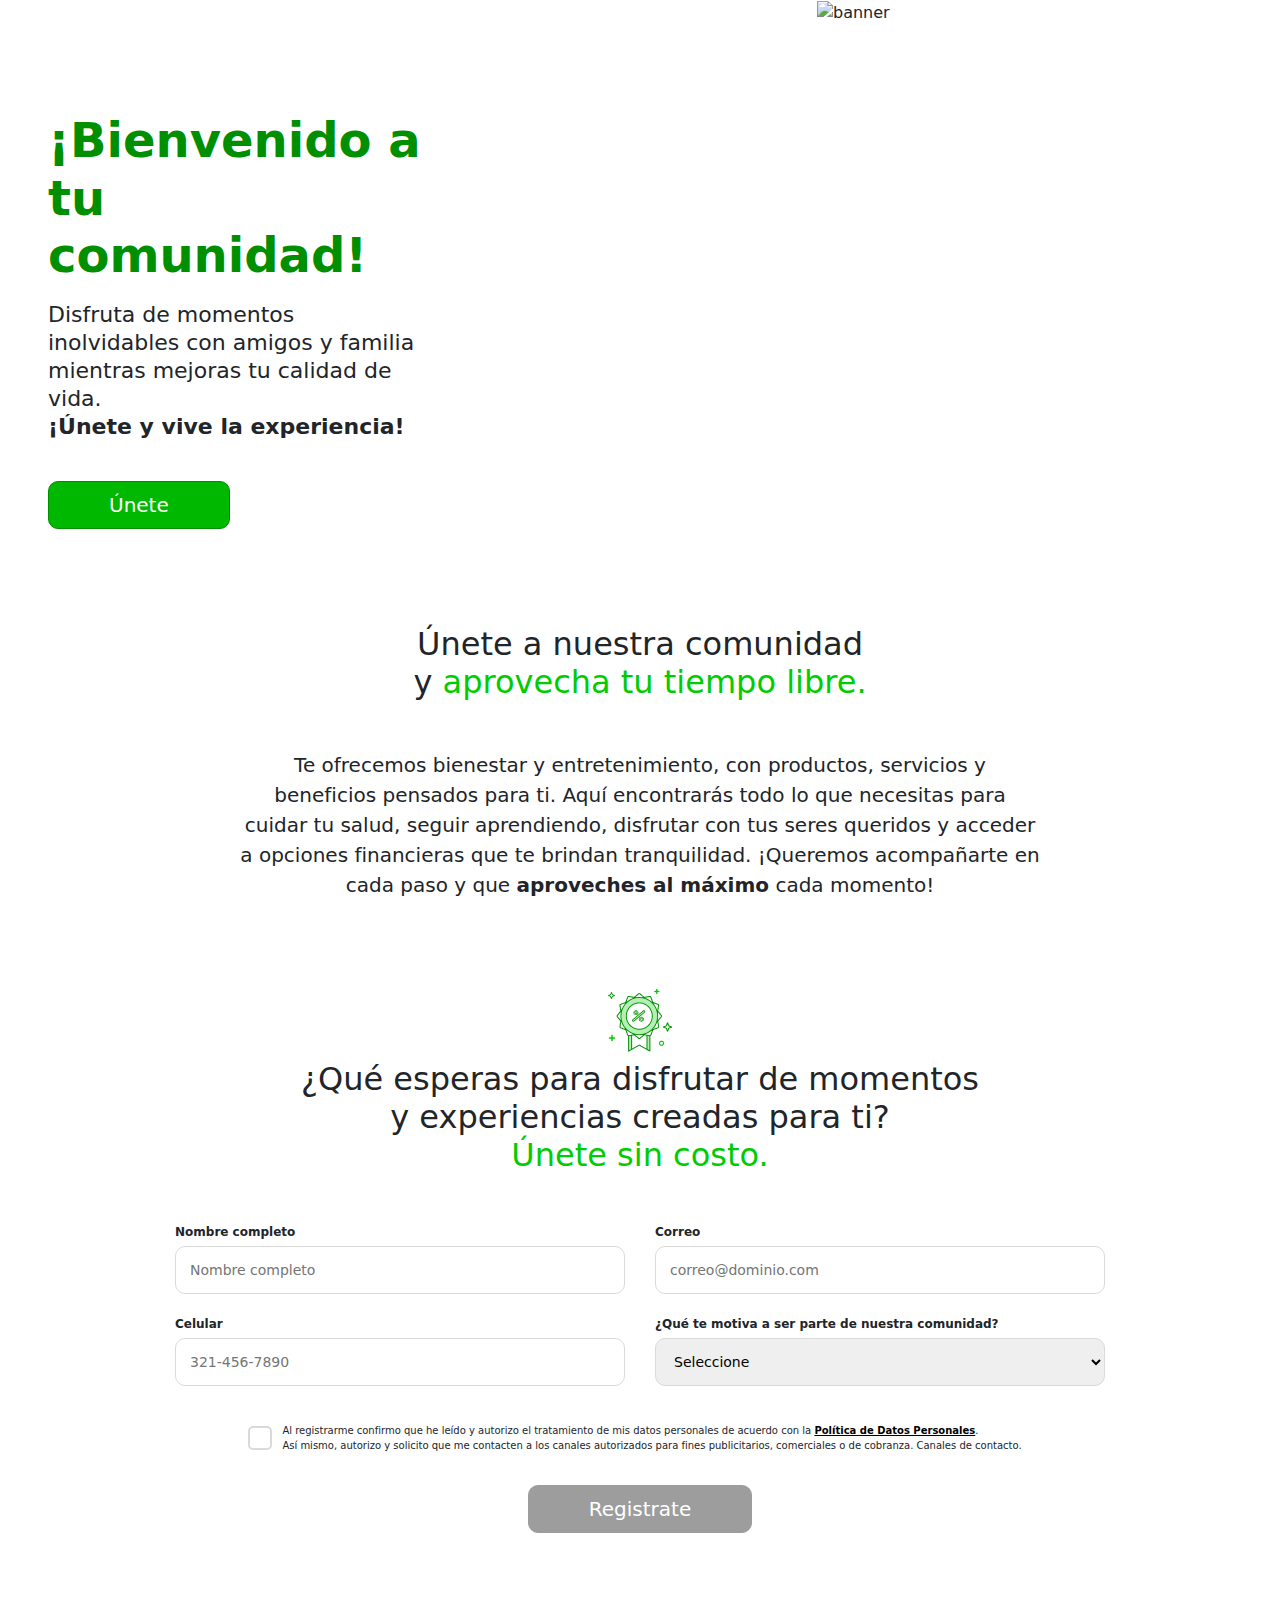
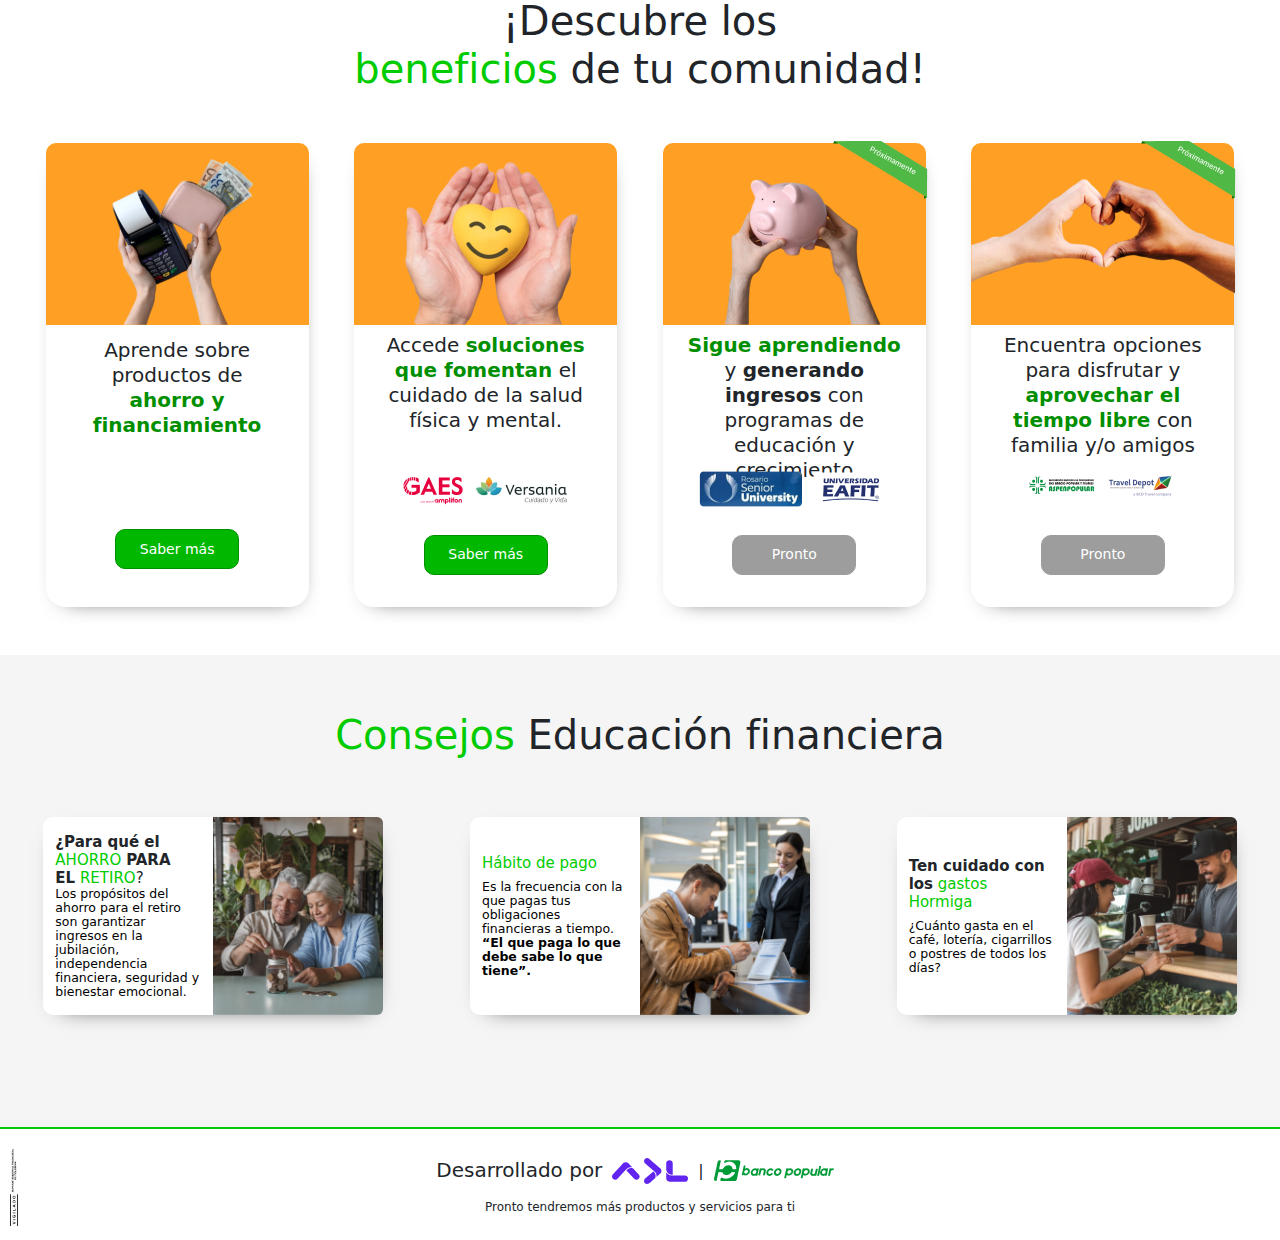
==== club50mas/index.html @ 97ebb55c "version 1.3" ====
<!doctype html>
<html lang="es">

<head>
  <meta charset="utf-8">
  <meta name="viewport" content="width=device-width, initial-scale=1">
  <title>Club50mas</title>
  <link rel="stylesheet" href="assets/css/styles.css">
  <link href="https://cdn.jsdelivr.net/npm/bootstrap@5.3.3/dist/css/bootstrap.min.css" rel="stylesheet"
    integrity="sha384-QWTKZyjpPEjISv5WaRU9OFeRpok6YctnYmDr5pNlyT2bRjXh0JMhjY6hW+ALEwIH" crossorigin="anonymous">
</head>

<body>
  <div class="mth-bannerOne mb-5">
    <div class="d-flex justify-content-center">
      <div class="col-4 col-sm-4 col-md-4 col-lg-4">
        <h1 class="ms-5">¡Bienvenido a tu comunidad!</h1>
        <p class="mt-3 ms-5">Disfruta de momentos inolvidables con amigos y familia mientras mejoras tu calidad de vida.
          <br><strong>¡Únete y vive la experiencia!</strong>
        </p>
        <button id="mthBtnBanner" onclick="scrollToForm()" class="mth-btn mt-4 ms-5">
          Únete
        </button>
      </div>
      <div class="col-8 col-sm-8 col-md-8 col-lg-8 text-center">
        <img src="assets/Bannerone.png" alt="banner" class="w-75">
      </div>
    </div>
  </div>
  <div class="mth-content-two">
    <div class="mth-text text-center pt-5 mt-3">
      <h2 class="mb-5">Únete a nuestra comunidad<br>y <span>aprovecha tu tiempo libre.</span></h2>
      <p class="mb-5">Te ofrecemos bienestar y entretenimiento, con productos, servicios y beneficios pensados para ti.
        Aquí encontrarás todo lo que necesitas para cuidar tu salud, seguir aprendiendo, disfrutar
        con tus seres queridos y acceder a opciones financieras que te brindan tranquilidad.
        ¡Queremos acompañarte en cada paso y que <strong>aproveches al máximo</strong> cada momento!</p>
    </div>
    <div id="formContent" class="mth-card-form">
      <div class="text-center mt-3">
        <img src="./assets/Offer.png" alt="ofter">
      </div>
      <div class="text-center">
        <h2>¿Qué esperas para disfrutar de momentos<br>
          y experiencias creadas para ti?<br>
          <span>Únete sin costo.</span>
        </h2>
      </div>
      <div class="content-form">
        <form class="mt-5 " action="" id="registrationForm">
          <div class="mth-form d-flex justify-content-center align-items-center">
            <div class="col-6 d-grid justify-content-center">
              <label><b>Nombre completo</b></label>
              <input id="name" type="text" placeholder="Nombre completo" required>
              <div id="nameError" class="error-message"></div>
              <label class="mt-3"><b>Celular</b></label>
              <input id="phone" type="tel" placeholder="321-456-7890" required>
              <div id="phoneError" class="error-message"></div>
            </div>
            <div class="col-6 d-grid justify-content-center">
              <label><b>Correo</b></label>
              <input id="email" type="text" placeholder="correo@dominio.com" required>
              <div id="emailError" class="error-message"></div>
              <label class="mt-3"><b>¿Qué te motiva a ser parte de nuestra comunidad?</b></label>
              <select id="reason" required>
                <option value="">Seleccione</option>
                <option value="1">1. Conocer soluciones financieras.</option>
                <option value="2">2. Aprender de nuevos conocimientos.</option>
                <option value="3">3. Disfrutar momentos con seres queridos.</option>
                <option value="4">4. Soluciones para cuidar mi salud.</option>
              </select>
              <div id="reasonError" class="error-message"></div>
            </div>
          </div>
          <div class="mth-content-tdatos col-12 d-flex mt-3 justify-content-center">
            <div class="d-flex justify-content-center align-items-center">
              <input id="authorize" type="checkbox" required>
            </div>
            <p class="me-0 ms-0 pt-3">Al registrarme confirmo que he leído y autorizo el tratamiento de mis datos
              personales
              de acuerdo con la <a href="" target="_blank">Política de Datos Personales</a>.<br>
              Así mismo, autorizo y solicito que me contacten a los canales autorizados para fines publicitarios,
              comerciales o de cobranza. Canales de contacto.</p>
          </div>
          <div id="authorizeError" class="error-message w-50 text-center"></div>
          <div class="text-center">
            <button class="mth-btn-off form-button mt-3 mb-3" id="Mthbottom">
              Registrate
            </button>
          </div>
        </form>
      </div>
    </div>
    <div class="mth-text text-center mt-3 mb-5">
      <h1>¡Descubre los <br><span>beneficios</span> de tu comunidad!</h1>
    </div>
    <div class="content-cards d-flex">
      <div class="mth-card mb-5">
        <div class="mth-card-img text-center">
          <img src="./assets/card1.png" alt="">
        </div>
        <div class="text-center mb-2 pb-5">
          <p>Aprende sobre<br>productos de<br><span><strong>ahorro y financiamiento</strong></span></p>
        </div>
        <a onclick="cardEventOne()" class="mth-btn">
          Saber más
        </a>
      </div>
      <div class="mth-card mb-5">
        <div class="mth-card-img text-center">
          <img src="./assets/card2.png" alt="">
        </div>
        <div class="text-center mb-2">
          <p>Accede <span><strong>soluciones<br>que fomentan</strong></span> el cuidado de la salud física y mental.</p>
        </div>
        <div class="w-100 text-center mth-card-logos">
          <img src="./assets/Gaes.png" alt="gaes y versania" class="mb-3">
        </div>
        <a onclick="cardEventTwo()" class="mth-btn">
          Saber más
        </a>
      </div>
      <div class="mb-5">
        <div class="mth-etiqueta d-flex justify-content-end">
          <img class="" src="./assets/proximamente.png" alt="etiqueta">
        </div>
        <div class="mth-card justify-content-center">
          <div class="mth-card-img text-center">
            <img src="./assets/card3.png" alt="card3">
          </div>
          <div class="text-center mb-2">
            <p><span><strong>Sigue aprendiendo</strong></span><br>y <strong>generando ingresos</strong> con programas de
              educación y crecimiento</p>
          </div>
          <div class="w-100 text-center mth-card-logos">
            <img src="./assets/Eafit.png" alt="Eafit" class="mb-3">
          </div>
          <a href="" target="_blank" class="mth-btn mth-btn-disabled">
            Pronto
          </a>
        </div>
      </div>
      <div class="mb-5">
        <div class="mth-etiqueta d-flex justify-content-end">
          <img class="" src="./assets/proximamente.png" alt="etiqueta">
        </div>
        <div class="mth-card">
          <div class="mth-card-img text-center">
            <img src="./assets/card4.png" alt="card4">
          </div>
          <div class="text-center mb-2">
            <p>Encuentra opciones para disfrutar y <span><strong>aprovechar el tiempo libre</strong></span> con familia
              y/o amigos</p>
          </div>
          <div class="w-100 text-center mth-card-logos">
            <img src="./assets/traveldepot.png" alt="traveldepot" class="mb-3">
          </div>
          <a href="" target="_blank" class="mth-btn mth-btn-disabled">
            Pronto
          </a>
        </div>
      </div>
    </div>
    <div id="frameOne" class="cards-event-one mth-d-none">
      <div class="content-left  col-6">
        <div class="d-grid justify-content-center">
          <h2>La oferta 50+ del Banco Popular ¡Una solución
            <span>financiera pensada
              especialmente para ti!</span>
          </h2>
          <p>Descubre productos de ahorro, inversión y crédito, diseñados para brindarte seguridad y bienestar.<br><br>
            Únete a más de 540.000 personas que ya se benefician de nuestra confianza y apoyo.</p>
        </div>
        <div>
          <img src="assets/tarjetasbp.png" alt="tarjetas banco popular">
        </div>
      </div>
      <div class="content-right col-6 p-4">
        <div class="card">
          <h1>Conoce la oferta<br>financiera</h1>
          <div class="bottons mt-2">
            <a onclick="openAhorro()" id="btnAhorro" class="btn-diseable me-3">Ahorro</a>
            <a onclick="openFinance()" id="btnFinance" class="btn-active">Financiamiento</a>
          </div>
          <div id="openFinanceEvent" class="openFinanceDiv">
            <h4 class="mt-3">Aprende sobre los beneficios</h4>
            <a href="">
              <div class="d-flex justify-content-start align-items-center content-logo mt-3">
                <img src="./assets/MoneyTCreditoP.png" alt="Tarjeta de Crédito Posible">
                <h6>Tarjeta de Crédito Posible</h6>
              </div>
            </a>
            <a href="">
              <div class="d-flex justify-content-start align-items-center content-logo mt-3">
                <img src="./assets/MoneyTCredito.png" alt="Tarjeta de Crédito Posible">
                <h6>Tarjeta de Crédito</h6>
              </div>
            </a>
            <a href="../club50mas/detalle_producto_C_libranza.html">
              <div class="d-flex justify-content-start align-items-center content-logo content-logogray mt-3 mb-4">
                <img src="./assets/MoneyLibranza.png" alt="Tarjeta de Crédito Posible">
                <h6>Crédito Libranza</h6>
              </div>
            </a>

            <div class="content-text mb-3">
              <p>
                Este crédito tiene algunas características que lo diferencian de otros tipos
                de préstamos. Conócelas para saber si se adaptan a ti:
              </p>
              <ul>
                <li>Es de libre inversión: tú decides para qué usar el dinero.</li>
                <li>No necesitas justificar el destino: compras, gastos corrientes, pago de deudas, gastos de
                  emergencia. Lo puedes usar según tu necesidad.</li>
              </ul>
              <a href="">Leer mas</a>
            </div>
            <div class="text-center content-video">
              <img src="assets/video.png" alt="">
            </div>
          </div>
          <div id="openAhorroEvent" class="openAhorroDiv mth-d-none">
            <h4 class="mt-3">Aprende sobre los beneficios</h4>
            <a href="">
              <div class="d-flex justify-content-start align-items-center content-logo mt-3">
                <img src="./assets/Icon.png" alt="Tarjeta de Crédito Posible">
                <h6>Cuenta Pensión</h6>
              </div>
            </a>
            <a href="">
              <div class="d-flex justify-content-center align-items-center content-logo content-logogray mt-3">
                <img src="./assets/MoneyLibranza.png" alt="Tarjeta de Crédito Posible">
                <h6>CDT</h6>
              </div>
            </a>
            <a href="">
              <div class="d-flex justify-content-start align-items-center content-logo mt-3">
                <img src="./assets/nomina.png" alt="Tarjeta de Crédito Posible">
                <h6>Cuenta Nómina</h6>
              </div>
            </a>
            <a href="">
              <div class="d-flex justify-content-start align-items-center content-logo mt-3 mb-4">
                <img src="./assets/wallet.png" alt="Tarjeta de Crédito Posible">
                <h6>Cuenta para ahorrar</h6>
              </div>
            </a>
            <div class="content-text mb-3">
              <p>
                Este crédito tiene algunas características que lo diferencian de otros tipos
                de préstamos. Conócelas para saber si se adaptan a ti:
              </p>
              <ul>
                <li>Es de libre inversión: tú decides para qué usar el dinero.</li>
                <li>No necesitas justificar el destino: compras, gastos corrientes, pago de deudas, gastos de
                  emergencia. Lo puedes usar según tu necesidad.</li>
              </ul>
              <a href="">Leer mas</a>
              <h4 class="mt-3">Video Asistente Mijo</h4>
            </div>
            <div class="text-center content-video">
              <img src="assets/video.png" alt="">
            </div>
          </div>
        </div>
      </div>
    </div>
    <div id="frameTwo" class="cards-event-one mth-d-none">
      <div class="content-left  col-6">
        <div class="d-grid justify-content-center">
          <div class="text-center comunidad-img mb-3">
            <img src="assets/comunidad.png" alt="comunidad">
          </div>
          
          <h2>En nuestra comunidad,
            <span>nos importa tu bienestar.
              Descubre los beneficios</span>
              que hemos preparado
              especialmente para ti.
          </h2>
        </div>
        <div>
          <img class="img-tarjeta" src="assets/tarjetasbp.png" alt="tarjetas banco popular">
        </div>
      </div>
      <div class="content-right col-6 p-4">
        <div class="card">
          <h1>Conoce las ofertas<br>que tenemos para ti</h1>
          <div class="bottons mt-2">
            <a onclick="openHospital()" id="btnHospital" class="btn-diseable me-3">Combo Hospitalización + Cáncer</a>
            <a onclick="openSeguro()" id="btnSeguro" class="btn-active">Seguro de Accidentes Personales</a><br><br>
            <a onclick="openExequial()" id="btnExequial" class="btn-diseable">Protección exequial</a>
          </div>
          <div id="openSeguroEvent" class="openseguroDiv ">
            <h4 class="mt-3">Aprende sobre los beneficios</h4>
            <a href="">
              <div class="d-flex justify-content-start align-items-center content-logo mt-3">
                <img src="./assets/AidKit.png" alt="Tarjeta de Crédito Posible">
                <h6>Seguro de vida</h6>
              </div>
            </a>
            <a href="">
              <div class="d-flex justify-content-start align-items-center content-logo content-logogray mt-3 mb-4">
                <img src="./assets/Checkmark.png" alt="Tarjeta de Crédito Posible">
                <h6>Seguro de catastro</h6>
              </div>
            </a>

            <div class="content-text mb-3">
              <p>
                Lorem ipsum dolor sit amet, consectetur adipiscing elit, sed do eiusmod tempor incididunt ut labore et dolore magna aliqua. Ut enim ad minim veniam, quis nostrud exercitation ullamco laboris nisi ut aliquip ex ea commodo consequat. 
              </p>
              <a href="">Leer mas</a>
            </div>
            <div class="text-center content-video">
              <img src="assets/video.png" alt="">
            </div>
          </div>
          <div id="openHospitalEvent" class="openHospitalDiv mth-d-none">
            <h4 class="mt-3">Aprende sobre los beneficios</h4>
            <a href="">
              <div class="d-flex justify-content-start align-items-center content-logo mt-3">
                <img src="./assets/MoneyTCreditoP.png" alt="Tarjeta de Crédito Posible">
                <h6>Seguro de vida</h6>
              </div>
            </a>
            <a href="">
              <div class="d-flex justify-content-start align-items-center content-logo content-logogray mt-3 mb-4">
                <img src="./assets/MoneyLibranza.png" alt="Tarjeta de Crédito Posible">
                <h6>Seguro de catastro</h6>
              </div>
            </a>

            <div class="content-text mb-3">
              <p>
                Lorem ipsum dolor sit amet, consectetur adipiscing elit, sed do eiusmod tempor incididunt ut labore et dolore magna aliqua. Ut enim ad minim veniam, quis nostrud exercitation ullamco laboris nisi ut aliquip ex ea commodo consequat. 
              </p>
              <a href="">Leer mas</a>
            </div>
            <div class="text-center content-video">
              <img src="assets/video.png" alt="">
            </div>
          </div>
          <div id="openExequialEvent" class="openExequialDiv mth-d-none">
            <h4 class="mt-3">Aprende sobre los beneficios</h4>
            <a href="">
              <div class="d-flex justify-content-start align-items-center content-logo mt-3">
                <img src="./assets/MoneyTCreditoP.png" alt="Tarjeta de Crédito Posible">
                <h6>Seguro de vida</h6>
              </div>
            </a>
            <a href="">
              <div class="d-flex justify-content-start align-items-center content-logo content-logogray mt-3 mb-4">
                <img src="./assets/MoneyLibranza.png" alt="Tarjeta de Crédito Posible">
                <h6>Seguro de catastro</h6>
              </div>
            </a>

            <div class="content-text mb-3">
              <p>
                Lorem ipsum dolor sit amet, consectetur adipiscing elit, sed do eiusmod tempor incididunt ut labore et dolore magna aliqua. Ut enim ad minim veniam, quis nostrud exercitation ullamco laboris nisi ut aliquip ex ea commodo consequat. 
              </p>
              <a href="">Leer mas</a>
            </div>
            <div class="text-center content-video">
              <img src="assets/video.png" alt="">
            </div>
          </div>
          
        </div>
      </div>
    </div>
  </div>
  <div class="mth-content-three pb-5 pt-2">
    <div class="text-center pt-5 pb-5">
      <h1><span>Consejos</span> Educación financiera</h1>
    </div>
    <div class="content-cards d-flex justify-content-center align-items-center pb-5">
      <div class="col-4 d-flex justify-content-center">
        <div class="mth-card-two mb-3">
          <div class="row g-0 align-items-center">
            <div class="col-md-6">
              <div class="card-body">
                <h5 class="card-title"><strong>¿Para qué el</strong><br><span>AHORRO</span>
                  <strong>PARA</strong><br><strong>EL</strong> <span>RETIRO</span>?
                </h5>
                <p class="card-text">Los propósitos del
                  ahorro para el retiro
                  son garantizar ingresos
                  en la jubilación, independencia financiera, seguridad y bienestar emocional.</p>
              </div>
            </div>
            <div class="col-md-6">
              <img src="./assets/Second-card1.png" class="img-fluid rounded-end" alt="...">
            </div>
          </div>
        </div>
      </div>
      <div class="col-4 d-flex justify-content-center">
        <div class="mth-card-two mb-3">
          <div class="row g-0 align-items-center">
            <div class="col-md-6">
              <div class="card-body">
                <h5 class="card-title mb-2"><span>Hábito de pago</span></h5>
                <p class="card-text">Es la frecuencia
                  con la que pagas
                  tus obligaciones financieras a tiempo.<br>
                  <strong>“El que paga lo que
                    debe sabe lo que tiene”.</strong>
                </p>
              </div>
            </div>
            <div class="col-md-6">
              <img src="./assets/Second-card2.png" class="img-fluid rounded-end" alt="...">
            </div>
          </div>
        </div>
      </div>
      <div class="col-4 d-flex justify-content-center">
        <div class="mth-card-two mb-3">
          <div class="row g-0 align-items-center">
            <div class="col-md-6">
              <div class="card-body">
                <h5 class="card-title mb-2"><strong>Ten cuidado con<br>los</strong> <span>gastos Hormiga</span></h5>
                <p class="card-text">¿Cuánto gasta en el<br>café, lotería, cigarrillos<br>o postres de todos los días?
                </p>
              </div>
            </div>
            <div class="col-md-6">
              <img src="./assets/Second-card3.png" class="img-fluid rounded-end" alt="...">
            </div>
          </div>
        </div>
      </div>

    </div>
  </div>

  <footer>
    <div class="content-footer text-center">
      <div class="mth-vigilado">
        <img src="./assets/VIGILADO.png" alt="vigilado">
      </div>
      <div class="justify-content-center align-items-center d-flex mt-4">
        <h5>Desarrollado por </h5>
        <img src="./assets/adl.svg" alt="ADL Digital Labs">
        |
        <img src="./assets/Logo.png" alt="ADL Digital Labs">
      </div>
      <p class="mt-2 mb-4">Pronto tendremos más productos y servicios para ti</p>
    </div>
  </footer>
  <script src="assets/js/validation.js"></script>
  <script src="assets/js/logic.js"></script>
</body>

</html>
---- club50mas/assets/css/styles.css ----
.mth-bannerOne h1{
    color: #008F00;
    font-size: 48px;
    font-weight: 700;
    margin-top: 7rem;
}

.mth-bannerOne p{
    font-weight: 500;
    font-size: 22px;
    line-height: 28px;
}

.mth-btn{
    background-color: #00B800;
    border: 1.5px solid #008F00;
    border-radius: 10px;
    font-size: 20px;
    color: #fff;
    padding: 8px 60px;
    text-decoration: none;
    cursor: pointer !important;
}

button.valid{
    background-color: #00B800;
    border: 1.5px solid #008F00;    
    cursor: pointer !important;
}


.mth-content-two{
    background-image: url('../Background-home.png');
    background-size: contain;
}

h3{
    font-weight: 700;
    margin-bottom: 20px;
}

h1 span,
h2 span,
h3 span,
h4 span,
h5 span,
h6 span{
    color: #00CC00;
}

p span{
    color: #008F00;
}

.mth-content-two .mth-text p{
    font-size: 20px;
    margin: 1rem 15rem;
}

.mth-card-form{
    background: #fff;
    margin: 2rem 5rem;
    padding: 1rem 5rem ;
    border-radius: 20px;
}

.content-form{
    font-size: 12px;
    font-weight: 400;
}

.mth-form input,
.mth-form select{
    width: 450px;
    height: 48px;
    border-radius: 10px;
    border: 1.5px solid #D9D9D9;
    padding: 0 14px;
    font-size: 14px;
    margin: 5px 0;
}

.mth-form input:focus{
    background-color: #C5ECBF;
    border: 1.5px solid #008C00;
}

.mth-content-tdatos p{
    font-size: 10px;
    padding: 2px 10px 0;
}

.mth-content-tdatos p a{
    font-weight: bold;
    text-decoration: underline;
    color: #000;
    
}

.mth-content-tdatos input{
    width: 24px;
    height: 24px;
    border-radius: 20px;
    -webkit-appearance: none;  
    -moz-appearance: none;     
    appearance: none;          
    border: 2px solid #D9D9D9;    
    border-radius: 5px;        
    background-color: #ffffff; 
    position: relative;
}



.mth-content-tdatos input:checked::before{
    content: '';            
    position: absolute;               
    top: 2px;                          
    left: 6px;                         
    width: 8px;               
    height: 12px;            
    border: solid #00B800;               
    border-width: 0 3px 3px 0;
    transform: rotate(45deg);
}

.form-button{
    font-size: 14px;
    padding: 0.8rem 6rem;
}

.content-cards{
    justify-content: space-evenly;
}

.mth-card{
    background-color: #fff;
    border-radius: 10px;
    display: flex;
    justify-content: center;
    flex-wrap: wrap;
    width: 263px;
    max-width: 100%;
    padding-bottom: 2rem;
    box-shadow: 2px 7px 23px -17px #000000;
    border-radius: 20px;
    margin-top: 2px;
}

.mth-card-two{
    background-color: #fff;
    border-radius: 10px;
    display: flex;
    justify-content: center;
    flex-wrap: wrap;
    width: 340px;
    max-width: 100%;
    box-shadow: 2px 7px 23px -17px #000000;
    border-radius: 10px;
    margin-top: 2px;
}

.mth-card-two .card-body{
    padding: 0 12px;
}

.mth-card-two h5{
    font-size: 15px;
}

.mth-card-two p{
    font-size: 12.5px;
    line-height: 14px;
}


.mth-card p{
    font-size: 20px;
    line-height: 25px;
    margin: 0;
    padding: 8px 23px;
    height: 6.9em;
}

.mth-card .mth-btn{
    padding: 0px;
    font-size: 14px;
    width: 124px;
    height: 40px;
    text-align: center;
    display: flex;
    align-items: center;
    justify-content: center;
}
.mth-card .mth-btn-disabled{
    padding: 5px 23px;
    font-size: 14px;
    background-color: #9D9D9D;
    border-color: #9D9D9D;
    cursor: not-allowed;
    pointer-events: none;
}

.mth-btn-off{
    background-color: #9D9D9D;
    border: 1.5px solid #9D9D9D;
    cursor: not-allowed !important;
    border-radius: 10px;
    font-size: 20px;
    color: #fff;
    padding: 8px 60px;
    text-decoration: none;
}

.mth-card-img{
    background-color: #FFA025;
    border-radius: 10px 10px 0 0;
    width: 100%;
}

.mth-card-img{
    height: 182px;
    pointer-events: none;
    align-content: flex-end;
}

.mth-etiqueta{
    position: absolute;
    width: 265px;
    pointer-events: none;
}

.mth-card-logos{
    height: 4rem;
    pointer-events: none;
}

.content-footer img{
    vertical-align: middle;
    margin: 0 10px;
    pointer-events: none;
}
.content-footer h5{
    padding-top: 5px;
}

.content-footer p{
    font-size: 12px;
    font-weight: 500;
}

.content-footer{
    border-top: 2px solid #00CC00;
}

.mth-vigilado{
    position: absolute;
    margin-top: 20px;
    pointer-events: none;
}

.mth-content-three {
    background: #F5F5F5;
}

.error-message {
    color: #FF0000;
    font-size: 10px;
    text-align: left;
    display: none; 
}

.cards-event-one .content-left{
    background: #FFA025;
    color: #fff;
    display: grid;
    justify-content: normal;
    align-items: self-end;
}

.cards-event-one h2 span{
    color: #ffebb6;
}

.cards-event-one .content-left h2{
    line-height: 32px;
    width: 365px;
}
.cards-event-one .content-left p{
    line-height: 24px;
    font-size: 21px;
    margin: 0;
    width: 350px;
}

.cards-event-one .content-left div .img-tarjeta{
    width: 157px;
}

.cards-event-one .content-right{
    background-color: #f5f5f5;
    
}

.mth-d-active{
    display: flex !important;
    transition: 10s ease;
}

.mth-d-none{
    display: none;
    transition: 10s ease;
}

.btn-diseable{
    background-color: #F5F5F5;
    border: 1.5px solid #D9D9D9;
    border-radius: 5px;
    padding: 5px 10px;
    color: #000;
    text-decoration: none;
    font-size: 12px;
    cursor: pointer;
}

.btn-active{
    background-color: #B3F0B3;
    border: 1.5px solid #00B800;
    border-radius: 5px;
    padding: 5px 10px;
    color: #008F00;
    text-decoration: none;
    font-size: 12px;
    cursor: pointer;
}

.openFinanceDiv h6,
.openHospitalDiv h6,
.openExequialDiv h6,
.openseguroDiv h6,
.openAhorroDiv h6{
    padding: 5px 5px 0 5px;
}

.openFinanceDiv .content-logo,
.openExequialDiv .content-logo,
.openHospitalDiv .content-logo,
.openseguroDiv .content-logo,
.openAhorroDiv .content-logo{
    border-radius: 5px;
    border: 1.5px solid #D9D9D9;
    background-color: #fff;
    height: 2.5rem;
    padding: 0 10px;

}

.openAhorroDiv a,
.openExequialDiv a,
.openHospitalDiv a,
.openseguroDiv a,
.openFinanceDiv a{
    color: #000;
    text-decoration: none;
}

.openFinanceDiv .content-logo img,
.openseguroDiv .content-logo img,
.openHospitalDiv .content-logo img,
.openExequialDiv .content-logo img,
.openAhorroDiv .content-logo img{
    vertical-align: middle;
    width: 24px;
}

.openFinanceDiv .content-logo:hover,
.openHospitalDiv .content-logo:hover,
.openExequialDiv .content-logo:hover,
.openseguroDiv .content-logo:hover,
.openAhorroDiv .content-logo:hover {
    background: #F5F5F5 !important;
    color: #008F00;
}

.content-text{
    line-height: 18px;
}

.content-text a{
    color: #00CC00;
    text-decoration: none;
    font-weight: bold;
}

.content-right .card{
    border-radius: 20px;
    padding: 30px;
}

.content-right .card h1{
    line-height: 100%;
}

.content-video img{
    width: 513px;
}

.comunidad-img img{
    width: 107px;
    vertical-align: middle;
}


/* -------------------- estilos detalle producto crédito libranza --------------------------*/

.mth-banner {
    height: 450px;
    background-image: url('../bannerDPLibranza.jfif');
    background-size:cover;
    background-position: 0% 35%;   
}

.mth-content-one-detalle-producto,
.mth-content-two-detalle-producto,
.mth-content-three-detalle-producto {
    background-color: #F5F5F5;
}

.mth-form-int {
    width: 40% !important;
    background-color: #FEFEFE;
    box-shadow: 9px 12px 58.1px 0px #232e2440;
    border-radius: 13px;
}

.mth-form-int input,
.mth-form-int select{
    height: 45px;
    border-radius: 6px;
    border: 0.75px solid #D9D9D9;
    /* padding: 0 8px; */
    font-size: 14px;
}

.mth-img-bank {
    width: 22% !important;
}

.mth-txt-h5 {
    font-weight: 700;
}

.mth-txt-color-h4,
.mth-txt-color-h5 {
    color: #00B800;
}

.mth-lbl-nombre, 
.mth-lbl-correo,
.mth-lbl-celular,
.mth-lbl-atencion {
    font-size: 14px;
    font-weight: 500;
    line-height: 12px;
}

#inputNombre:focus,
#inputCorreo:focus,
#inputCelular:focus {
    background-color: #C5ECBF;
    border: 0.75px solid #008C00;
}

.mth-btn-registro {
    
    background-color: #9D9D9D;
    border: 1.5px solid #9D9D9D;
    cursor: not-allowed !important;
    color: #ffffff;
    border-radius: 6px;
    padding: 12px 41%;
    border: none;
    font-weight: 600;
}

.mth-btn-regresar {
    border-radius: 8px;
    border: 0.5px solid #D8D8D8;
    color: #000;
    background-color: #FFFFFF;
    padding: 6px 2%;
}

.mth-chevron-left {
    color: #00CC00;
    font-size: 12px;
    text-align: left;
    font-weight: 700;
}

.mth-button-dropdown {
    width: 90%;
    text-align: left;
    border-radius: 10px;
    background-color: #ffffff;
    border: 1px solid #D9D9D9;
    color: #000;
    padding: 2%;
}

.mth-text-h4-color {
    color: #008F00;
    font-weight: 600;
    line-height: 35px;
}

.mth-img-organizer {
    width: 8% !important;
}

img.mth-img-player-mijo {
    width: 80%;
}

.card {
    height: 315px;
    border-radius: 15px;
    box-shadow: 0px 8px 16px 0px #00000023;
}

.carousel-indicators [data-bs-target] {
    width: 15px;
    height: 15px;
    border-radius: 50%;
    background-color: #00CC00;
}
.carousel-indicators {
    position: static;
    margin-top: 1rem;
}

.carousel-indicators .active {
    opacity: 1;
    background-color: #00CC00;
}

.card-text {
    font-size: 12px;
    font-weight: 400;
    color: #000;
    line-height: 13px;
    text-align: left;
}

.mth-btn-carousel {
    border-radius: 32px;
    background-color: #C5ECBF;
    color: #008C00;
    font-size: 12px;
    font-weight: 500;
    line-height: 17px;
    border: none;
    width: 224px;
}


.content-thankyoupage div{
    width: 700px;
}
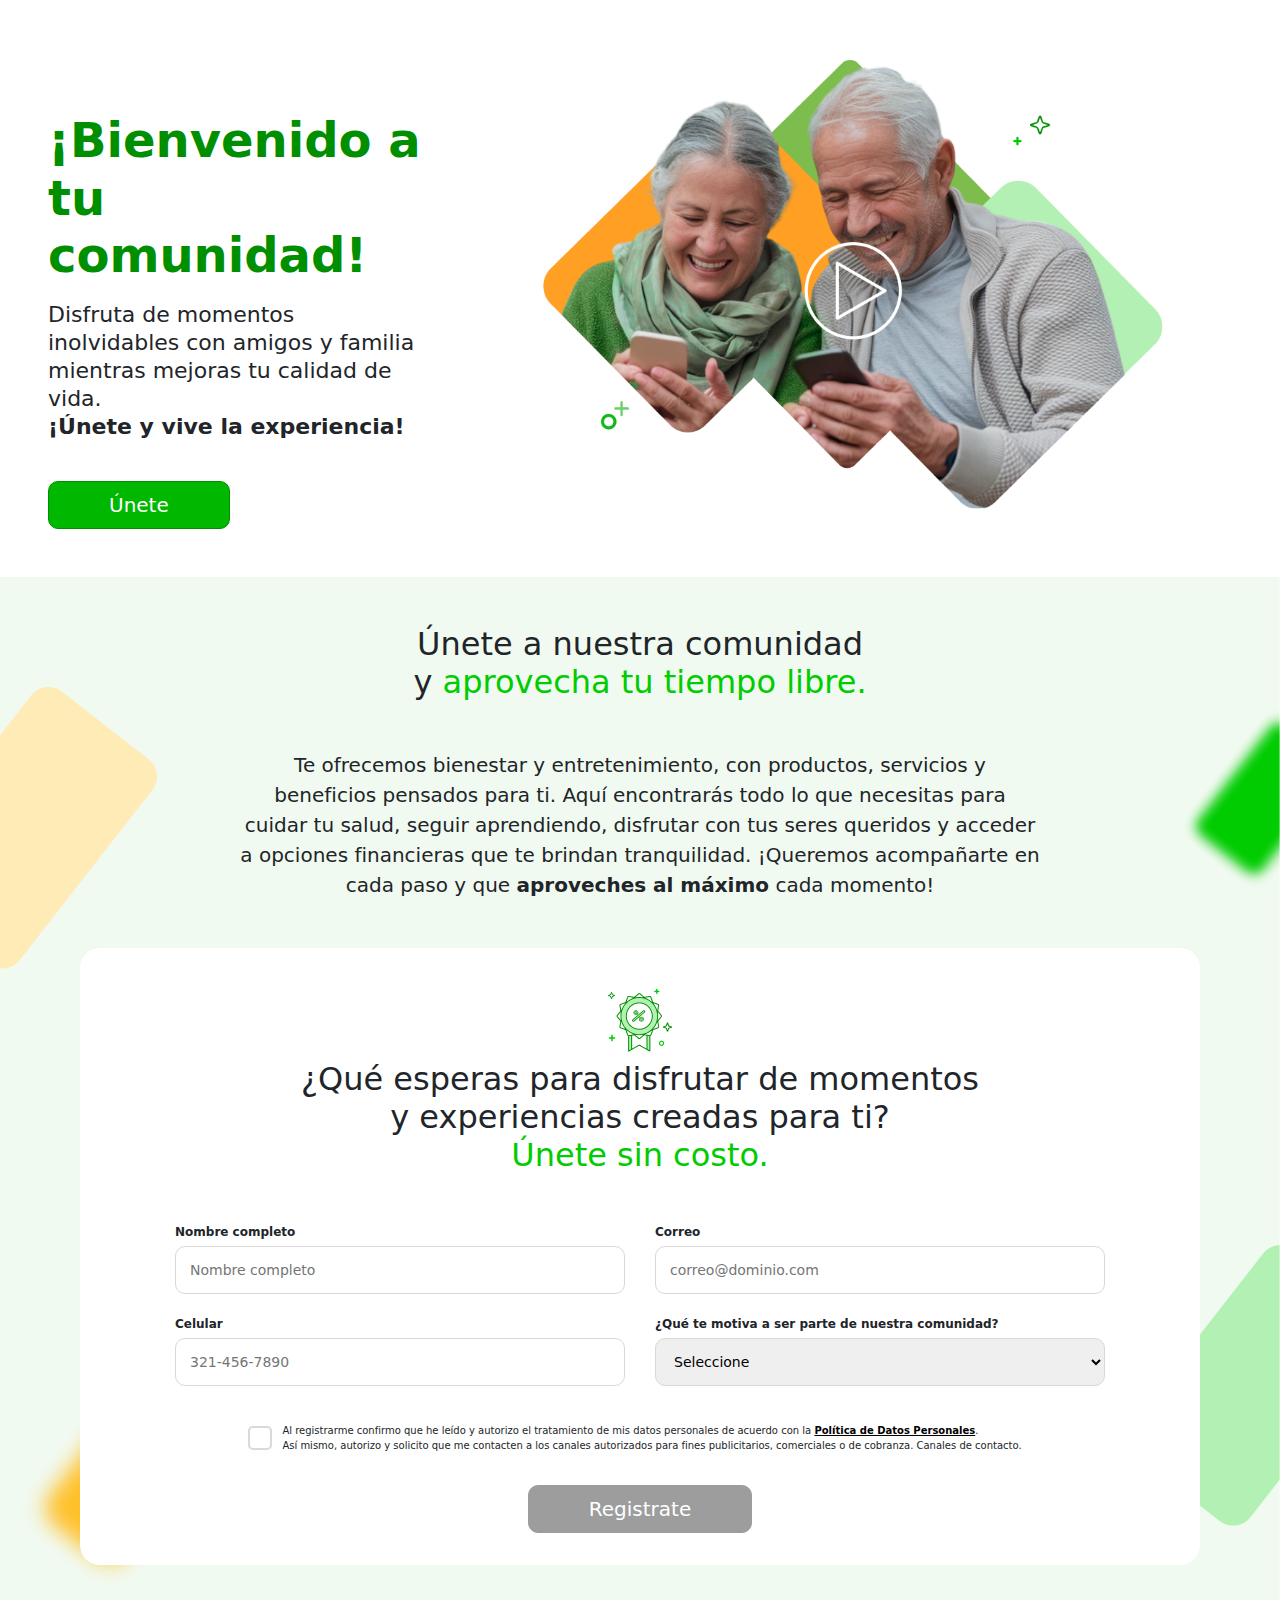
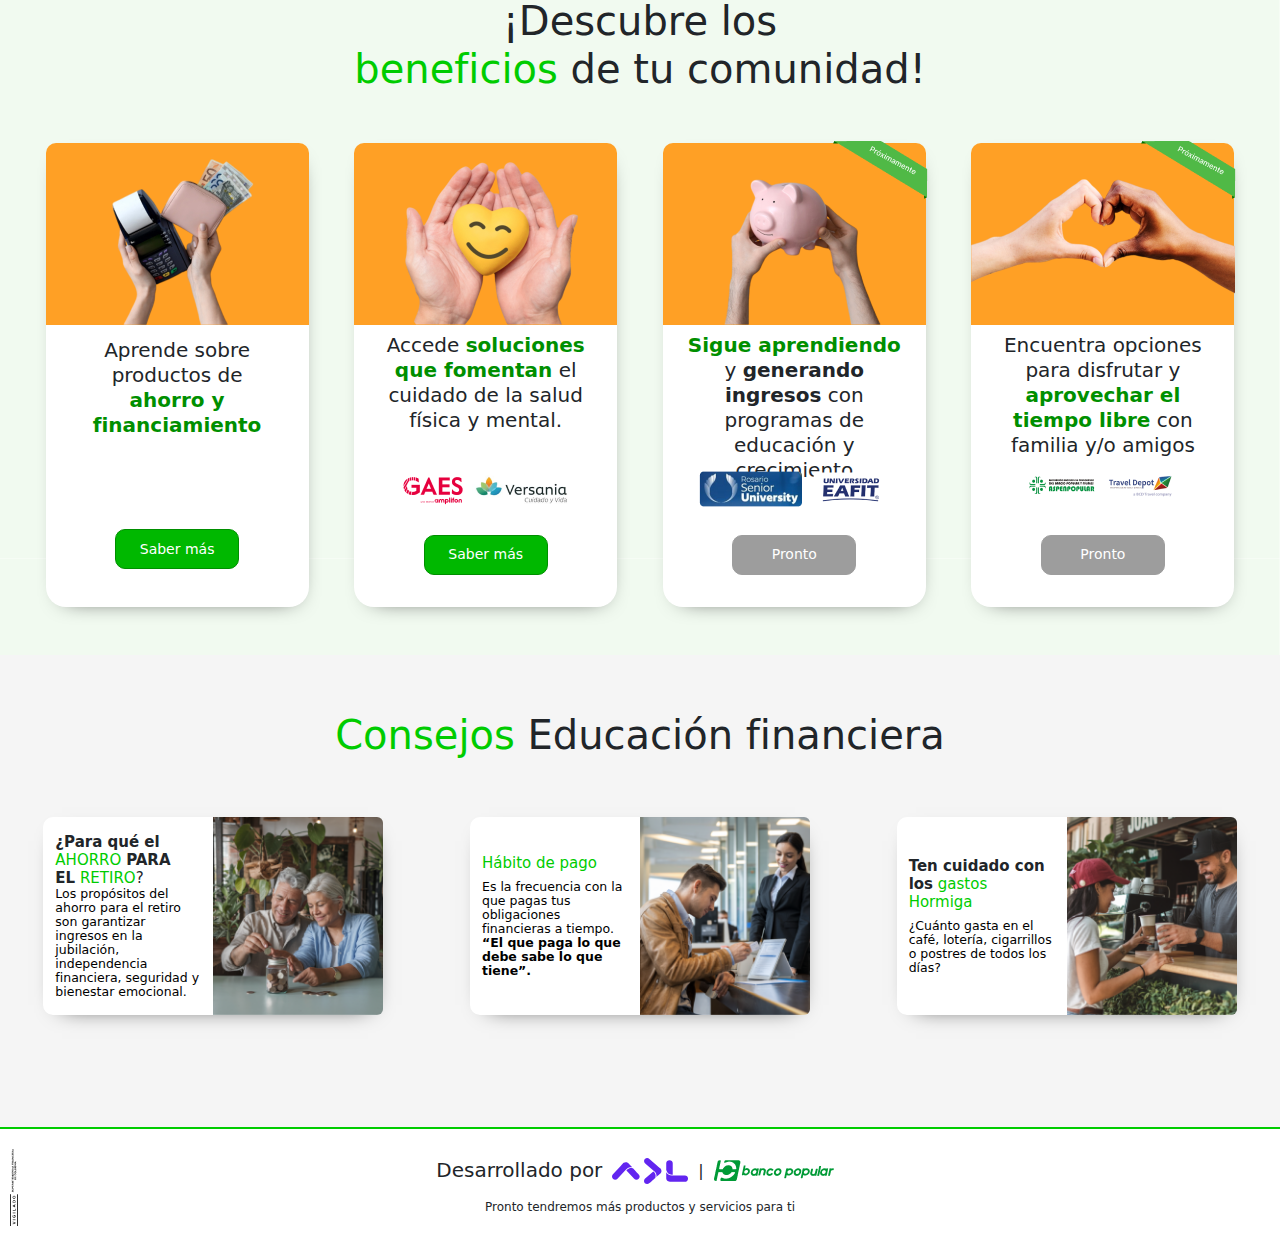
==== commit 9afcca32: "Merge pull request #4 from Jramoz08/Jesus" ====
--- a/club50mas/index.html
+++ b/club50mas/index.html
@@ -195,7 +195,7 @@
                 <h6>Tarjeta de Crédito</h6>
               </div>
             </a>
-            <a href="../club50mas/detalle_producto_C_libranza.html">
+            <a href="../club50mas/detalleProductoCreditoLibranza.html">
               <div class="d-flex justify-content-start align-items-center content-logo content-logogray mt-3 mb-4">
                 <img src="./assets/MoneyLibranza.png" alt="Tarjeta de Crédito Posible">
                 <h6>Crédito Libranza</h6>
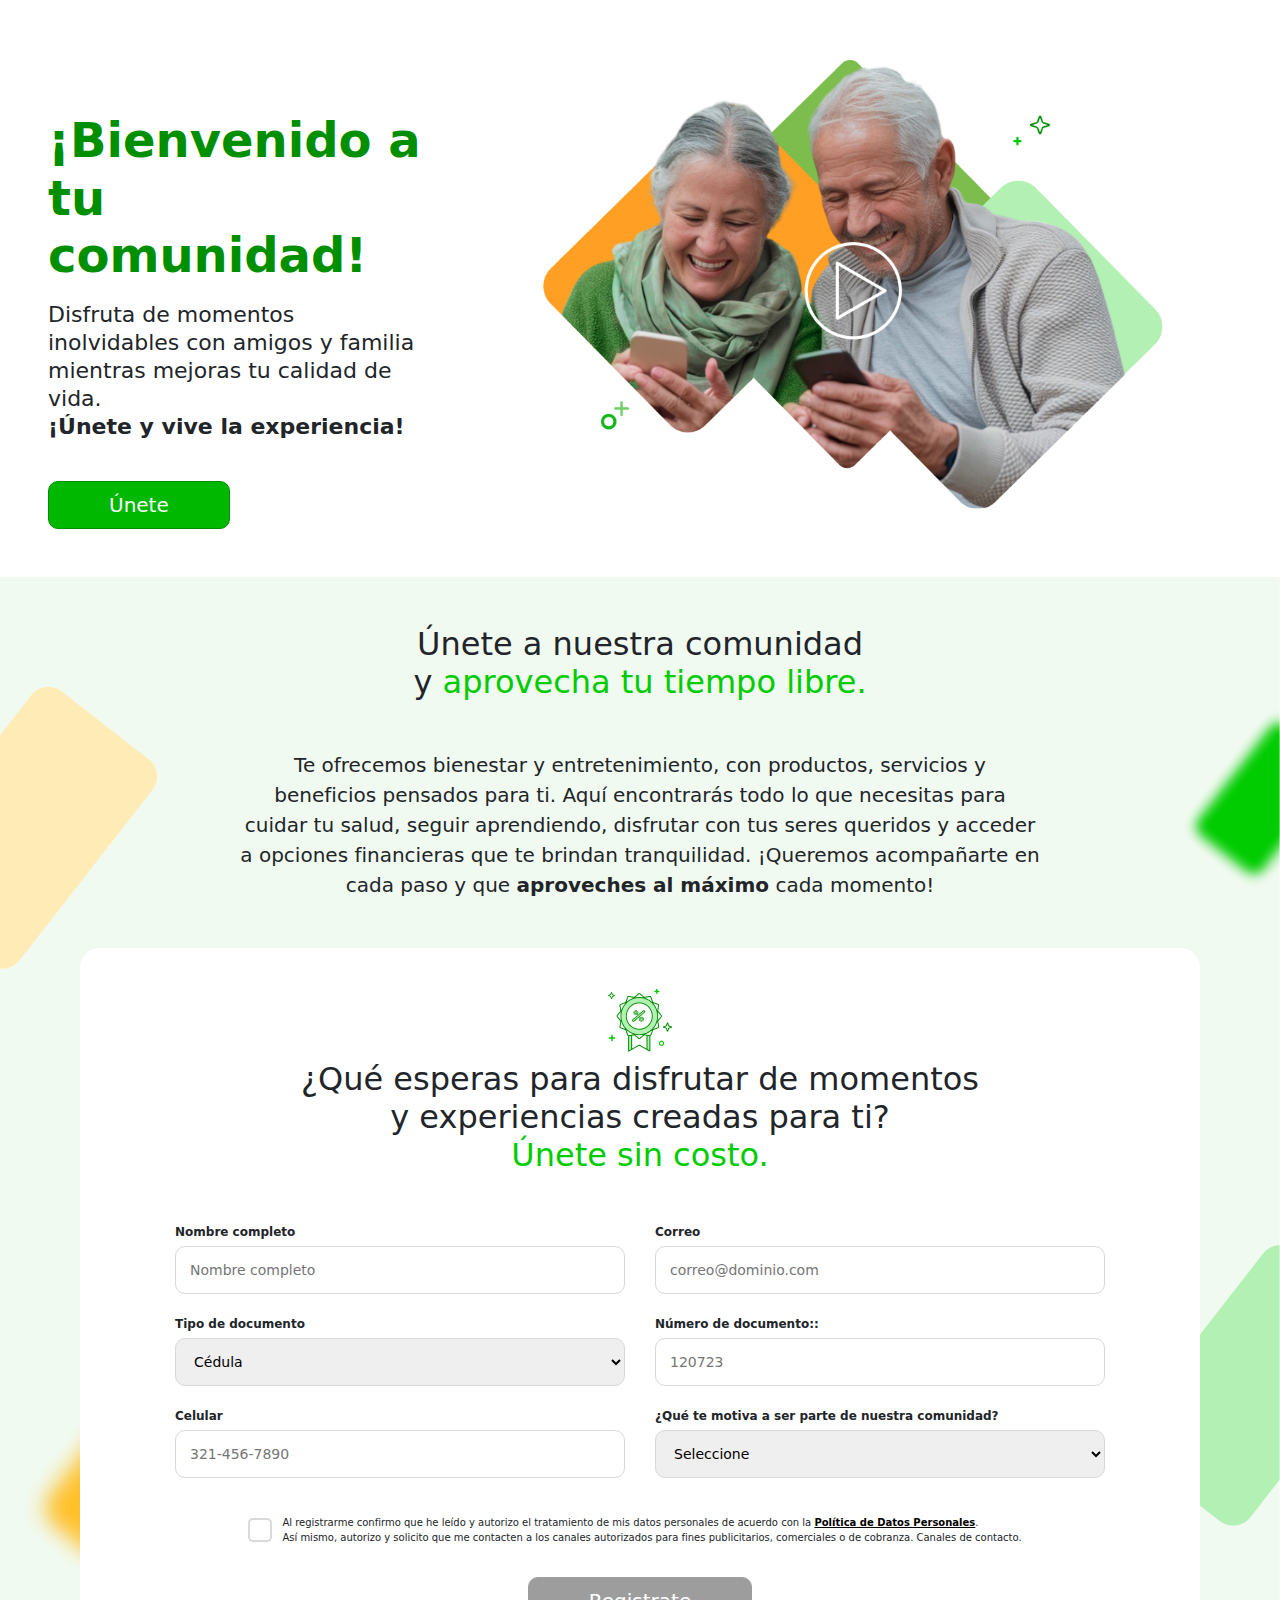
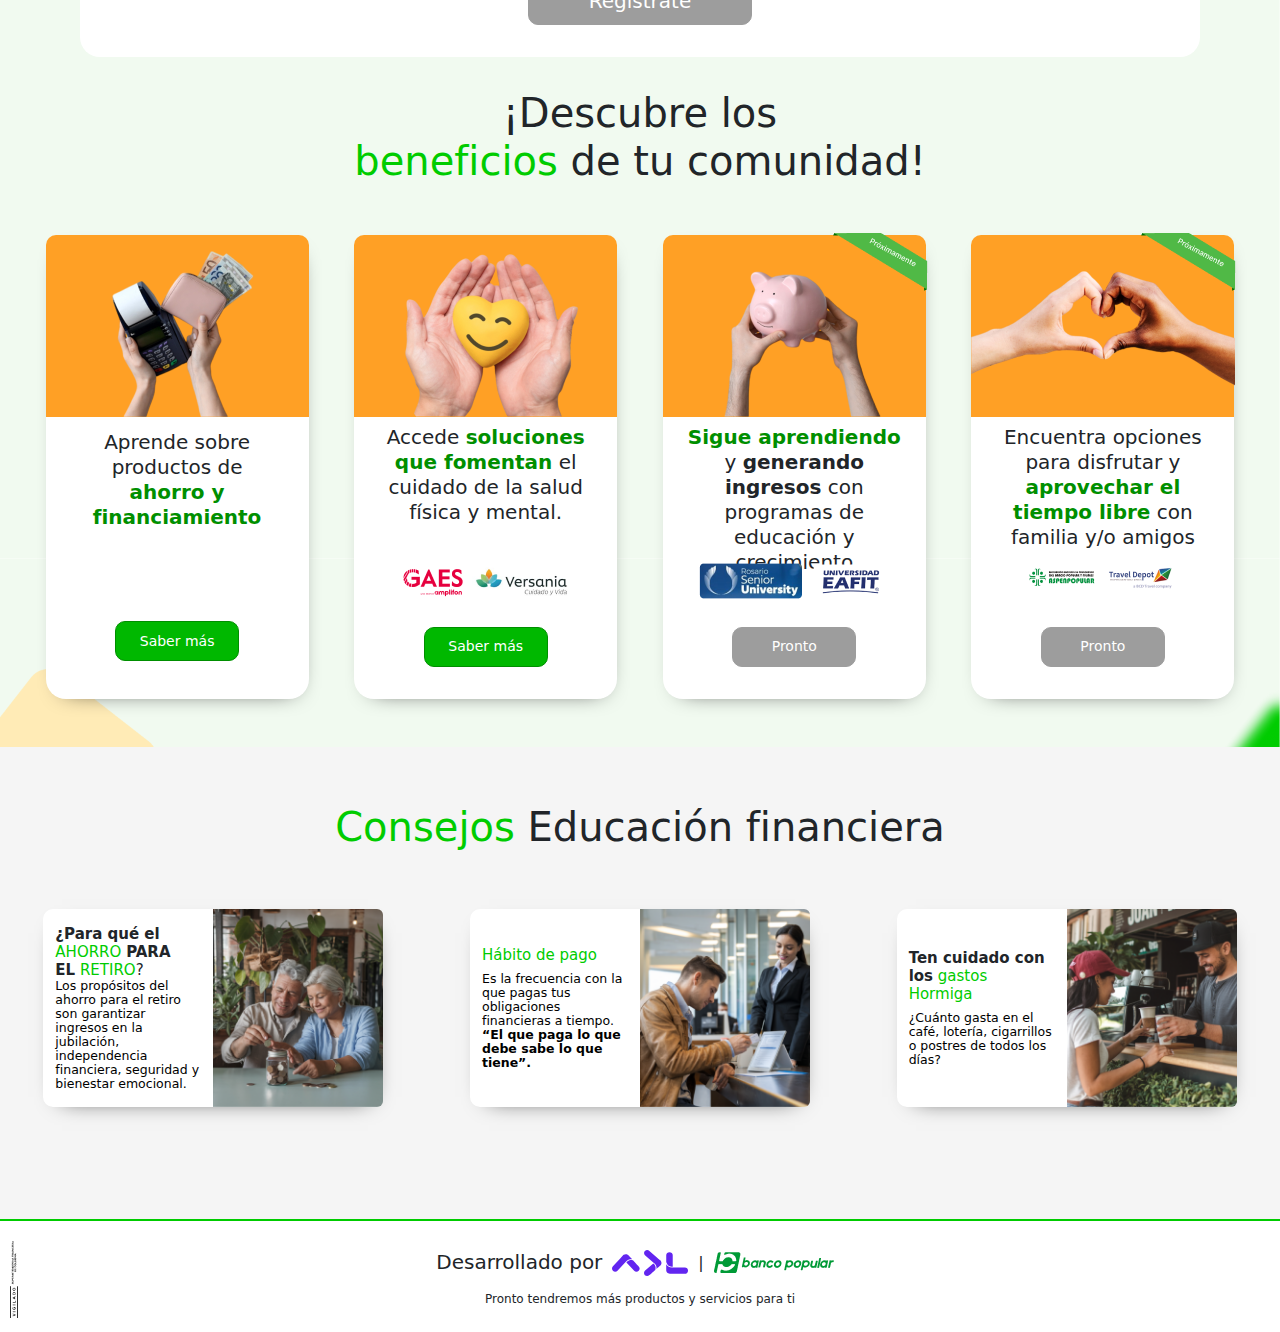
==== commit 59d27dc5: "version 1.2" ====
--- a/club50mas/index.html
+++ b/club50mas/index.html
@@ -52,6 +52,14 @@
               <label><b>Nombre completo</b></label>
               <input id="name" type="text" placeholder="Nombre completo" required>
               <div id="nameError" class="error-message"></div>
+              <label class="mt-3"><b>Tipo de documento</b></label>
+              <select id="tipodocumento" required>
+                <option value="1">Cédula</option>
+                <option value="2">cedula de extranjeria</option>
+                <option value="3">tarjeta de identidad</option>
+                <option value="4">Pasaporte</option>
+              </select>
+              <div id="tipodocumentoError" class="error-message"></div>
               <label class="mt-3"><b>Celular</b></label>
               <input id="phone" type="tel" placeholder="321-456-7890" required>
               <div id="phoneError" class="error-message"></div>
@@ -60,6 +68,9 @@
               <label><b>Correo</b></label>
               <input id="email" type="text" placeholder="correo@dominio.com" required>
               <div id="emailError" class="error-message"></div>
+              <label class="mt-3"><b>Número de documento::</b></label>
+              <input type="text" id="cedula" name="cedula" maxlength="10" placeholder="120723" required>
+              <div id="cedulaError" class="error-message"></div>
               <label class="mt-3"><b>¿Qué te motiva a ser parte de nuestra comunidad?</b></label>
               <select id="reason" required>
                 <option value="">Seleccione</option>
@@ -183,7 +194,7 @@
           </div>
           <div id="openFinanceEvent" class="openFinanceDiv">
             <h4 class="mt-3">Aprende sobre los beneficios</h4>
-            <a href="">
+            <a href="/detalleProductoTarjetaPosible.html">
               <div class="d-flex justify-content-start align-items-center content-logo mt-3">
                 <img src="./assets/MoneyTCreditoP.png" alt="Tarjeta de Crédito Posible">
                 <h6>Tarjeta de Crédito Posible</h6>
@@ -195,9 +206,9 @@
                 <h6>Tarjeta de Crédito</h6>
               </div>
             </a>
-            <a href="../club50mas/detalleProductoCreditoLibranza.html">
+            <a href="/detalleProductoCreditoLibranza.html">
               <div class="d-flex justify-content-start align-items-center content-logo content-logogray mt-3 mb-4">
-                <img src="./assets/MoneyLibranza.png" alt="Tarjeta de Crédito Posible">
+                <img src="./assets/MoneyLibranza.png" alt="Tarjeta de Crédito libranza">
                 <h6>Crédito Libranza</h6>
               </div>
             </a>
@@ -286,21 +297,50 @@
         <div class="card">
           <h1>Conoce las ofertas<br>que tenemos para ti</h1>
           <div class="bottons mt-2">
-            <a onclick="openHospital()" id="btnHospital" class="btn-diseable me-3">Combo Hospitalización + Cáncer</a>
             <a onclick="openSeguro()" id="btnSeguro" class="btn-active">Seguro de Accidentes Personales</a><br><br>
-            <a onclick="openExequial()" id="btnExequial" class="btn-diseable">Protección exequial</a>
           </div>
           <div id="openSeguroEvent" class="openseguroDiv ">
             <h4 class="mt-3">Aprende sobre los beneficios</h4>
             <a href="">
               <div class="d-flex justify-content-start align-items-center content-logo mt-3">
                 <img src="./assets/AidKit.png" alt="Tarjeta de Crédito Posible">
-                <h6>Seguro de vida</h6>
+                <h6>Seguro de hogar</h6>
+              </div>
+            </a>
+            <a href="">
+              <div class="d-flex justify-content-start align-items-center content-logo content-logogray mt-3">
+                <img src="./assets/Checkmark.png" alt="Tarjeta de Crédito Posible">
+                <h6>Seguro de Accidentes Personales</h6>
               </div>
             </a>
             <a href="">
               <div class="d-flex justify-content-start align-items-center content-logo content-logogray mt-3 mb-4">
                 <img src="./assets/Checkmark.png" alt="Tarjeta de Crédito Posible">
+                <h6>Asistencias</h6>
+              </div>
+            </a>
+
+            <div class="content-text mb-3">
+              <p>
+                En El Popular pensamos en su bienestar, por eso tenemos productos para su seguridad y soporte en el día a día, creamos los seguros flexibles para clientes 50+, con este producto el cliente tiene la libertad de armar su seguro
+              </p>
+              <a href="">Leer mas</a>
+            </div>
+            <div class="text-center content-video">
+              <img src="assets/video.png" alt="">
+            </div>
+          </div>
+          <!-- <div id="openHospitalEvent" class="openHospitalDiv mth-d-none">
+            <h4 class="mt-3">Aprende sobre los beneficios</h4>
+            <a href="">
+              <div class="d-flex justify-content-start align-items-center content-logo mt-3">
+                <img src="./assets/MoneyTCreditoP.png" alt="Tarjeta de Crédito Posible">
+                <h6>Seguro de vida</h6>
+              </div>
+            </a>
+            <a href="">
+              <div class="d-flex justify-content-start align-items-center content-logo content-logogray mt-3 mb-4">
+                <img src="./assets/MoneyLibranza.png" alt="Tarjeta de Crédito Posible">
                 <h6>Seguro de catastro</h6>
               </div>
             </a>
@@ -315,7 +355,7 @@
               <img src="assets/video.png" alt="">
             </div>
           </div>
-          <div id="openHospitalEvent" class="openHospitalDiv mth-d-none">
+          <div id="openExequialEvent" class="openExequialDiv mth-d-none">
             <h4 class="mt-3">Aprende sobre los beneficios</h4>
             <a href="">
               <div class="d-flex justify-content-start align-items-center content-logo mt-3">
@@ -339,32 +379,7 @@
             <div class="text-center content-video">
               <img src="assets/video.png" alt="">
             </div>
-          </div>
-          <div id="openExequialEvent" class="openExequialDiv mth-d-none">
-            <h4 class="mt-3">Aprende sobre los beneficios</h4>
-            <a href="">
-              <div class="d-flex justify-content-start align-items-center content-logo mt-3">
-                <img src="./assets/MoneyTCreditoP.png" alt="Tarjeta de Crédito Posible">
-                <h6>Seguro de vida</h6>
-              </div>
-            </a>
-            <a href="">
-              <div class="d-flex justify-content-start align-items-center content-logo content-logogray mt-3 mb-4">
-                <img src="./assets/MoneyLibranza.png" alt="Tarjeta de Crédito Posible">
-                <h6>Seguro de catastro</h6>
-              </div>
-            </a>
-
-            <div class="content-text mb-3">
-              <p>
-                Lorem ipsum dolor sit amet, consectetur adipiscing elit, sed do eiusmod tempor incididunt ut labore et dolore magna aliqua. Ut enim ad minim veniam, quis nostrud exercitation ullamco laboris nisi ut aliquip ex ea commodo consequat. 
-              </p>
-              <a href="">Leer mas</a>
-            </div>
-            <div class="text-center content-video">
-              <img src="assets/video.png" alt="">
-            </div>
-          </div>
+          </div> -->
           
         </div>
       </div>
--- a/club50mas/assets/css/styles.css
+++ b/club50mas/assets/css/styles.css
@@ -5,10 +5,18 @@
     margin-top: 7rem;
 }
 
+.mth-bannerOne h1 span{
+    color: #000;
+}
+
 .mth-bannerOne p{
     font-weight: 500;
     font-size: 22px;
     line-height: 28px;
+}
+
+.autorice-content p{
+    font-size: 22px;
 }
 
 .mth-btn{
@@ -499,7 +507,7 @@
 }
 
 .mth-button-dropdown {
-    width: 90%;
+    width: 95%;
     text-align: left;
     border-radius: 10px;
     background-color: #ffffff;
@@ -523,7 +531,8 @@
 }
 
 .card {
-    height: 315px;
+    border: none;
+    height: 325px;
     border-radius: 15px;
     box-shadow: 0px 8px 16px 0px #00000023;
 }
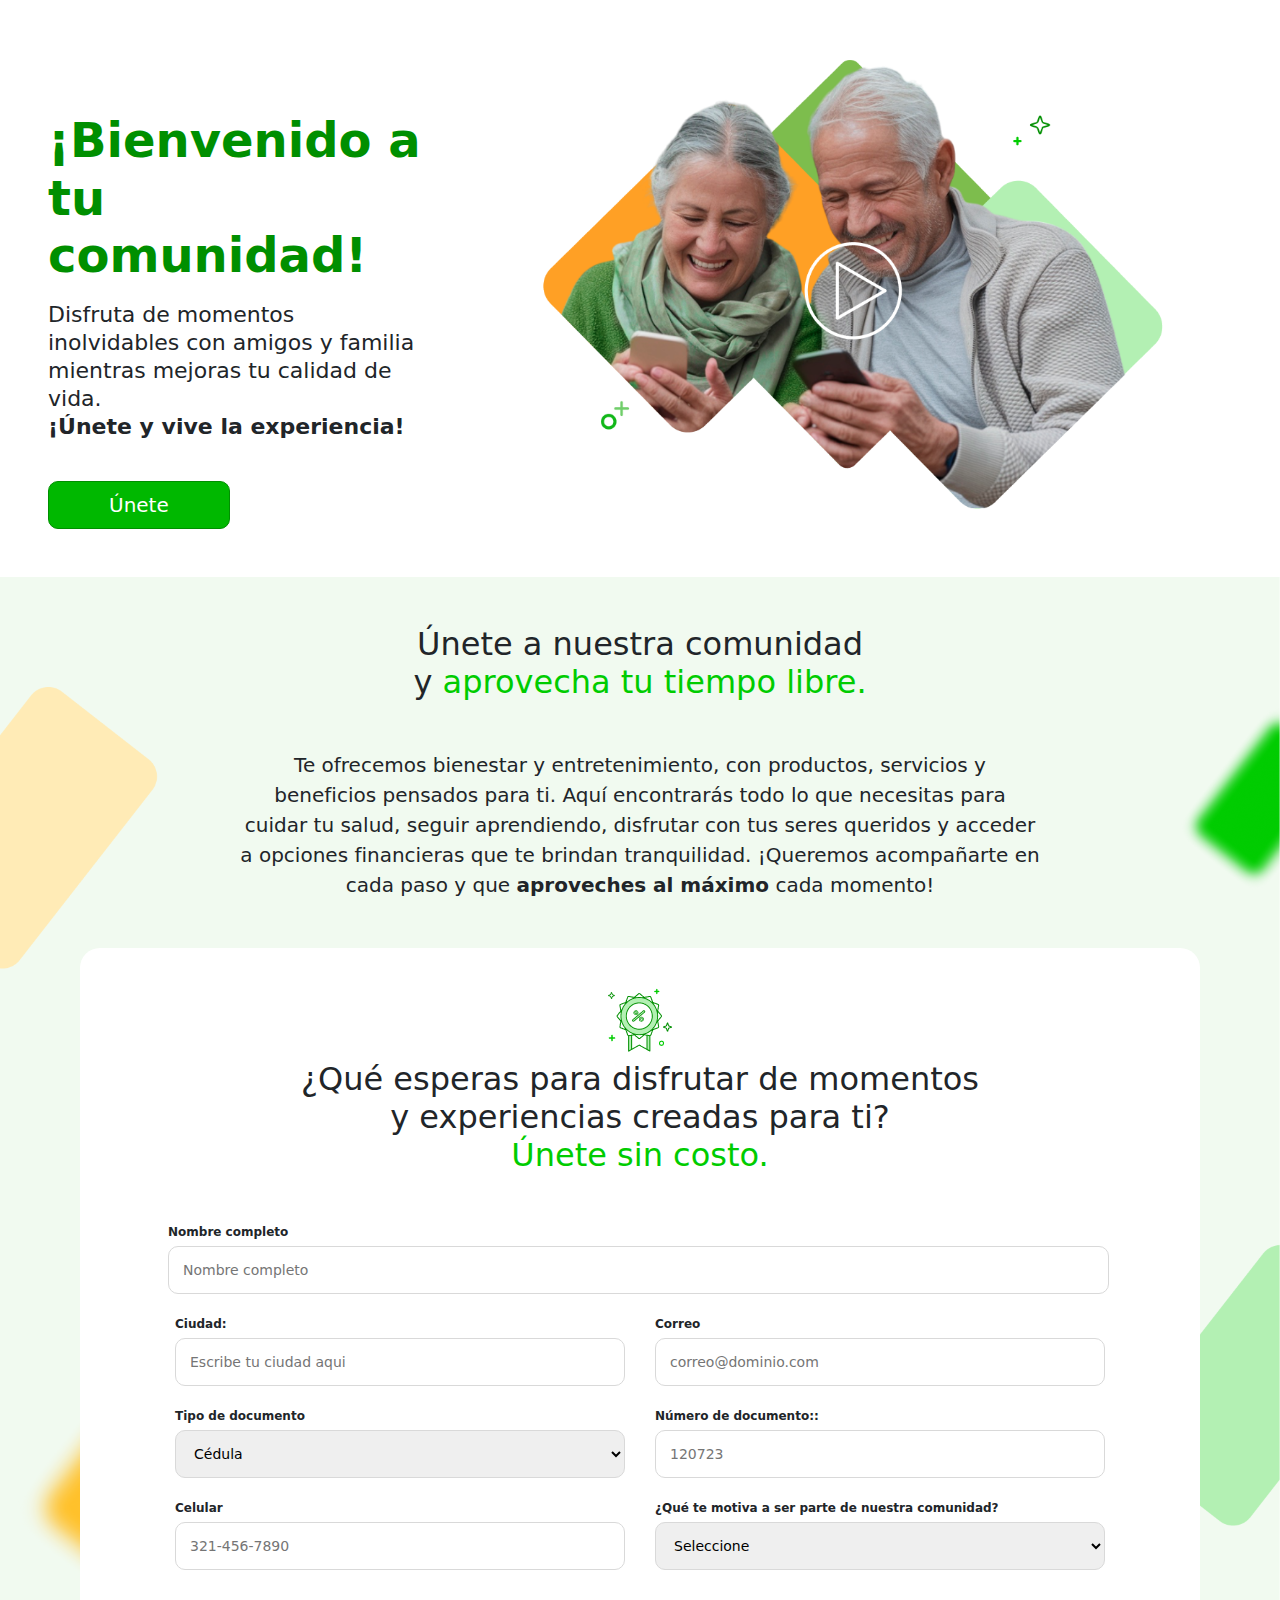
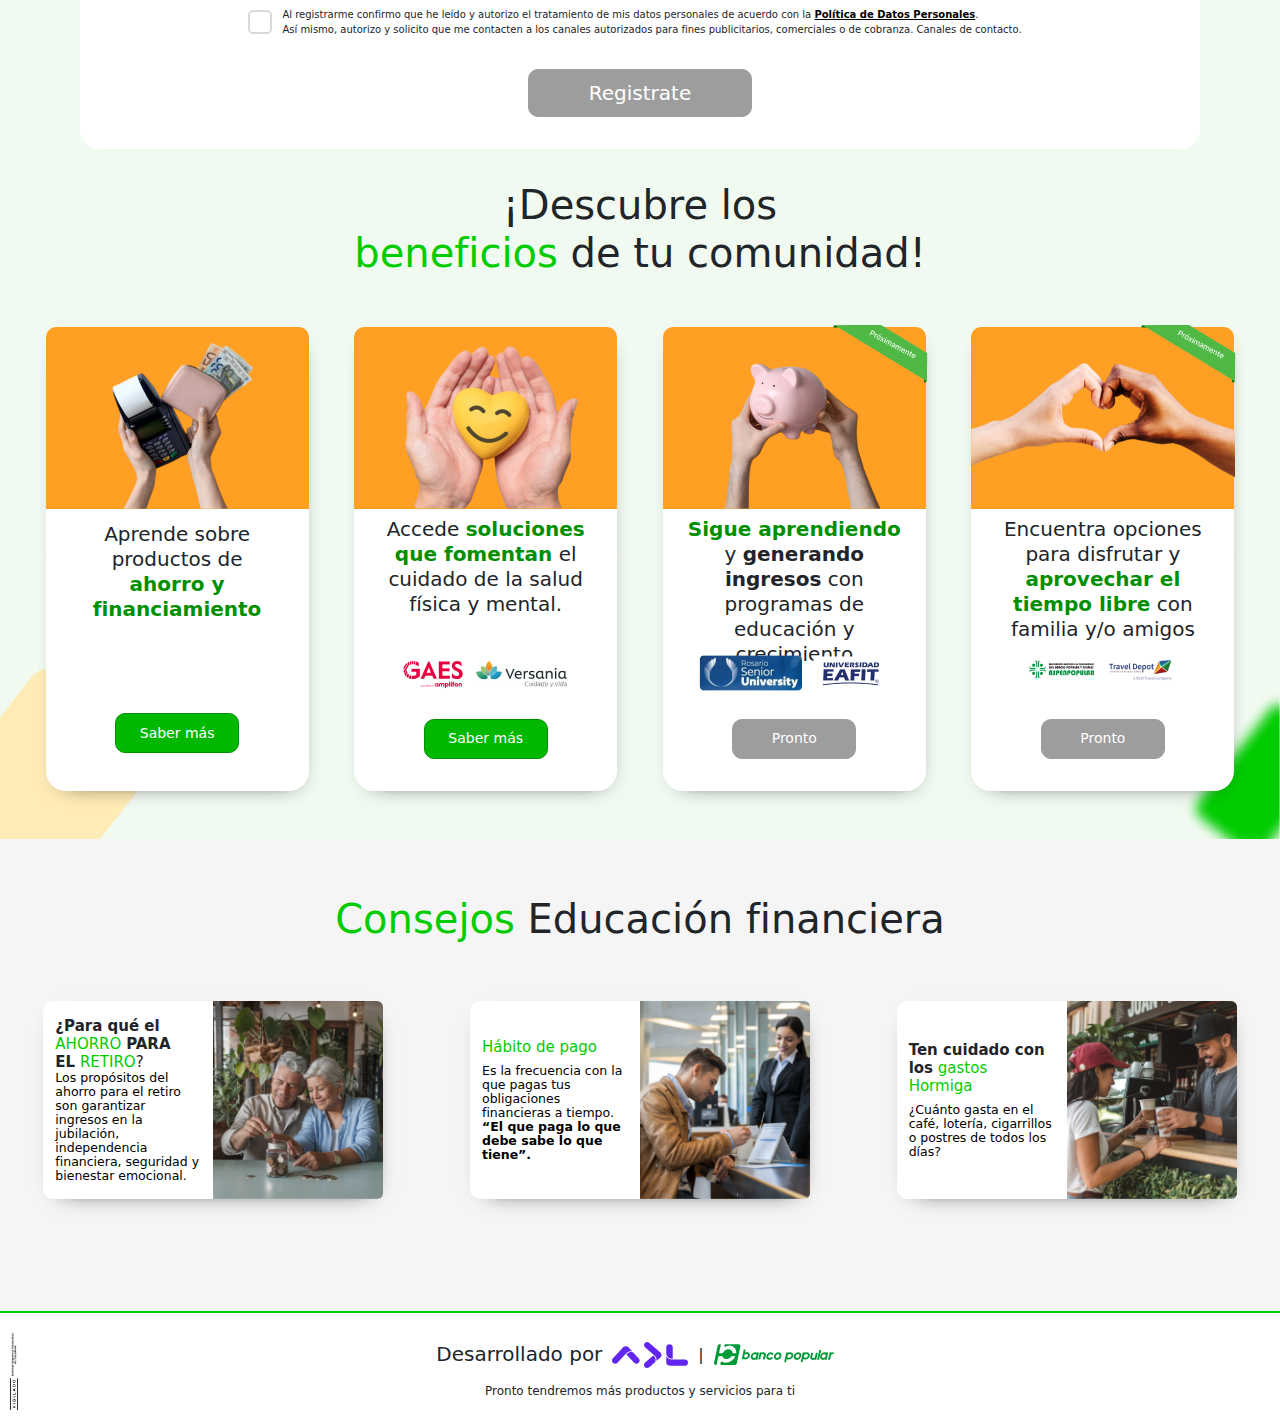
==== commit b6cba1ba: "version 1.2.1" ====
--- a/club50mas/index.html
+++ b/club50mas/index.html
@@ -47,11 +47,17 @@
       </div>
       <div class="content-form">
         <form class="mt-5 " action="" id="registrationForm">
-          <div class="mth-form d-flex justify-content-center align-items-center">
+          
+          <div class="mth-form-name col-12 d-grid ms-2 mb-3">
+            <label><b>Nombre completo</b></label>
+            <input id="name" type="text" placeholder="Nombre completo" required>
+            <div id="nameError" class="error-message"></div>
+          </div>
+          <div class="mth-form d-flex flex-wrap justify-content-center align-items-center">
             <div class="col-6 d-grid justify-content-center">
-              <label><b>Nombre completo</b></label>
-              <input id="name" type="text" placeholder="Nombre completo" required>
-              <div id="nameError" class="error-message"></div>
+              <label><b>Ciudad:</b></label>
+              <input id="city" type="text" placeholder="Escribe tu ciudad aqui" required>
+              <div id="cityError" class="error-message"></div>
               <label class="mt-3"><b>Tipo de documento</b></label>
               <select id="tipodocumento" required>
                 <option value="1">Cédula</option>
--- a/club50mas/assets/css/styles.css
+++ b/club50mas/assets/css/styles.css
@@ -17,6 +17,24 @@
 
 .autorice-content p{
     font-size: 22px;
+    line-height: 28px;
+}
+
+.autorice-content-input p span{
+    font-size: 12px;
+}
+
+.autorice-content-input p{
+    font-size: 18px;
+}
+
+.autorice-content{
+    width: 53%;
+}
+
+.legal-form{
+    width: 63%;
+    font-size: 18px;
 }
 
 .mth-btn{
@@ -80,6 +98,16 @@
 .mth-form input,
 .mth-form select{
     width: 450px;
+    height: 48px;
+    border-radius: 10px;
+    border: 1.5px solid #D9D9D9;
+    padding: 0 14px;
+    font-size: 14px;
+    margin: 5px 0;
+}
+
+.mth-form-name input{
+    width: 98%;
     height: 48px;
     border-radius: 10px;
     border: 1.5px solid #D9D9D9;
@@ -118,7 +146,30 @@
     position: relative;
 }
 
-
+.autorice-content input{
+    width: 24px;
+    height: 24px;
+    border-radius: 20px;
+    -webkit-appearance: none;  
+    -moz-appearance: none;     
+    appearance: none;          
+    border: 2px solid #D9D9D9;    
+    border-radius: 5px;        
+    background-color: #ffffff; 
+    position: relative;
+}
+
+.autorice-content input:checked::before{
+    content: '';            
+    position: absolute;               
+    top: 2px;                          
+    left: 6px;                         
+    width: 8px;               
+    height: 12px;            
+    border: solid #00B800;               
+    border-width: 0 3px 3px 0;
+    transform: rotate(45deg);
+}
 
 .mth-content-tdatos input:checked::before{
     content: '';            
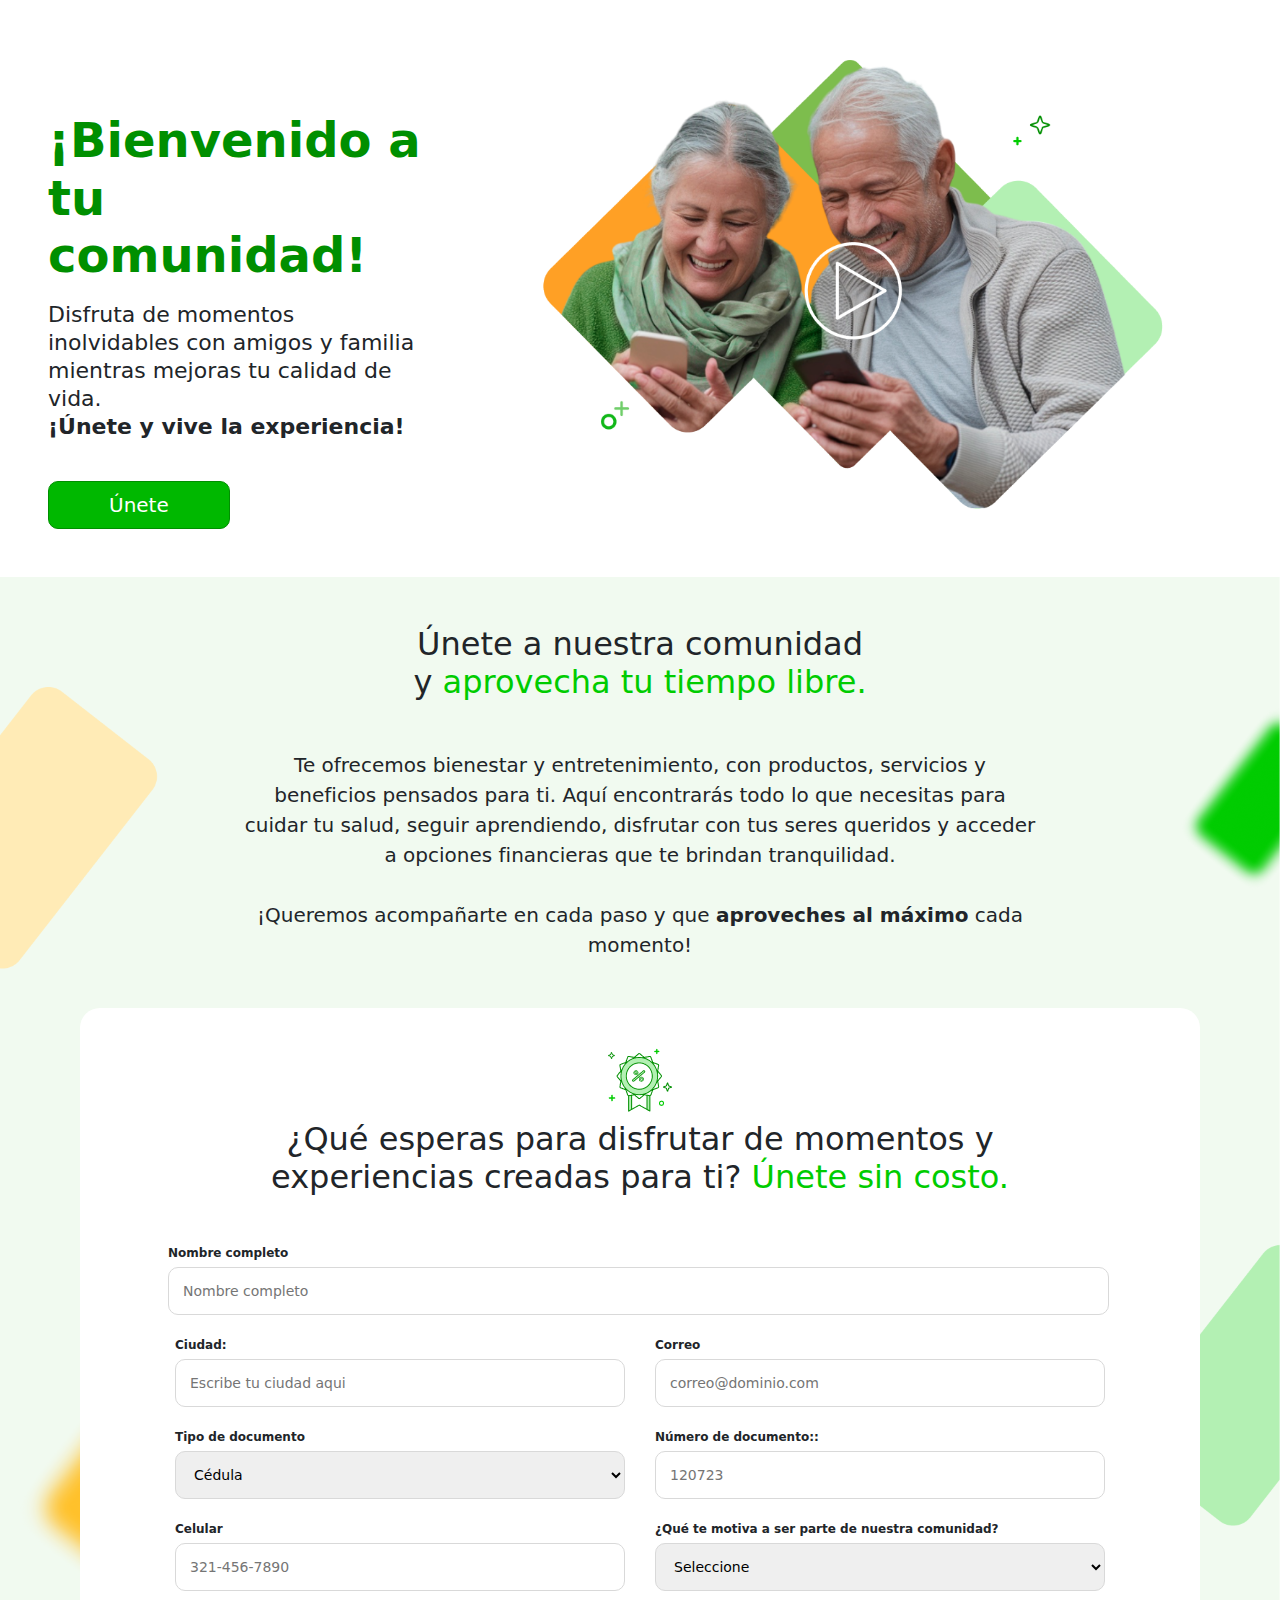
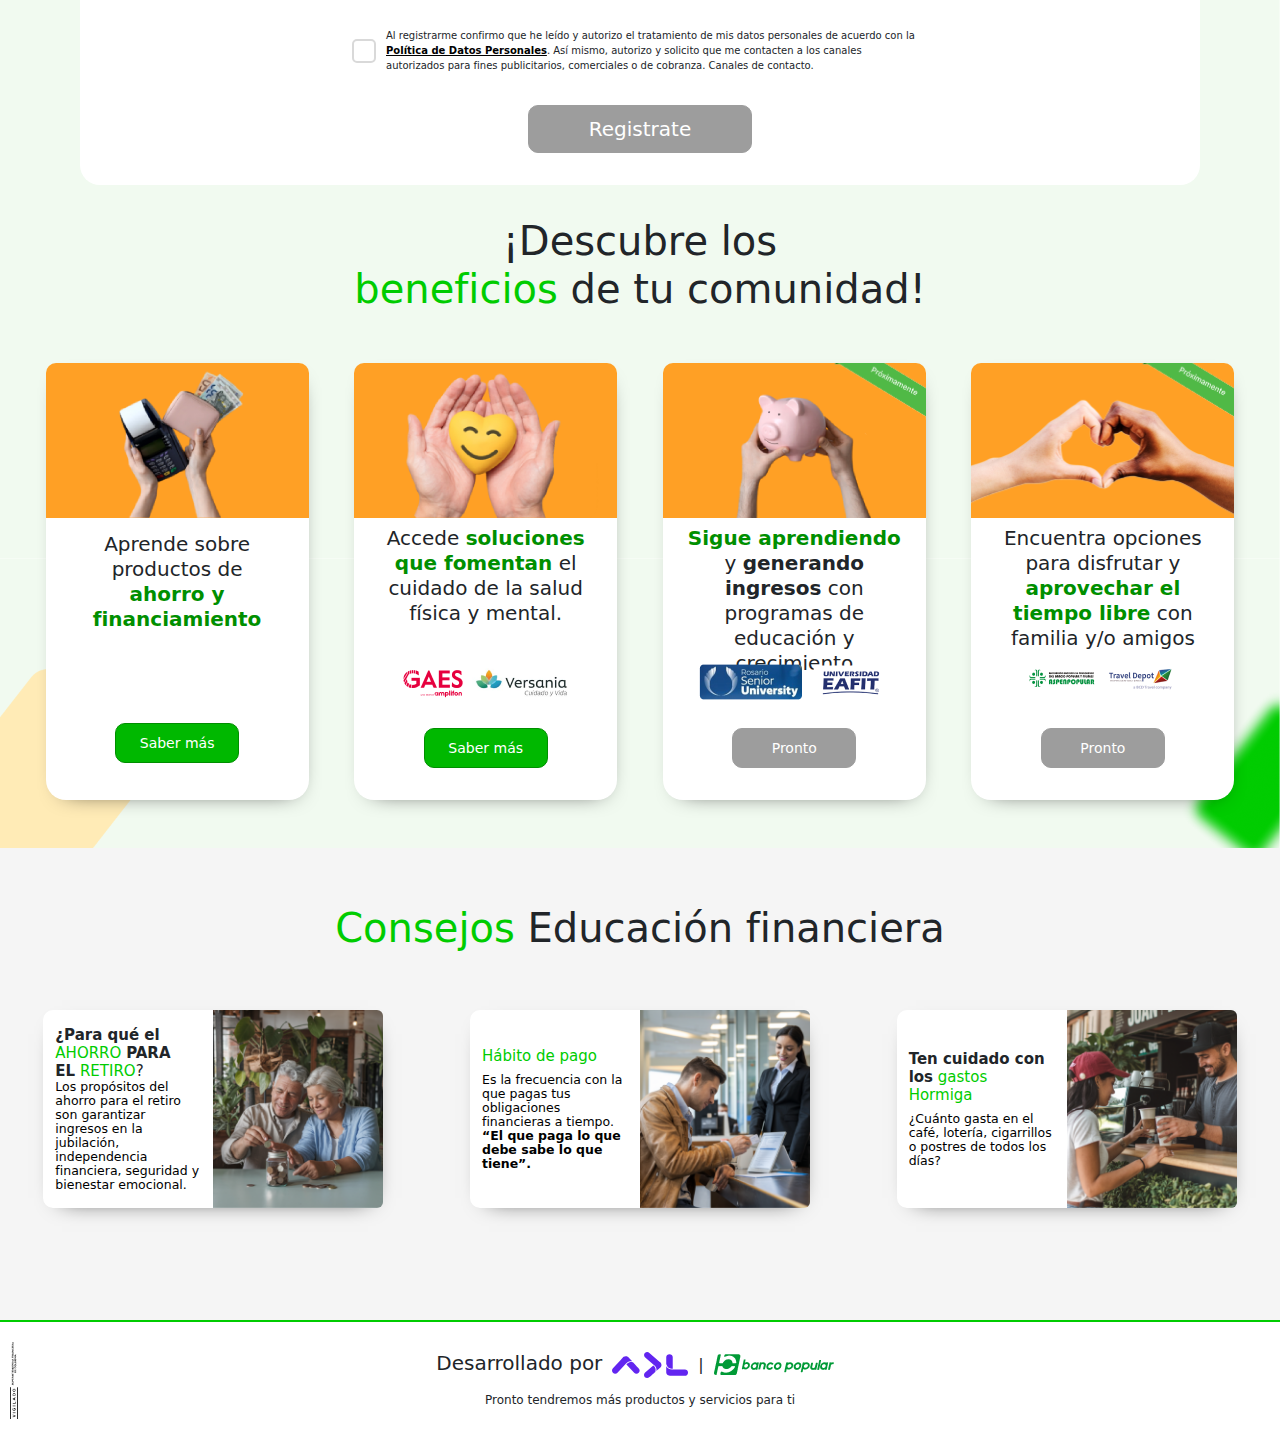
==== commit 6b61acd9: "Version 1.2.3" ====
--- a/club50mas/index.html
+++ b/club50mas/index.html
@@ -6,6 +6,7 @@
   <meta name="viewport" content="width=device-width, initial-scale=1">
   <title>Club50mas</title>
   <link rel="stylesheet" href="assets/css/styles.css">
+  <link rel="stylesheet" href="assets/css/responsive.css">
   <link href="https://cdn.jsdelivr.net/npm/bootstrap@5.3.3/dist/css/bootstrap.min.css" rel="stylesheet"
     integrity="sha384-QWTKZyjpPEjISv5WaRU9OFeRpok6YctnYmDr5pNlyT2bRjXh0JMhjY6hW+ALEwIH" crossorigin="anonymous">
 </head>
@@ -14,7 +15,7 @@
   <div class="mth-bannerOne mb-5">
     <div class="d-flex justify-content-center">
       <div class="col-4 col-sm-4 col-md-4 col-lg-4">
-        <h1 class="ms-5">¡Bienvenido a tu comunidad!</h1>
+        <h1>¡Bienvenido a tu comunidad!</h1>
         <p class="mt-3 ms-5">Disfruta de momentos inolvidables con amigos y familia mientras mejoras tu calidad de vida.
           <br><strong>¡Únete y vive la experiencia!</strong>
         </p>
@@ -32,28 +33,28 @@
       <h2 class="mb-5">Únete a nuestra comunidad<br>y <span>aprovecha tu tiempo libre.</span></h2>
       <p class="mb-5">Te ofrecemos bienestar y entretenimiento, con productos, servicios y beneficios pensados para ti.
         Aquí encontrarás todo lo que necesitas para cuidar tu salud, seguir aprendiendo, disfrutar
-        con tus seres queridos y acceder a opciones financieras que te brindan tranquilidad.
+        con tus seres queridos y acceder a opciones financieras que te brindan tranquilidad.<br><br>
         ¡Queremos acompañarte en cada paso y que <strong>aproveches al máximo</strong> cada momento!</p>
     </div>
     <div id="formContent" class="mth-card-form">
       <div class="text-center mt-3">
         <img src="./assets/Offer.png" alt="ofter">
       </div>
-      <div class="text-center">
-        <h2>¿Qué esperas para disfrutar de momentos<br>
-          y experiencias creadas para ti?<br>
+      <div class="text-center form-title">
+        <h2>¿Qué esperas para disfrutar de momentos
+          y experiencias creadas para ti?
           <span>Únete sin costo.</span>
         </h2>
       </div>
       <div class="content-form">
         <form class="mt-5 " action="" id="registrationForm">
-          
-          <div class="mth-form-name col-12 d-grid ms-2 mb-3">
+
+          <div class="mth-form-name col-12 d-grid mb-3">
             <label><b>Nombre completo</b></label>
             <input id="name" type="text" placeholder="Nombre completo" required>
             <div id="nameError" class="error-message"></div>
           </div>
-          <div class="mth-form d-flex flex-wrap justify-content-center align-items-center">
+          <div class="mth-form flex-wrap justify-content-center align-items-center">
             <div class="col-6 d-grid justify-content-center">
               <label><b>Ciudad:</b></label>
               <input id="city" type="text" placeholder="Escribe tu ciudad aqui" required>
@@ -88,17 +89,19 @@
               <div id="reasonError" class="error-message"></div>
             </div>
           </div>
-          <div class="mth-content-tdatos col-12 d-flex mt-3 justify-content-center">
-            <div class="d-flex justify-content-center align-items-center">
-              <input id="authorize" type="checkbox" required>
-            </div>
-            <p class="me-0 ms-0 pt-3">Al registrarme confirmo que he leído y autorizo el tratamiento de mis datos
-              personales
-              de acuerdo con la <a href="" target="_blank">Política de Datos Personales</a>.<br>
-              Así mismo, autorizo y solicito que me contacten a los canales autorizados para fines publicitarios,
-              comerciales o de cobranza. Canales de contacto.</p>
-          </div>
-          <div id="authorizeError" class="error-message w-50 text-center"></div>
+          <div class="mth-content-tdatos col-12 d-flex flex-wrap mt-3 justify-content-center">
+            <div class="d-flex">
+              <div class="d-flex justify-content-center align-items-center">
+                <input id="authorize" type="checkbox" required>
+              </div>
+              <p class="me-0 ms-0 pt-3">Al registrarme confirmo que he leído y autorizo el tratamiento de mis datos
+                personales
+                de acuerdo con la <a href="" target="_blank">Política de Datos Personales</a>.
+                Así mismo, autorizo y solicito que me contacten a los canales autorizados para fines publicitarios,
+                comerciales o de cobranza. Canales de contacto.</p>
+            </div>
+              <div id="authorizeError" class="error-message w-100"></div>
+          </div>
           <div class="text-center">
             <button class="mth-btn-off form-button mt-3 mb-3" id="Mthbottom">
               Registrate
@@ -110,21 +113,21 @@
     <div class="mth-text text-center mt-3 mb-5">
       <h1>¡Descubre los <br><span>beneficios</span> de tu comunidad!</h1>
     </div>
-    <div class="content-cards d-flex">
+    <div class="content-cards mth-slider">
       <div class="mth-card mb-5">
         <div class="mth-card-img text-center">
-          <img src="./assets/card1.png" alt="">
+          <img src="./assets/card_1.png" alt="">
         </div>
         <div class="text-center mb-2 pb-5">
           <p>Aprende sobre<br>productos de<br><span><strong>ahorro y financiamiento</strong></span></p>
         </div>
-        <a onclick="cardEventOne()" class="mth-btn">
+        <a onclick="cardEventOne()" class="mth-btn mth-top">
           Saber más
         </a>
       </div>
       <div class="mth-card mb-5">
         <div class="mth-card-img text-center">
-          <img src="./assets/card2.png" alt="">
+          <img src="./assets/card_2.png" alt="">
         </div>
         <div class="text-center mb-2">
           <p>Accede <span><strong>soluciones<br>que fomentan</strong></span> el cuidado de la salud física y mental.</p>
@@ -136,13 +139,11 @@
           Saber más
         </a>
       </div>
-      <div class="mb-5">
-        <div class="mth-etiqueta d-flex justify-content-end">
-          <img class="" src="./assets/proximamente.png" alt="etiqueta">
-        </div>
-        <div class="mth-card justify-content-center">
+      <div class="mth-card mb-5">
+        
+        <div class="justify-content-center">
           <div class="mth-card-img text-center">
-            <img src="./assets/card3.png" alt="card3">
+            <img src="./assets/card_3.png" alt="card3">
           </div>
           <div class="text-center mb-2">
             <p><span><strong>Sigue aprendiendo</strong></span><br>y <strong>generando ingresos</strong> con programas de
@@ -151,18 +152,16 @@
           <div class="w-100 text-center mth-card-logos">
             <img src="./assets/Eafit.png" alt="Eafit" class="mb-3">
           </div>
-          <a href="" target="_blank" class="mth-btn mth-btn-disabled">
+          <div class="d-flex justify-content-center"><a href="" target="_blank" class="mth-btn mth-btn-disabled">
             Pronto
           </a>
         </div>
-      </div>
-      <div class="mb-5">
-        <div class="mth-etiqueta d-flex justify-content-end">
-          <img class="" src="./assets/proximamente.png" alt="etiqueta">
-        </div>
-        <div class="mth-card">
+        </div>
+      </div>
+      <div class="mth-card mb-5">
+        <div class="justify-content-center">
           <div class="mth-card-img text-center">
-            <img src="./assets/card4.png" alt="card4">
+            <img src="./assets/card_4.png" alt="card4">
           </div>
           <div class="text-center mb-2">
             <p>Encuentra opciones para disfrutar y <span><strong>aprovechar el tiempo libre</strong></span> con familia
@@ -171,9 +170,10 @@
           <div class="w-100 text-center mth-card-logos">
             <img src="./assets/traveldepot.png" alt="traveldepot" class="mb-3">
           </div>
-          <a href="" target="_blank" class="mth-btn mth-btn-disabled">
+          <div class="d-flex justify-content-center"><a href="" target="_blank" class="mth-btn mth-btn-disabled">
             Pronto
           </a>
+        </div>
         </div>
       </div>
     </div>
@@ -187,7 +187,7 @@
           <p>Descubre productos de ahorro, inversión y crédito, diseñados para brindarte seguridad y bienestar.<br><br>
             Únete a más de 540.000 personas que ya se benefician de nuestra confianza y apoyo.</p>
         </div>
-        <div>
+        <div class="tarjetabp">
           <img src="assets/tarjetasbp.png" alt="tarjetas banco popular">
         </div>
       </div>
@@ -287,15 +287,15 @@
           <div class="text-center comunidad-img mb-3">
             <img src="assets/comunidad.png" alt="comunidad">
           </div>
-          
+
           <h2>En nuestra comunidad,
             <span>nos importa tu bienestar.
               Descubre los beneficios</span>
-              que hemos preparado
-              especialmente para ti.
+            que hemos preparado
+            especialmente para ti.
           </h2>
         </div>
-        <div>
+        <div class="tarjetabp">
           <img class="img-tarjeta" src="assets/tarjetasbp.png" alt="tarjetas banco popular">
         </div>
       </div>
@@ -328,7 +328,9 @@
 
             <div class="content-text mb-3">
               <p>
-                En El Popular pensamos en su bienestar, por eso tenemos productos para su seguridad y soporte en el día a día, creamos los seguros flexibles para clientes 50+, con este producto el cliente tiene la libertad de armar su seguro
+                En El Popular pensamos en su bienestar, por eso tenemos productos para su seguridad y soporte en el día
+                a día, creamos los seguros flexibles para clientes 50+, con este producto el cliente tiene la libertad
+                de armar su seguro
               </p>
               <a href="">Leer mas</a>
             </div>
@@ -386,16 +388,16 @@
               <img src="assets/video.png" alt="">
             </div>
           </div> -->
-          
+
         </div>
       </div>
     </div>
   </div>
-  <div class="mth-content-three pb-5 pt-2">
+  <div class="mth-content-three pt-2">
     <div class="text-center pt-5 pb-5">
       <h1><span>Consejos</span> Educación financiera</h1>
     </div>
-    <div class="content-cards d-flex justify-content-center align-items-center pb-5">
+    <div class="content-cards mth-dnone justify-content-center align-items-center pb-5">
       <div class="col-4 d-flex justify-content-center">
         <div class="mth-card-two mb-3">
           <div class="row g-0 align-items-center">
@@ -410,7 +412,7 @@
                   en la jubilación, independencia financiera, seguridad y bienestar emocional.</p>
               </div>
             </div>
-            <div class="col-md-6">
+            <div class="col-md-6 card-two-img">
               <img src="./assets/Second-card1.png" class="img-fluid rounded-end" alt="...">
             </div>
           </div>
@@ -430,7 +432,7 @@
                 </p>
               </div>
             </div>
-            <div class="col-md-6">
+            <div class="col-md-6 card-two-img">
               <img src="./assets/Second-card2.png" class="img-fluid rounded-end" alt="...">
             </div>
           </div>
@@ -446,7 +448,7 @@
                 </p>
               </div>
             </div>
-            <div class="col-md-6">
+            <div class="col-md-6 card-two-img">
               <img src="./assets/Second-card3.png" class="img-fluid rounded-end" alt="...">
             </div>
           </div>
@@ -454,6 +456,99 @@
       </div>
 
     </div>
+    <!-- INICIO SLIDER -->
+    
+      <div id="carouselExampleIndicators" class="carousel slide slide-mb" data-bs-ride="carousel">
+        <!-- Slides -->
+        <div class="carousel-inner px-4 pb-3">
+          <!-- Slide 1 -->
+          <div class="carousel-item active">
+            <div class="row">
+              <!-- Card 1 -->
+              <div class="col-12 d-flex justify-content-center">
+                <div class="mth-card-two mb-3">
+                  <div class="row g-0 align-items-center">
+                    <div class="col-6">
+                      <div class="card-body">
+                        <h5 class="card-title"><strong>¿Para qué el</strong><br><span>AHORRO</span>
+                          <strong>PARA</strong><br><strong>EL</strong> <span>RETIRO</span>?
+                        </h5>
+                        <p class="card-text">Los propósitos del
+                          ahorro para el retiro
+                          son garantizar ingresos
+                          en la jubilación, independencia financiera, seguridad y bienestar emocional.</p>
+                      </div>
+                    </div>
+                    <div class="col-6 card-two-img">
+                      <img src="./assets/Second-card1.png" class="img-fluid rounded-end" alt="...">
+                    </div>
+                  </div>
+                </div>
+              </div>
+            </div>
+          </div>
+          <!-- Slide 2 -->
+          <div class="carousel-item">
+            <div class="row">
+              <div class="col-12 d-flex justify-content-center">
+                <div class="mth-card-two mb-3">
+                  <div class="row g-0 align-items-center">
+                    <div class="col-6">
+                      <div class="card-body">
+                        <h5 class="card-title mb-2"><span>Hábito de pago</span></h5>
+                        <p class="card-text">Es la frecuencia
+                          con la que pagas
+                          tus obligaciones financieras a tiempo.<br>
+                          <strong>“El que paga lo que
+                            debe sabe lo que tiene”.</strong>
+                        </p>
+                      </div>
+                    </div>
+                    <div class="col-6 card-two-img">
+                      <img src="./assets/Second-card2.png" class="img-fluid rounded-end" alt="...">
+                    </div>
+                  </div>
+                </div>
+              </div>
+            </div>
+          </div>
+          <!-- Slide 3 -->
+          <div class="carousel-item">
+            <div class="row">
+              <div class="col-12 d-flex justify-content-center">
+                <div class="mth-card-two mb-3">
+                  <div class="row g-0 align-items-center">
+                    <div class="col-6">
+                      <div class="card-body">
+                        <h5 class="card-title mb-2"><strong>Ten cuidado con<br>los</strong> <span>gastos Hormiga</span>
+                        </h5>
+                        <p class="card-text">¿Cuánto gasta en el<br>café, lotería, cigarrillos<br>o postres de todos los
+                          días?
+                        </p>
+                      </div>
+                    </div>
+                    <div class="col-6 card-two-img">
+                      <img src="./assets/Second-card3.png" class="img-fluid rounded-end" alt="...">
+                    </div>
+                  </div>
+                </div>
+              </div>
+            </div>
+          </div>
+          <!-- Agrega más slides si es necesario -->
+        </div>
+
+        <!-- Indicadores circulares -->
+        <div class="carousel-indicators justify-content-center pb-5">
+          <button type="button" data-bs-target="#carouselExampleIndicators" data-bs-slide-to="0" class="active"
+            aria-current="true" aria-label="Slide 1"></button>
+          <button type="button" data-bs-target="#carouselExampleIndicators" data-bs-slide-to="1"
+            aria-label="Slide 2"></button>
+          <button type="button" data-bs-target="#carouselExampleIndicators" data-bs-slide-to="2"
+            aria-label="Slide 3"></button>
+        </div>
+      </div>
+    <!-- FIN SLIDER -->
   </div>
 
   <footer>
@@ -470,6 +565,12 @@
       <p class="mt-2 mb-4">Pronto tendremos más productos y servicios para ti</p>
     </div>
   </footer>
+  <script src="https://cdn.jsdelivr.net/npm/@popperjs/core@2.11.8/dist/umd/popper.min.js"
+    integrity="sha384-I7E8VVD/ismYTF4hNIPjVp/Zjvgyol6VFvRkX/vR+Vc4jQkC+hVqc2pM8ODewa9r"
+    crossorigin="anonymous"></script>
+  <script src="https://cdn.jsdelivr.net/npm/bootstrap@5.3.3/dist/js/bootstrap.min.js"
+    integrity="sha384-0pUGZvbkm6XF6gxjEnlmuGrJXVbNuzT9qBBavbLwCsOGabYfZo0T0to5eqruptLy"
+    crossorigin="anonymous"></script>
   <script src="assets/js/validation.js"></script>
   <script src="assets/js/logic.js"></script>
 </body>
--- a/club50mas/assets/css/styles.css
+++ b/club50mas/assets/css/styles.css
@@ -1,43 +1,44 @@
-.mth-bannerOne h1{
+.mth-bannerOne h1 {
     color: #008F00;
     font-size: 48px;
     font-weight: 700;
     margin-top: 7rem;
-}
-
-.mth-bannerOne h1 span{
+    margin-left: 3rem
+}
+
+.mth-bannerOne h1 span {
     color: #000;
 }
 
-.mth-bannerOne p{
+.mth-bannerOne p {
     font-weight: 500;
     font-size: 22px;
     line-height: 28px;
 }
 
-.autorice-content p{
+.autorice-content p {
     font-size: 22px;
     line-height: 28px;
 }
 
-.autorice-content-input p span{
+.autorice-content-input p span {
     font-size: 12px;
 }
 
-.autorice-content-input p{
+.autorice-content-input p {
     font-size: 18px;
 }
 
-.autorice-content{
+.autorice-content {
     width: 53%;
 }
 
-.legal-form{
+.legal-form {
     width: 63%;
     font-size: 18px;
 }
 
-.mth-btn{
+.mth-btn {
     background-color: #00B800;
     border: 1.5px solid #008F00;
     border-radius: 10px;
@@ -48,19 +49,19 @@
     cursor: pointer !important;
 }
 
-button.valid{
+button.valid {
     background-color: #00B800;
-    border: 1.5px solid #008F00;    
+    border: 1.5px solid #008F00;
     cursor: pointer !important;
 }
 
 
-.mth-content-two{
+.mth-content-two {
     background-image: url('../Background-home.png');
     background-size: contain;
 }
 
-h3{
+h3 {
     font-weight: 700;
     margin-bottom: 20px;
 }
@@ -70,33 +71,33 @@
 h3 span,
 h4 span,
 h5 span,
-h6 span{
+h6 span {
     color: #00CC00;
 }
 
-p span{
+p span {
     color: #008F00;
 }
 
-.mth-content-two .mth-text p{
+.mth-content-two .mth-text p {
     font-size: 20px;
     margin: 1rem 15rem;
 }
 
-.mth-card-form{
+.mth-card-form {
     background: #fff;
     margin: 2rem 5rem;
-    padding: 1rem 5rem ;
+    padding: 1rem 5rem;
     border-radius: 20px;
 }
 
-.content-form{
+.content-form {
     font-size: 12px;
     font-weight: 400;
 }
 
 .mth-form input,
-.mth-form select{
+.mth-form select {
     width: 450px;
     height: 48px;
     border-radius: 10px;
@@ -106,7 +107,7 @@
     margin: 5px 0;
 }
 
-.mth-form-name input{
+.mth-form-name input {
     width: 98%;
     height: 48px;
     border-radius: 10px;
@@ -116,83 +117,92 @@
     margin: 5px 0;
 }
 
-.mth-form input:focus{
+.mth-form-name {
+    margin-left: .5rem;
+}
+
+.mth-form input:focus {
     background-color: #C5ECBF;
     border: 1.5px solid #008C00;
 }
 
-.mth-content-tdatos p{
+.mth-content-tdatos p,
+.mth-content-form-internas p {
     font-size: 10px;
     padding: 2px 10px 0;
 }
 
-.mth-content-tdatos p a{
+.mth-content-tdatos p a,
+.mth-content-form-internas p a {
     font-weight: bold;
     text-decoration: underline;
     color: #000;
-    
-}
-
-.mth-content-tdatos input{
+
+}
+
+.mth-content-tdatos input,
+.mth-content-form-internas input {
     width: 24px;
     height: 24px;
     border-radius: 20px;
-    -webkit-appearance: none;  
-    -moz-appearance: none;     
-    appearance: none;          
-    border: 2px solid #D9D9D9;    
-    border-radius: 5px;        
-    background-color: #ffffff; 
+    -webkit-appearance: none;
+    -moz-appearance: none;
+    appearance: none;
+    border: 2px solid #D9D9D9;
+    border-radius: 5px;
+    background-color: #ffffff;
     position: relative;
 }
 
-.autorice-content input{
+.autorice-content input {
     width: 24px;
     height: 24px;
     border-radius: 20px;
-    -webkit-appearance: none;  
-    -moz-appearance: none;     
-    appearance: none;          
-    border: 2px solid #D9D9D9;    
-    border-radius: 5px;        
-    background-color: #ffffff; 
+    -webkit-appearance: none;
+    -moz-appearance: none;
+    appearance: none;
+    border: 2px solid #D9D9D9;
+    border-radius: 5px;
+    background-color: #ffffff;
     position: relative;
 }
 
-.autorice-content input:checked::before{
-    content: '';            
-    position: absolute;               
-    top: 2px;                          
-    left: 6px;                         
-    width: 8px;               
-    height: 12px;            
-    border: solid #00B800;               
+.autorice-content input:checked::before {
+    content: '';
+    position: absolute;
+    top: 2px;
+    left: 6px;
+    width: 8px;
+    height: 12px;
+    border: solid #00B800;
     border-width: 0 3px 3px 0;
     transform: rotate(45deg);
 }
 
-.mth-content-tdatos input:checked::before{
-    content: '';            
-    position: absolute;               
-    top: 2px;                          
-    left: 6px;                         
-    width: 8px;               
-    height: 12px;            
-    border: solid #00B800;               
+.mth-content-tdatos input:checked::before,
+.mth-content-form-internas input:checked::before {
+    content: '';
+    position: absolute;
+    top: 2px;
+    left: 6px;
+    width: 8px;
+    height: 12px;
+    border: solid #00B800;
     border-width: 0 3px 3px 0;
     transform: rotate(45deg);
 }
 
-.form-button{
+.form-button {
     font-size: 14px;
     padding: 0.8rem 6rem;
 }
 
-.content-cards{
+.content-cards {
     justify-content: space-evenly;
-}
-
-.mth-card{
+    display: flex;
+}
+
+.mth-card {
     background-color: #fff;
     border-radius: 10px;
     display: flex;
@@ -206,7 +216,7 @@
     margin-top: 2px;
 }
 
-.mth-card-two{
+.mth-card-two {
     background-color: #fff;
     border-radius: 10px;
     display: flex;
@@ -219,21 +229,21 @@
     margin-top: 2px;
 }
 
-.mth-card-two .card-body{
+.mth-card-two .card-body {
     padding: 0 12px;
 }
 
-.mth-card-two h5{
+.mth-card-two h5 {
     font-size: 15px;
 }
 
-.mth-card-two p{
+.mth-card-two p {
     font-size: 12.5px;
     line-height: 14px;
 }
 
 
-.mth-card p{
+.mth-card p {
     font-size: 20px;
     line-height: 25px;
     margin: 0;
@@ -241,7 +251,7 @@
     height: 6.9em;
 }
 
-.mth-card .mth-btn{
+.mth-card .mth-btn {
     padding: 0px;
     font-size: 14px;
     width: 124px;
@@ -251,7 +261,8 @@
     align-items: center;
     justify-content: center;
 }
-.mth-card .mth-btn-disabled{
+
+.mth-card .mth-btn-disabled {
     padding: 5px 23px;
     font-size: 14px;
     background-color: #9D9D9D;
@@ -260,7 +271,7 @@
     pointer-events: none;
 }
 
-.mth-btn-off{
+.mth-btn-off {
     background-color: #9D9D9D;
     border: 1.5px solid #9D9D9D;
     cursor: not-allowed !important;
@@ -271,48 +282,49 @@
     text-decoration: none;
 }
 
-.mth-card-img{
+.mth-card-img {
     background-color: #FFA025;
     border-radius: 10px 10px 0 0;
     width: 100%;
 }
 
-.mth-card-img{
-    height: 182px;
+.mth-card-img {
+    height: 155px;
     pointer-events: none;
     align-content: flex-end;
 }
 
-.mth-etiqueta{
+.mth-etiqueta {
     position: absolute;
     width: 265px;
     pointer-events: none;
 }
 
-.mth-card-logos{
+.mth-card-logos {
     height: 4rem;
     pointer-events: none;
 }
 
-.content-footer img{
+.content-footer img {
     vertical-align: middle;
     margin: 0 10px;
     pointer-events: none;
 }
-.content-footer h5{
+
+.content-footer h5 {
     padding-top: 5px;
 }
 
-.content-footer p{
+.content-footer p {
     font-size: 12px;
     font-weight: 500;
 }
 
-.content-footer{
+.content-footer {
     border-top: 2px solid #00CC00;
 }
 
-.mth-vigilado{
+.mth-vigilado {
     position: absolute;
     margin-top: 20px;
     pointer-events: none;
@@ -320,16 +332,17 @@
 
 .mth-content-three {
     background: #F5F5F5;
+    padding-bottom: 3rem;
 }
 
 .error-message {
     color: #FF0000;
     font-size: 10px;
     text-align: left;
-    display: none; 
-}
-
-.cards-event-one .content-left{
+    display: none;
+}
+
+.cards-event-one .content-left {
     background: #FFA025;
     color: #fff;
     display: grid;
@@ -337,41 +350,42 @@
     align-items: self-end;
 }
 
-.cards-event-one h2 span{
+.cards-event-one h2 span {
     color: #ffebb6;
 }
 
-.cards-event-one .content-left h2{
+.cards-event-one .content-left h2 {
     line-height: 32px;
     width: 365px;
 }
-.cards-event-one .content-left p{
+
+.cards-event-one .content-left p {
     line-height: 24px;
     font-size: 21px;
     margin: 0;
     width: 350px;
 }
 
-.cards-event-one .content-left div .img-tarjeta{
+.cards-event-one .content-left div .img-tarjeta {
     width: 157px;
 }
 
-.cards-event-one .content-right{
+.cards-event-one .content-right {
     background-color: #f5f5f5;
-    
-}
-
-.mth-d-active{
+
+}
+
+.mth-d-active {
     display: flex !important;
     transition: 10s ease;
 }
 
-.mth-d-none{
+.mth-d-none {
     display: none;
     transition: 10s ease;
 }
 
-.btn-diseable{
+.btn-diseable {
     background-color: #F5F5F5;
     border: 1.5px solid #D9D9D9;
     border-radius: 5px;
@@ -382,7 +396,7 @@
     cursor: pointer;
 }
 
-.btn-active{
+.btn-active {
     background-color: #B3F0B3;
     border: 1.5px solid #00B800;
     border-radius: 5px;
@@ -397,7 +411,7 @@
 .openHospitalDiv h6,
 .openExequialDiv h6,
 .openseguroDiv h6,
-.openAhorroDiv h6{
+.openAhorroDiv h6 {
     padding: 5px 5px 0 5px;
 }
 
@@ -405,7 +419,7 @@
 .openExequialDiv .content-logo,
 .openHospitalDiv .content-logo,
 .openseguroDiv .content-logo,
-.openAhorroDiv .content-logo{
+.openAhorroDiv .content-logo {
     border-radius: 5px;
     border: 1.5px solid #D9D9D9;
     background-color: #fff;
@@ -418,7 +432,7 @@
 .openExequialDiv a,
 .openHospitalDiv a,
 .openseguroDiv a,
-.openFinanceDiv a{
+.openFinanceDiv a {
     color: #000;
     text-decoration: none;
 }
@@ -427,7 +441,7 @@
 .openseguroDiv .content-logo img,
 .openHospitalDiv .content-logo img,
 .openExequialDiv .content-logo img,
-.openAhorroDiv .content-logo img{
+.openAhorroDiv .content-logo img {
     vertical-align: middle;
     width: 24px;
 }
@@ -441,30 +455,30 @@
     color: #008F00;
 }
 
-.content-text{
+.content-text {
     line-height: 18px;
 }
 
-.content-text a{
+.content-text a {
     color: #00CC00;
     text-decoration: none;
     font-weight: bold;
 }
 
-.content-right .card{
+.content-right .card {
     border-radius: 20px;
     padding: 30px;
 }
 
-.content-right .card h1{
+.content-right .card h1 {
     line-height: 100%;
 }
 
-.content-video img{
+.content-video img {
     width: 513px;
 }
 
-.comunidad-img img{
+.comunidad-img img {
     width: 107px;
     vertical-align: middle;
 }
@@ -475,8 +489,15 @@
 .mth-banner {
     height: 450px;
     background-image: url('../bannerDPLibranza.jfif');
-    background-size:cover;
-    background-position: 0% 35%;   
+    background-size: cover;
+    background-position: 0% 35%;
+}
+
+.mth-banner-tarjeta-posible {
+    height: 450px;
+    background-image: url('../banner_tarjeta_posible.png');
+    background-size: cover;
+    background-position: 0% 35%;
 }
 
 .mth-content-one-detalle-producto,
@@ -493,7 +514,7 @@
 }
 
 .mth-form-int input,
-.mth-form-int select{
+.mth-form-int select {
     height: 45px;
     border-radius: 6px;
     border: 0.75px solid #D9D9D9;
@@ -501,6 +522,10 @@
     font-size: 14px;
 }
 
+.mth-check-form-int {
+    height: 24px !important;
+}
+
 .mth-img-bank {
     width: 22% !important;
 }
@@ -514,8 +539,10 @@
     color: #00B800;
 }
 
-.mth-lbl-nombre, 
+.mth-lbl-nombre,
 .mth-lbl-correo,
+.mth-lbl-tipo-docu,
+.mth-lbl-documento,
 .mth-lbl-celular,
 .mth-lbl-atencion {
     font-size: 14px;
@@ -525,13 +552,14 @@
 
 #inputNombre:focus,
 #inputCorreo:focus,
+#documentoInt:focus,
 #inputCelular:focus {
     background-color: #C5ECBF;
     border: 0.75px solid #008C00;
 }
 
 .mth-btn-registro {
-    
+
     background-color: #9D9D9D;
     border: 1.5px solid #9D9D9D;
     cursor: not-allowed !important;
@@ -589,19 +617,20 @@
 }
 
 .carousel-indicators [data-bs-target] {
-    width: 15px;
-    height: 15px;
-    border-radius: 50%;
-    background-color: #00CC00;
-}
+    width: 15px !important;
+    height: 15px !important;
+    border-radius: 50% !important;
+    background-color: #00CC00 !important;
+}
+
 .carousel-indicators {
-    position: static;
-    margin-top: 1rem;
+    position: static !important;
+    margin-top: 1rem !important;
 }
 
 .carousel-indicators .active {
-    opacity: 1;
-    background-color: #00CC00;
+    opacity: 1 !important;
+    background-color: #00CC00 !important;
 }
 
 .card-text {
@@ -624,6 +653,215 @@
 }
 
 
-.content-thankyoupage div{
+.content-thankyoupage div {
     width: 700px;
+}
+
+.form-title {
+    margin: 0 6rem;
+}
+
+.mth-form {
+    display: flex;
+
+}
+
+.mth-content-tdatos {
+    padding: 0 12rem;
+}
+
+.slide-mb {
+    display: none;
+}
+
+/* Responsive Tablet*/
+
+@media (max-width: 768px) {
+
+    .mth-form {
+        display: grid;
+    }
+
+    .mth-form div {
+        width: 100%;
+    }
+
+    .mth-text h2 {
+        font-size: 42px !important;
+    }
+
+    .mth-bannerOne div:nth-of-type(1) {
+        flex-direction: column-reverse;
+        text-align: center;
+    }
+
+    .mth-bannerOne div>div {
+        width: 100% !important;
+    }
+
+    .mth-bannerOne p {
+        font-size: 28px;
+        margin: 0 8rem !important;
+        line-height: 33px;
+    }
+
+    .mth-bannerOne button {
+        margin: 2rem 0 !important;
+        padding: 8px 133px;
+        font-size: 30px;
+    }
+
+    .mth-content-two .mth-text p {
+        margin: 1rem 8rem;
+        ;
+    }
+
+    .mth-card-form {
+        margin: 2rem 2.5rem;
+        padding: 1rem 2rem;
+    }
+
+    .form-title {
+        margin: 0 3rem;
+    }
+
+    .mth-form input,
+    .mth-form-name input,
+    .mth-form select {
+        width: 600px;
+
+    }
+
+    .mth-bannerOne h1 {
+        margin: 1rem 0 !important;
+        font-size: 50px;
+        padding: 0 4rem;
+    }
+
+    .mth-content-tdatos {
+        padding: 0 1rem;
+    }
+
+    .mth-btn-off {
+        padding: 8px 252px;
+    }
+
+    .mth-card-two {
+        flex-wrap: nowrap;
+    }
+
+    .mth-dnone {
+        display: none;
+    }
+
+    .mth-slider {
+        flex-wrap: nowrap;
+        overflow-x: scroll;
+        scrollbar-width: none;
+        margin-left: 25px;
+    }
+
+    .mth-card {
+        margin: 0 20px;
+        width: 263px;
+    }
+
+    .mth-card p {
+        padding: 8px 22px;
+        line-height: 25px;
+        height: 6em;
+    }
+
+    .mth-card .pb-5 {
+        padding: 0 !important;
+    }
+
+    .mth-card-img {
+        width: 263px;
+    }
+
+    .mth-content-three {
+        padding-bottom: 0 !important;
+    }
+
+    .carousel-indicators {
+        margin-bottom: 0 !important;
+
+    }
+
+    .slide-mb {
+        display: block;
+    }
+
+    .mth-top {
+        margin-top: 3rem;
+    }
+
+    .mth-d-active {
+        display: grid !important;
+    }
+
+    .cards-event-one .col-6 {
+        width: 100%;
+        display: flex;
+        flex-direction: row-reverse;
+        justify-content: start;
+        align-items: center;
+    }
+
+    .comunidad-img {
+        width: 96% !important;
+    }
+
+    .content-left div:nth-of-type(1) {
+        text-align: center;
+        width: 65%;
+    }
+
+    .tarjetabp {
+        padding-top: 7rem;
+    }
+
+    .content-right .card {
+        margin-top: -55px;
+    }
+
+    .content-right .card h1 {
+        font-size: 50px;
+        margin-bottom: 20px;
+    }
+
+    .mth-text h1 {
+        font-size: 42px;
+        padding: 0 8rem;
+    }
+
+    .mth-content-three h1 {
+        font-size: 42px;
+        padding: 0 8rem;
+    }
+
+    .mth-card-two h5 {
+        font-size: 19px;
+    }
+
+    .mth-card-two p {
+        font-size: 16px;
+    }
+
+    .mth-card-two {
+        width: 388px;
+    }
+
+    .card-two-img {
+        text-align: end;
+    }
+
+    .autorice-content {
+        width: 81%;
+    }
+
+    .legal-form {
+        width: 85%;
+    }
 }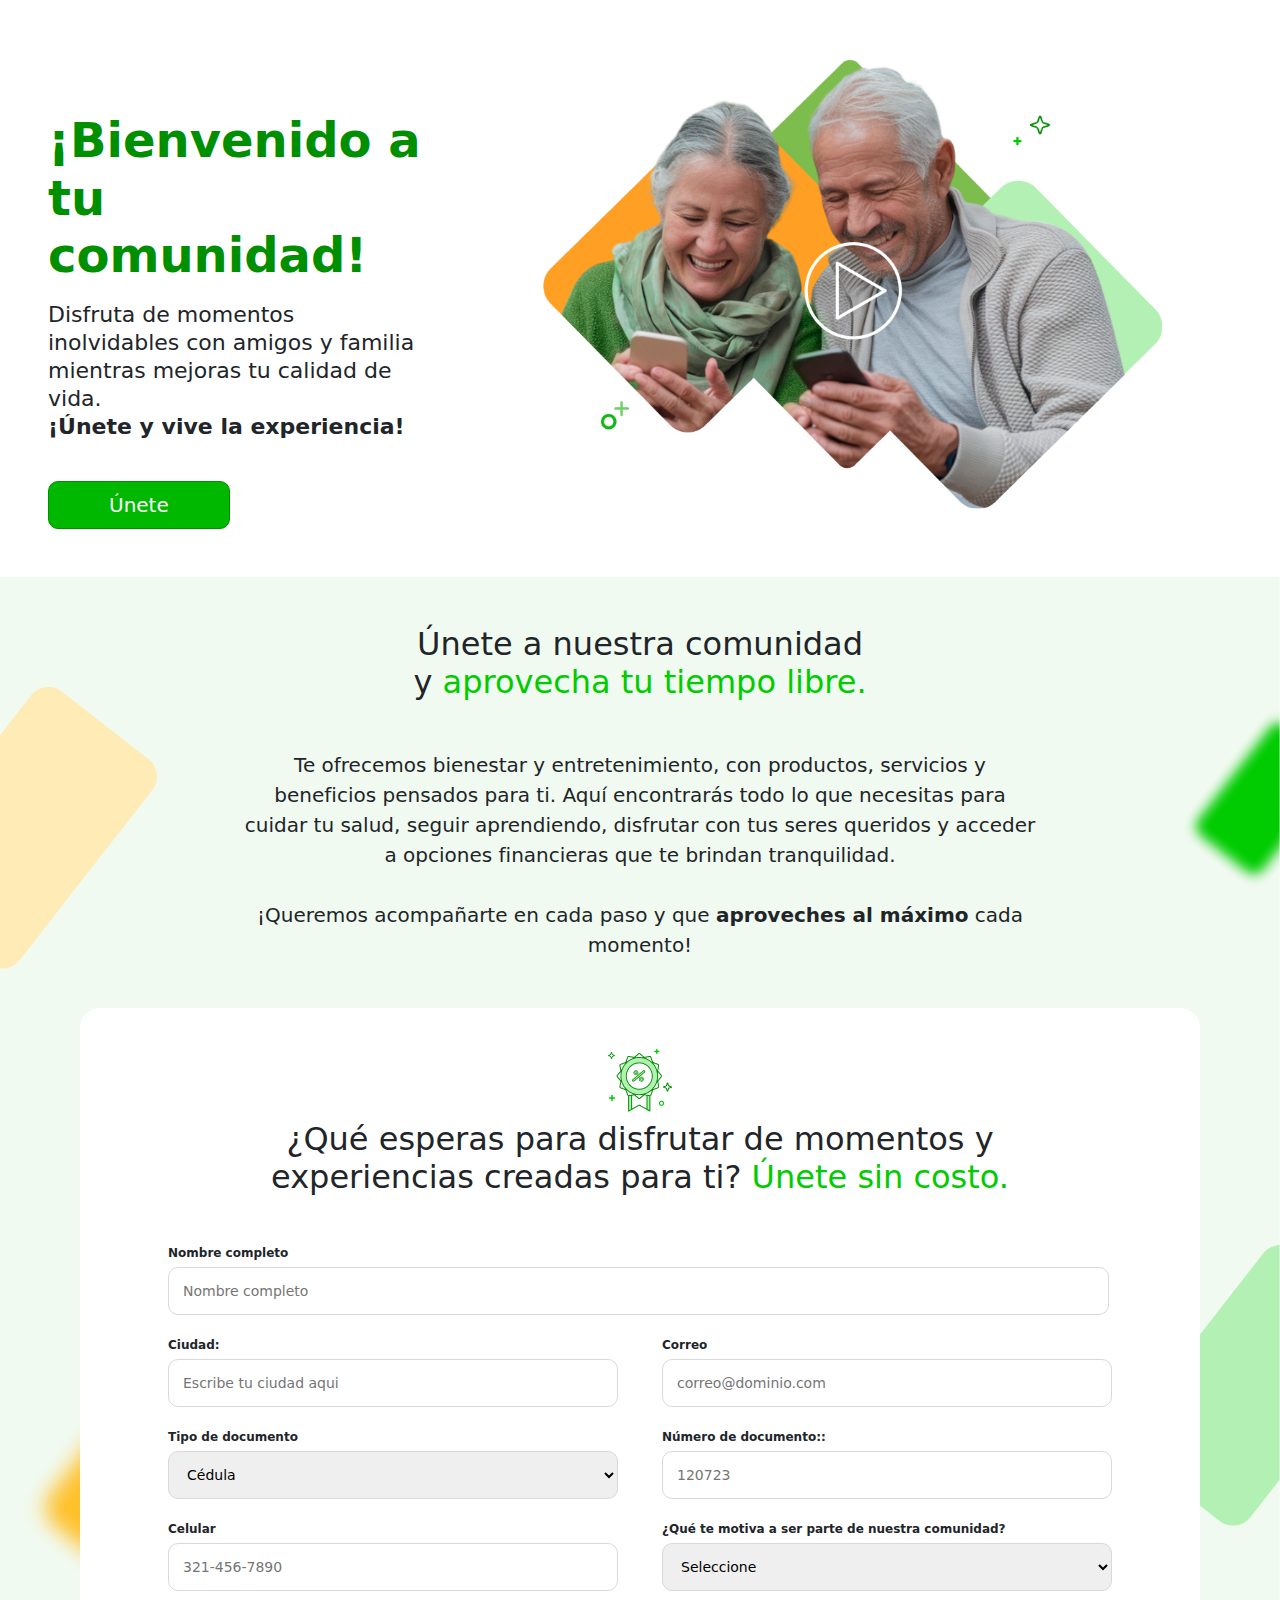
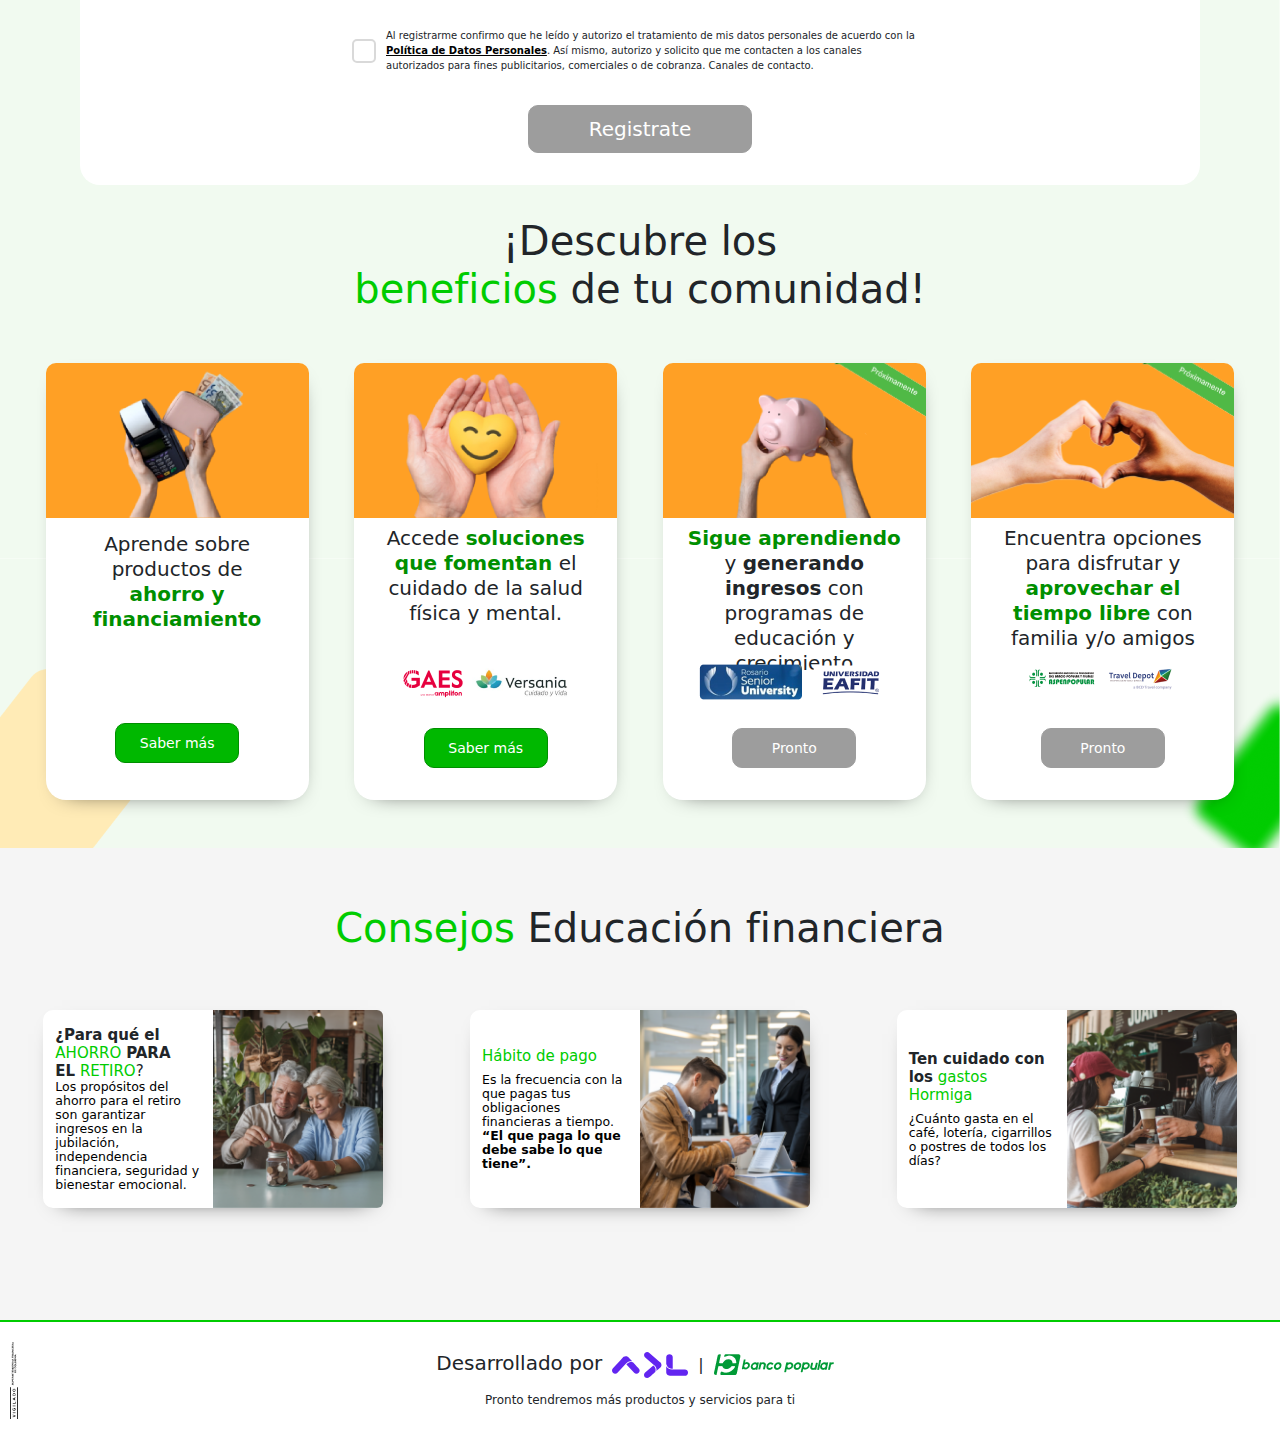
==== commit 222e6185: "Version 1.2.4" ====
--- a/club50mas/index.html
+++ b/club50mas/index.html
@@ -55,7 +55,7 @@
             <div id="nameError" class="error-message"></div>
           </div>
           <div class="mth-form flex-wrap justify-content-center align-items-center">
-            <div class="col-6 d-grid justify-content-center">
+            <div class="col-6 d-grid justify-content-start ps-2">
               <label><b>Ciudad:</b></label>
               <input id="city" type="text" placeholder="Escribe tu ciudad aqui" required>
               <div id="cityError" class="error-message"></div>
@@ -71,7 +71,7 @@
               <input id="phone" type="tel" placeholder="321-456-7890" required>
               <div id="phoneError" class="error-message"></div>
             </div>
-            <div class="col-6 d-grid justify-content-center">
+            <div class="col-6 d-grid justify-content-end pe-2">
               <label><b>Correo</b></label>
               <input id="email" type="text" placeholder="correo@dominio.com" required>
               <div id="emailError" class="error-message"></div>
@@ -206,9 +206,9 @@
                 <h6>Tarjeta de Crédito Posible</h6>
               </div>
             </a>
-            <a href="">
-              <div class="d-flex justify-content-start align-items-center content-logo mt-3">
-                <img src="./assets/MoneyTCredito.png" alt="Tarjeta de Crédito Posible">
+            <a href="/detalleProductoTarjetaCredito.html">
+              <div class="d-flex justify-content-start align-items-center content-logo mt-3">
+                <img src="./assets/MoneyTCredito.png" alt="Tarjeta de Crédito">
                 <h6>Tarjeta de Crédito</h6>
               </div>
             </a>
@@ -237,27 +237,27 @@
           </div>
           <div id="openAhorroEvent" class="openAhorroDiv mth-d-none">
             <h4 class="mt-3">Aprende sobre los beneficios</h4>
-            <a href="">
-              <div class="d-flex justify-content-start align-items-center content-logo mt-3">
-                <img src="./assets/Icon.png" alt="Tarjeta de Crédito Posible">
+            <a href="/detalleProductoCuentaPension.html">
+              <div class="d-flex justify-content-start align-items-center content-logo mt-3">
+                <img src="./assets/Icon.png" alt="cuenta pension">
                 <h6>Cuenta Pensión</h6>
               </div>
             </a>
-            <a href="">
+            <a href="/detalleProductoCDT.html">
               <div class="d-flex justify-content-center align-items-center content-logo content-logogray mt-3">
-                <img src="./assets/MoneyLibranza.png" alt="Tarjeta de Crédito Posible">
+                <img src="./assets/MoneyLibranza.png" alt="cdt">
                 <h6>CDT</h6>
               </div>
             </a>
-            <a href="">
-              <div class="d-flex justify-content-start align-items-center content-logo mt-3">
-                <img src="./assets/nomina.png" alt="Tarjeta de Crédito Posible">
+            <a href="/detalleProductoCuentaNomina.html">
+              <div class="d-flex justify-content-start align-items-center content-logo mt-3">
+                <img src="./assets/nomina.png" alt="Cuenta Nómina">
                 <h6>Cuenta Nómina</h6>
               </div>
             </a>
-            <a href="">
+            <a href="/detalleProductoCuentaAhorrar.html">
               <div class="d-flex justify-content-start align-items-center content-logo mt-3 mb-4">
-                <img src="./assets/wallet.png" alt="Tarjeta de Crédito Posible">
+                <img src="./assets/wallet.png" alt="Cuenta para ahorrar">
                 <h6>Cuenta para ahorrar</h6>
               </div>
             </a>
@@ -307,24 +307,23 @@
           </div>
           <div id="openSeguroEvent" class="openseguroDiv ">
             <h4 class="mt-3">Aprende sobre los beneficios</h4>
-            <a href="">
               <div class="d-flex justify-content-start align-items-center content-logo mt-3">
                 <img src="./assets/AidKit.png" alt="Tarjeta de Crédito Posible">
                 <h6>Seguro de hogar</h6>
               </div>
-            </a>
-            <a href="">
               <div class="d-flex justify-content-start align-items-center content-logo content-logogray mt-3">
                 <img src="./assets/Checkmark.png" alt="Tarjeta de Crédito Posible">
                 <h6>Seguro de Accidentes Personales</h6>
               </div>
-            </a>
-            <a href="">
               <div class="d-flex justify-content-start align-items-center content-logo content-logogray mt-3 mb-4">
                 <img src="./assets/Checkmark.png" alt="Tarjeta de Crédito Posible">
                 <h6>Asistencias</h6>
               </div>
-            </a>
+              <div class="mth-btn-frame mb-3">
+                <a class="mth-btn text-white d-flex justify-content-center" href="/detalleProductoSeguros.html">
+                  <h6>Conoce más</h6>
+              </a>
+              </div>
 
             <div class="content-text mb-3">
               <p>
--- a/club50mas/assets/css/styles.css
+++ b/club50mas/assets/css/styles.css
@@ -117,6 +117,14 @@
     margin: 5px 0;
 }
 
+.mth-btn-frame{
+    width: 26%;
+}
+
+.mth-btn-frame .mth-btn{
+    padding: 4px 20px;
+}
+
 .mth-form-name {
     margin-left: .5rem;
 }
@@ -126,742 +134,786 @@
     border: 1.5px solid #008C00;
 }
 
-.mth-content-tdatos p,
-.mth-content-form-internas p {
-    font-size: 10px;
-    padding: 2px 10px 0;
-}
-
-.mth-content-tdatos p a,
-.mth-content-form-internas p a {
-    font-weight: bold;
-    text-decoration: underline;
-    color: #000;
-
-}
-
-.mth-content-tdatos input,
-.mth-content-form-internas input {
-    width: 24px;
-    height: 24px;
-    border-radius: 20px;
-    -webkit-appearance: none;
-    -moz-appearance: none;
-    appearance: none;
-    border: 2px solid #D9D9D9;
-    border-radius: 5px;
-    background-color: #ffffff;
-    position: relative;
-}
-
-.autorice-content input {
-    width: 24px;
-    height: 24px;
-    border-radius: 20px;
-    -webkit-appearance: none;
-    -moz-appearance: none;
-    appearance: none;
-    border: 2px solid #D9D9D9;
-    border-radius: 5px;
-    background-color: #ffffff;
-    position: relative;
-}
-
-.autorice-content input:checked::before {
-    content: '';
-    position: absolute;
-    top: 2px;
-    left: 6px;
-    width: 8px;
-    height: 12px;
-    border: solid #00B800;
-    border-width: 0 3px 3px 0;
-    transform: rotate(45deg);
-}
-
-.mth-content-tdatos input:checked::before,
-.mth-content-form-internas input:checked::before {
-    content: '';
-    position: absolute;
-    top: 2px;
-    left: 6px;
-    width: 8px;
-    height: 12px;
-    border: solid #00B800;
-    border-width: 0 3px 3px 0;
-    transform: rotate(45deg);
-}
-
-.form-button {
-    font-size: 14px;
-    padding: 0.8rem 6rem;
-}
-
-.content-cards {
-    justify-content: space-evenly;
-    display: flex;
-}
-
-.mth-card {
-    background-color: #fff;
-    border-radius: 10px;
-    display: flex;
-    justify-content: center;
-    flex-wrap: wrap;
-    width: 263px;
-    max-width: 100%;
-    padding-bottom: 2rem;
-    box-shadow: 2px 7px 23px -17px #000000;
-    border-radius: 20px;
-    margin-top: 2px;
-}
-
-.mth-card-two {
-    background-color: #fff;
-    border-radius: 10px;
-    display: flex;
-    justify-content: center;
-    flex-wrap: wrap;
-    width: 340px;
-    max-width: 100%;
-    box-shadow: 2px 7px 23px -17px #000000;
-    border-radius: 10px;
-    margin-top: 2px;
-}
-
-.mth-card-two .card-body {
-    padding: 0 12px;
-}
-
-.mth-card-two h5 {
-    font-size: 15px;
-}
-
-.mth-card-two p {
-    font-size: 12.5px;
-    line-height: 14px;
-}
-
-
-.mth-card p {
-    font-size: 20px;
-    line-height: 25px;
-    margin: 0;
-    padding: 8px 23px;
-    height: 6.9em;
-}
-
-.mth-card .mth-btn {
-    padding: 0px;
-    font-size: 14px;
-    width: 124px;
-    height: 40px;
-    text-align: center;
-    display: flex;
-    align-items: center;
-    justify-content: center;
-}
-
-.mth-card .mth-btn-disabled {
-    padding: 5px 23px;
-    font-size: 14px;
-    background-color: #9D9D9D;
-    border-color: #9D9D9D;
-    cursor: not-allowed;
-    pointer-events: none;
-}
-
-.mth-btn-off {
-    background-color: #9D9D9D;
-    border: 1.5px solid #9D9D9D;
-    cursor: not-allowed !important;
-    border-radius: 10px;
-    font-size: 20px;
-    color: #fff;
-    padding: 8px 60px;
-    text-decoration: none;
-}
-
-.mth-card-img {
-    background-color: #FFA025;
-    border-radius: 10px 10px 0 0;
-    width: 100%;
-}
-
-.mth-card-img {
-    height: 155px;
-    pointer-events: none;
-    align-content: flex-end;
-}
-
-.mth-etiqueta {
-    position: absolute;
-    width: 265px;
-    pointer-events: none;
-}
-
-.mth-card-logos {
-    height: 4rem;
-    pointer-events: none;
-}
-
-.content-footer img {
-    vertical-align: middle;
-    margin: 0 10px;
-    pointer-events: none;
-}
-
-.content-footer h5 {
-    padding-top: 5px;
-}
-
-.content-footer p {
-    font-size: 12px;
-    font-weight: 500;
-}
-
-.content-footer {
-    border-top: 2px solid #00CC00;
-}
-
-.mth-vigilado {
-    position: absolute;
-    margin-top: 20px;
-    pointer-events: none;
-}
-
-.mth-content-three {
-    background: #F5F5F5;
-    padding-bottom: 3rem;
-}
-
-.error-message {
-    color: #FF0000;
-    font-size: 10px;
-    text-align: left;
-    display: none;
-}
-
-.cards-event-one .content-left {
-    background: #FFA025;
-    color: #fff;
-    display: grid;
-    justify-content: normal;
-    align-items: self-end;
-}
-
-.cards-event-one h2 span {
-    color: #ffebb6;
-}
-
-.cards-event-one .content-left h2 {
-    line-height: 32px;
-    width: 365px;
-}
-
-.cards-event-one .content-left p {
-    line-height: 24px;
-    font-size: 21px;
-    margin: 0;
-    width: 350px;
-}
-
-.cards-event-one .content-left div .img-tarjeta {
-    width: 157px;
-}
-
-.cards-event-one .content-right {
-    background-color: #f5f5f5;
-
-}
-
-.mth-d-active {
-    display: flex !important;
-    transition: 10s ease;
-}
-
-.mth-d-none {
-    display: none;
-    transition: 10s ease;
-}
-
-.btn-diseable {
-    background-color: #F5F5F5;
-    border: 1.5px solid #D9D9D9;
-    border-radius: 5px;
-    padding: 5px 10px;
-    color: #000;
-    text-decoration: none;
-    font-size: 12px;
-    cursor: pointer;
-}
-
-.btn-active {
-    background-color: #B3F0B3;
-    border: 1.5px solid #00B800;
-    border-radius: 5px;
-    padding: 5px 10px;
-    color: #008F00;
-    text-decoration: none;
-    font-size: 12px;
-    cursor: pointer;
-}
-
-.openFinanceDiv h6,
-.openHospitalDiv h6,
-.openExequialDiv h6,
-.openseguroDiv h6,
-.openAhorroDiv h6 {
-    padding: 5px 5px 0 5px;
-}
-
-.openFinanceDiv .content-logo,
-.openExequialDiv .content-logo,
-.openHospitalDiv .content-logo,
-.openseguroDiv .content-logo,
-.openAhorroDiv .content-logo {
-    border-radius: 5px;
-    border: 1.5px solid #D9D9D9;
-    background-color: #fff;
-    height: 2.5rem;
-    padding: 0 10px;
-
-}
-
-.openAhorroDiv a,
-.openExequialDiv a,
-.openHospitalDiv a,
-.openseguroDiv a,
-.openFinanceDiv a {
-    color: #000;
-    text-decoration: none;
-}
-
-.openFinanceDiv .content-logo img,
-.openseguroDiv .content-logo img,
-.openHospitalDiv .content-logo img,
-.openExequialDiv .content-logo img,
-.openAhorroDiv .content-logo img {
-    vertical-align: middle;
-    width: 24px;
-}
-
-.openFinanceDiv .content-logo:hover,
-.openHospitalDiv .content-logo:hover,
-.openExequialDiv .content-logo:hover,
-.openseguroDiv .content-logo:hover,
-.openAhorroDiv .content-logo:hover {
-    background: #F5F5F5 !important;
-    color: #008F00;
-}
-
-.content-text {
-    line-height: 18px;
-}
-
-.content-text a {
-    color: #00CC00;
-    text-decoration: none;
-    font-weight: bold;
-}
-
-.content-right .card {
-    border-radius: 20px;
-    padding: 30px;
-}
-
-.content-right .card h1 {
-    line-height: 100%;
-}
-
-.content-video img {
-    width: 513px;
-}
-
-.comunidad-img img {
-    width: 107px;
-    vertical-align: middle;
-}
-
-
-/* -------------------- estilos detalle producto crédito libranza --------------------------*/
-
-.mth-banner {
-    height: 450px;
-    background-image: url('../bannerDPLibranza.jfif');
-    background-size: cover;
-    background-position: 0% 35%;
-}
-
-.mth-banner-tarjeta-posible {
-    height: 450px;
-    background-image: url('../banner_tarjeta_posible.png');
-    background-size: cover;
-    background-position: 0% 35%;
-}
-
-.mth-content-one-detalle-producto,
-.mth-content-two-detalle-producto,
-.mth-content-three-detalle-producto {
-    background-color: #F5F5F5;
-}
-
-.mth-form-int {
-    width: 40% !important;
-    background-color: #FEFEFE;
-    box-shadow: 9px 12px 58.1px 0px #232e2440;
-    border-radius: 13px;
-}
-
-.mth-form-int input,
-.mth-form-int select {
-    height: 45px;
-    border-radius: 6px;
-    border: 0.75px solid #D9D9D9;
-    /* padding: 0 8px; */
-    font-size: 14px;
-}
-
-.mth-check-form-int {
-    height: 24px !important;
-}
-
-.mth-img-bank {
-    width: 22% !important;
-}
-
-.mth-txt-h5 {
-    font-weight: 700;
-}
-
-.mth-txt-color-h4,
-.mth-txt-color-h5 {
-    color: #00B800;
-}
-
-.mth-lbl-nombre,
-.mth-lbl-correo,
-.mth-lbl-tipo-docu,
-.mth-lbl-documento,
-.mth-lbl-celular,
-.mth-lbl-atencion {
-    font-size: 14px;
-    font-weight: 500;
-    line-height: 12px;
-}
-
-#inputNombre:focus,
-#inputCorreo:focus,
-#documentoInt:focus,
-#inputCelular:focus {
-    background-color: #C5ECBF;
-    border: 0.75px solid #008C00;
-}
-
-.mth-btn-registro {
-
-    background-color: #9D9D9D;
-    border: 1.5px solid #9D9D9D;
-    cursor: not-allowed !important;
-    color: #ffffff;
-    border-radius: 6px;
-    padding: 12px 41%;
-    border: none;
-    font-weight: 600;
-}
-
-.mth-btn-regresar {
-    border-radius: 8px;
-    border: 0.5px solid #D8D8D8;
-    color: #000;
-    background-color: #FFFFFF;
-    padding: 6px 2%;
-}
-
-.mth-chevron-left {
-    color: #00CC00;
-    font-size: 12px;
-    text-align: left;
-    font-weight: 700;
-}
-
-.mth-button-dropdown {
-    width: 95%;
-    text-align: left;
-    border-radius: 10px;
-    background-color: #ffffff;
-    border: 1px solid #D9D9D9;
-    color: #000;
-    padding: 2%;
-}
-
-.mth-text-h4-color {
-    color: #008F00;
-    font-weight: 600;
-    line-height: 35px;
-}
-
-.mth-img-organizer {
-    width: 8% !important;
-}
-
-img.mth-img-player-mijo {
-    width: 80%;
-}
-
-.card {
-    border: none;
-    height: 325px;
-    border-radius: 15px;
-    box-shadow: 0px 8px 16px 0px #00000023;
-}
-
-.carousel-indicators [data-bs-target] {
-    width: 15px !important;
-    height: 15px !important;
-    border-radius: 50% !important;
-    background-color: #00CC00 !important;
-}
-
-.carousel-indicators {
-    position: static !important;
-    margin-top: 1rem !important;
-}
-
-.carousel-indicators .active {
-    opacity: 1 !important;
-    background-color: #00CC00 !important;
-}
-
-.card-text {
-    font-size: 12px;
-    font-weight: 400;
-    color: #000;
-    line-height: 13px;
-    text-align: left;
-}
-
-.mth-btn-carousel {
-    border-radius: 32px;
-    background-color: #C5ECBF;
-    color: #008C00;
-    font-size: 12px;
-    font-weight: 500;
-    line-height: 17px;
-    border: none;
-    width: 224px;
-}
-
-
-.content-thankyoupage div {
-    width: 700px;
-}
-
-.form-title {
-    margin: 0 6rem;
-}
-
-.mth-form {
-    display: flex;
-
-}
-
-.mth-content-tdatos {
-    padding: 0 12rem;
-}
-
-.slide-mb {
-    display: none;
-}
-
-/* Responsive Tablet*/
-
-@media (max-width: 768px) {
-
-    .mth-form {
-        display: grid;
+    .mth-content-tdatos p,
+    .mth-content-form-internas p {
+        font-size: 10px;
+        padding: 2px 10px 0;
     }
 
-    .mth-form div {
-        width: 100%;
-    }
-
-    .mth-text h2 {
-        font-size: 42px !important;
-    }
-
-    .mth-bannerOne div:nth-of-type(1) {
-        flex-direction: column-reverse;
-        text-align: center;
-    }
-
-    .mth-bannerOne div>div {
-        width: 100% !important;
-    }
-
-    .mth-bannerOne p {
-        font-size: 28px;
-        margin: 0 8rem !important;
-        line-height: 33px;
-    }
-
-    .mth-bannerOne button {
-        margin: 2rem 0 !important;
-        padding: 8px 133px;
-        font-size: 30px;
-    }
-
-    .mth-content-two .mth-text p {
-        margin: 1rem 8rem;
-        ;
-    }
-
-    .mth-card-form {
-        margin: 2rem 2.5rem;
-        padding: 1rem 2rem;
-    }
-
-    .form-title {
-        margin: 0 3rem;
-    }
-
-    .mth-form input,
-    .mth-form-name input,
-    .mth-form select {
-        width: 600px;
-
-    }
-
-    .mth-bannerOne h1 {
-        margin: 1rem 0 !important;
-        font-size: 50px;
-        padding: 0 4rem;
-    }
-
-    .mth-content-tdatos {
-        padding: 0 1rem;
-    }
-
-    .mth-btn-off {
-        padding: 8px 252px;
-    }
-
-    .mth-card-two {
-        flex-wrap: nowrap;
-    }
-
-    .mth-dnone {
-        display: none;
-    }
-
-    .mth-slider {
-        flex-wrap: nowrap;
-        overflow-x: scroll;
-        scrollbar-width: none;
-        margin-left: 25px;
-    }
-
-    .mth-card {
-        margin: 0 20px;
-        width: 263px;
-    }
-
-    .mth-card p {
-        padding: 8px 22px;
-        line-height: 25px;
-        height: 6em;
-    }
-
-    .mth-card .pb-5 {
-        padding: 0 !important;
-    }
-
-    .mth-card-img {
-        width: 263px;
-    }
-
-    .mth-content-three {
-        padding-bottom: 0 !important;
-    }
-
-    .carousel-indicators {
-        margin-bottom: 0 !important;
-
-    }
-
-    .slide-mb {
-        display: block;
-    }
-
-    .mth-top {
-        margin-top: 3rem;
-    }
-
-    .mth-d-active {
-        display: grid !important;
-    }
-
-    .cards-event-one .col-6 {
-        width: 100%;
-        display: flex;
-        flex-direction: row-reverse;
-        justify-content: start;
-        align-items: center;
-    }
-
-    .comunidad-img {
-        width: 96% !important;
-    }
-
-    .content-left div:nth-of-type(1) {
-        text-align: center;
-        width: 65%;
-    }
-
-    .tarjetabp {
-        padding-top: 7rem;
-    }
-
-    .content-right .card {
-        margin-top: -55px;
-    }
-
-    .content-right .card h1 {
-        font-size: 50px;
-        margin-bottom: 20px;
-    }
-
-    .mth-text h1 {
-        font-size: 42px;
-        padding: 0 8rem;
-    }
-
-    .mth-content-three h1 {
-        font-size: 42px;
-        padding: 0 8rem;
-    }
-
-    .mth-card-two h5 {
-        font-size: 19px;
-    }
-
-    .mth-card-two p {
-        font-size: 16px;
-    }
-
-    .mth-card-two {
-        width: 388px;
-    }
-
-    .card-two-img {
-        text-align: end;
-    }
-
-    .autorice-content {
-        width: 81%;
-    }
-
-    .legal-form {
-        width: 85%;
-    }
-}+        .mth-content-tdatos p a,
+        .mth-content-form-internas p a {
+            font-weight: bold;
+            text-decoration: underline;
+            color: #000;
+
+        }
+
+            .mth-content-tdatos input,
+            .mth-content-form-internas input {
+                width: 24px;
+                height: 24px;
+                border-radius: 20px;
+                -webkit-appearance: none;
+                -moz-appearance: none;
+                appearance: none;
+                border: 2px solid #D9D9D9;
+                border-radius: 5px;
+                background-color: #ffffff;
+                position: relative;
+            }
+
+            .autorice-content input {
+                width: 24px;
+                height: 24px;
+                border-radius: 20px;
+                -webkit-appearance: none;
+                -moz-appearance: none;
+                appearance: none;
+                border: 2px solid #D9D9D9;
+                border-radius: 5px;
+                background-color: #ffffff;
+                position: relative;
+            }
+
+            .autorice-content input:checked::before {
+                content: '';
+                position: absolute;
+                top: 2px;
+                left: 6px;
+                width: 8px;
+                height: 12px;
+                border: solid #00B800;
+            }
+
+                .mth-content-tdatos input:checked::before,
+                .mth-content-form-internas input:checked::before {
+                    content: '';
+                    position: absolute;
+                    top: 2px;
+                    left: 6px;
+                    width: 8px;
+                    height: 12px;
+                    border: solid #00B800;
+                    border-width: 0 3px 3px 0;
+                    transform: rotate(45deg);
+                }
+
+                .form-button {
+                    font-size: 14px;
+                    padding: 0.8rem 6rem;
+                }
+
+                .content-cards {
+                    justify-content: space-evenly;
+                    display: flex;
+                }
+
+                .mth-card {
+                    background-color: #fff;
+                    border-radius: 10px;
+                    display: flex;
+                    justify-content: center;
+                    flex-wrap: wrap;
+                    width: 263px;
+                    max-width: 100%;
+                    padding-bottom: 2rem;
+                    box-shadow: 2px 7px 23px -17px #000000;
+                    border-radius: 20px;
+                    margin-top: 2px;
+                }
+
+                .mth-card-two {
+                    background-color: #fff;
+                    border-radius: 10px;
+                    display: flex;
+                    justify-content: center;
+                    flex-wrap: wrap;
+                    width: 340px;
+                    max-width: 100%;
+                    box-shadow: 2px 7px 23px -17px #000000;
+                    border-radius: 10px;
+                    margin-top: 2px;
+                }
+
+                .mth-card-two .card-body {
+                    padding: 0 12px;
+                }
+
+                .mth-card-two h5 {
+                    font-size: 15px;
+                }
+
+                .mth-card-two p {
+                    font-size: 12.5px;
+                    line-height: 14px;
+                }
+
+
+                .mth-card p {
+                    font-size: 20px;
+                    line-height: 25px;
+                    margin: 0;
+                    padding: 8px 23px;
+                    height: 6.9em;
+                }
+
+                .mth-card .mth-btn {
+                    padding: 0px;
+                    font-size: 14px;
+                    width: 124px;
+                    height: 40px;
+                    text-align: center;
+                    display: flex;
+                    align-items: center;
+                    justify-content: center;
+                }
+
+                .mth-card .mth-btn-disabled {
+                    padding: 5px 23px;
+                    font-size: 14px;
+                    background-color: #9D9D9D;
+                    border-color: #9D9D9D;
+                    cursor: not-allowed;
+                    pointer-events: none;
+                }
+
+                .mth-btn-off {
+                    background-color: #9D9D9D;
+                    border: 1.5px solid #9D9D9D;
+                    cursor: not-allowed !important;
+                    border-radius: 10px;
+                    font-size: 20px;
+                    color: #fff;
+                    padding: 8px 60px;
+                    text-decoration: none;
+                }
+
+                .mth-card-img {
+                    background-color: #FFA025;
+                    border-radius: 10px 10px 0 0;
+                    width: 100%;
+                }
+
+                .mth-card-img {
+                    height: 155px;
+                    pointer-events: none;
+                    align-content: flex-end;
+                }
+
+                .mth-etiqueta {
+                    position: absolute;
+                    width: 265px;
+                    pointer-events: none;
+                }
+
+                .mth-card-logos {
+                    height: 4rem;
+                    pointer-events: none;
+                }
+
+                .content-footer img {
+                    vertical-align: middle;
+                    margin: 0 10px;
+                    pointer-events: none;
+                }
+
+                .content-footer h5 {
+                    padding-top: 5px;
+                }
+
+                .content-footer p {
+                    font-size: 12px;
+                    font-weight: 500;
+                }
+
+                .content-footer {
+                    border-top: 2px solid #00CC00;
+                }
+
+                .mth-vigilado {
+                    position: absolute;
+                    margin-top: 20px;
+                    pointer-events: none;
+                }
+
+                .mth-content-three {
+                    background: #F5F5F5;
+                    padding-bottom: 3rem;
+                }
+
+                .error-message {
+                    color: #FF0000;
+                    font-size: 10px;
+                    text-align: left;
+                    display: none;
+                }
+
+                .cards-event-one .content-left {
+                    background: #FFA025;
+                    color: #fff;
+                    display: grid;
+                    justify-content: normal;
+                    align-items: self-end;
+                }
+
+                .cards-event-one h2 span {
+                    color: #ffebb6;
+                }
+
+                .cards-event-one .content-left h2 {
+                    line-height: 32px;
+                    width: 365px;
+                }
+
+                .cards-event-one .content-left p {
+                    line-height: 24px;
+                    font-size: 21px;
+                    margin: 0;
+                    width: 350px;
+                }
+
+                .cards-event-one .content-left div .img-tarjeta {
+                    width: 157px;
+                }
+
+                .cards-event-one .content-right {
+                    background-color: #f5f5f5;
+
+                }
+
+                .mth-d-active {
+                    display: flex !important;
+                    transition: 10s ease;
+                }
+
+                .mth-d-none {
+                    display: none;
+                    transition: 10s ease;
+                }
+
+                .btn-diseable {
+                    background-color: #F5F5F5;
+                    border: 1.5px solid #D9D9D9;
+                    border-radius: 5px;
+                    padding: 5px 10px;
+                    color: #000;
+                    text-decoration: none;
+                    font-size: 12px;
+                    cursor: pointer;
+                }
+
+                .btn-active {
+                    background-color: #B3F0B3;
+                    border: 1.5px solid #00B800;
+                    border-radius: 5px;
+                    padding: 5px 10px;
+                    color: #008F00;
+                    text-decoration: none;
+                    font-size: 12px;
+                    cursor: pointer;
+                }
+
+                .openFinanceDiv h6,
+                .openHospitalDiv h6,
+                .openExequialDiv h6,
+                .openseguroDiv h6,
+                .openAhorroDiv h6 {
+                    padding: 5px 5px 0 5px;
+                }
+
+                .openFinanceDiv .content-logo,
+                .openExequialDiv .content-logo,
+                .openHospitalDiv .content-logo,
+                .openseguroDiv .content-logo,
+                .openAhorroDiv .content-logo {
+                    border-radius: 5px;
+                    border: 1.5px solid #D9D9D9;
+                    background-color: #fff;
+                    height: 2.5rem;
+                    padding: 0 10px;
+
+                }
+
+                .openAhorroDiv a,
+                .openExequialDiv a,
+                .openHospitalDiv a,
+                .openseguroDiv a,
+                .openFinanceDiv a {
+                    color: #000;
+                    text-decoration: none;
+                }
+
+                .openFinanceDiv .content-logo img,
+                .openseguroDiv .content-logo img,
+                .openHospitalDiv .content-logo img,
+                .openExequialDiv .content-logo img,
+                .openAhorroDiv .content-logo img {
+                    vertical-align: middle;
+                    width: 24px;
+                }
+
+                .openFinanceDiv .content-logo:hover,
+                .openHospitalDiv .content-logo:hover,
+                .openExequialDiv .content-logo:hover,
+                .openseguroDiv .content-logo:hover,
+                .openAhorroDiv .content-logo:hover {
+                    background: #F5F5F5 !important;
+                    color: #008F00;
+                }
+
+                .content-text {
+                    line-height: 18px;
+                }
+
+                .content-text a {
+                    color: #00CC00;
+                    text-decoration: none;
+                    font-weight: bold;
+                }
+
+                .content-right .card {
+                    border-radius: 20px;
+                    padding: 30px;
+                }
+
+                .content-right .card h1 {
+                    line-height: 100%;
+                }
+
+                .content-video img {
+                    width: 513px;
+                }
+
+                .comunidad-img img {
+                    width: 107px;
+                    vertical-align: middle;
+                }
+
+
+                /* -------------------- estilos detalle producto crédito libranza --------------------------*/
+
+                .mth-banner {
+                    height: 450px;
+                    background-image: url('../bannerDPLibranza.jfif');
+                    background-size: cover;
+                    background-position: 0% 35%;
+                }
+
+                .mth-banner-tarjeta-posible {
+                    height: 450px;
+                    background-image: url('../banner_tarjeta_posible.png');
+                    background-size: cover;
+                    background-position: 0% 35%;
+                    background-size: cover;
+                    background-position: 0% 35%;
+                }
+
+                .mth-banner-credito-libranza {
+                    background-image: url('../bannerDPLibranza.jfif');
+                }
+
+                .mth-banner-tarjeta-posible {
+                    background-image: url('../banner_tarjeta_posible.png');
+                }
+
+                .mth-banner-tarjeta-credito {
+                    background-image: url('../banner-tarjeta-credito.png');
+                }
+
+                .mth-banner-cuenta-ahorrar {
+                    background-image: url('../banner-cuenta-ahorrar.png');
+                }
+
+                .mth-banner-cdt {
+                    background-image: url('../banner-cdt.png');
+                }
+
+                .mth-banner-cuenta-nomina {
+                    background-image: url('../banner-cuenta-nomina.png');
+                }
+
+                .mth-banner-cuenta-pension {
+                    background-image: url('../banner-cuenta-pension.png');
+                }
+
+                .mth-banner-seguros {
+                    background-image: url('../banner-seguros.png');
+                }
+
+                .mth-content-one-detalle-producto,
+                .mth-content-two-detalle-producto,
+                .mth-content-three-detalle-producto {
+                    background-color: #F5F5F5;
+                }
+
+                .mth-form-int {
+                    width: 40% !important;
+                    background-color: #FEFEFE;
+                    box-shadow: 9px 12px 58.1px 0px #232e2440;
+                    border-radius: 13px;
+                }
+
+                .mth-form-int input,
+                .mth-form-int select {
+                    height: 45px;
+                    border-radius: 6px;
+                    border: 0.75px solid #D9D9D9;
+                    /* padding: 0 8px; */
+                    font-size: 14px;
+                }
+
+                .mth-check-form-int {
+                    height: 24px !important;
+                }
+
+                .mth-img-bank {
+                    width: 22% !important;
+                }
+
+                .mth-txt-h5 {
+                    font-weight: 700;
+                }
+
+                .mth-txt-color-h4,
+                .mth-txt-color-h5 {
+                    color: #00B800;
+                }
+
+                .mth-lbl-nombre,
+                .mth-lbl-correo,
+                .mth-lbl-tipo-docu,
+                .mth-lbl-documento,
+                .mth-lbl-celular,
+                .mth-lbl-atencion {
+                    font-size: 14px;
+                    font-weight: 500;
+                    line-height: 12px;
+                }
+
+                #inputNombre:focus,
+                #inputCorreo:focus,
+                #documentoInt:focus,
+                #inputCelular:focus {
+                    background-color: #C5ECBF;
+                    border: 0.75px solid #008C00;
+                }
+
+                .mth-btn-registro {
+
+                    background-color: #9D9D9D;
+                    border: 1.5px solid #9D9D9D;
+                    cursor: not-allowed !important;
+                    color: #ffffff;
+                    border-radius: 6px;
+                    padding: 12px 41%;
+                    border: none;
+                    font-weight: 600;
+                }
+
+                .mth-btn-regresar {
+                    border-radius: 8px;
+                    border: 0.5px solid #D8D8D8;
+                    color: #000;
+                    background-color: #FFFFFF;
+                    padding: 6px 2%;
+                }
+
+                .mth-chevron-left {
+                    color: #00CC00;
+                    font-size: 12px;
+                    text-align: left;
+                    font-weight: 700;
+                }
+
+                .mth-button-dropdown {
+                    width: 95%;
+                    text-align: left;
+                    border-radius: 10px;
+                    background-color: #ffffff;
+                    border: 1px solid #D9D9D9;
+                    color: #000;
+                    padding: 2%;
+                }
+
+                .mth-button-dropdown-seguros {
+                    width: 100%;
+                }
+
+                .mth-text-h4-color {
+                    color: #008F00;
+                    font-weight: 600;
+                    line-height: 35px;
+                }
+
+                .mth-img-organizer {
+                    width: 8% !important;
+                }
+
+                img.mth-img-player-mijo {
+                    width: 80%;
+                }
+
+                .card {
+                    border: none;
+                    height: 325px;
+                    border-radius: 15px;
+                    box-shadow: 0px 8px 16px 0px #00000023;
+                }
+
+                .carousel-indicators [data-bs-target] {
+                    width: 15px !important;
+                    height: 15px !important;
+                    border-radius: 50% !important;
+                    background-color: #00CC00 !important;
+                }
+
+                .carousel-indicators {
+                    position: static !important;
+                    margin-top: 1rem !important;
+                }
+
+                .carousel-indicators .active {
+                    opacity: 1 !important;
+                    background-color: #00CC00 !important;
+                }
+
+                .card-text {
+                    font-size: 12px;
+                    font-weight: 400;
+                    color: #000;
+                    line-height: 13px;
+                    text-align: left;
+                }
+
+                .mth-btn-carousel {
+                    border-radius: 32px;
+                    background-color: #C5ECBF;
+                    color: #008C00;
+                    font-size: 12px;
+                    font-weight: 500;
+                    line-height: 17px;
+                    border: none;
+                    width: 224px;
+                }
+
+
+                .content-thankyoupage div {
+                    width: 700px;
+                }
+
+                .form-title {
+                    margin: 0 6rem;
+                }
+
+                .mth-form {
+                    display: flex;
+
+                }
+
+                .mth-content-tdatos {
+                    padding: 0 12rem;
+                }
+
+                .slide-mb {
+                    display: none;
+                }
+
+                /* Responsive Tablet*/
+
+                @media (max-width: 768px) {
+
+                    .mth-form {
+                        display: grid;
+                    }
+
+                    .mth-form div {
+                        width: 100%;
+                    }
+
+                    .mth-text h2 {
+                        font-size: 42px !important;
+                    }
+
+                    .mth-bannerOne div:nth-of-type(1) {
+                        flex-direction: column-reverse;
+                        text-align: center;
+                    }
+
+                    .mth-bannerOne div>div {
+                        width: 100% !important;
+                    }
+
+                    .mth-bannerOne p {
+                        font-size: 28px;
+                        margin: 0 8rem !important;
+                        line-height: 33px;
+                    }
+
+                    .mth-bannerOne button {
+                        margin: 2rem 0 !important;
+                        padding: 8px 133px;
+                        font-size: 30px;
+                    }
+
+                    .mth-content-two .mth-text p {
+                        margin: 1rem 8rem;
+                        ;
+                    }
+
+                    .mth-card-form {
+                        margin: 2rem 2.5rem;
+                        padding: 1rem 2rem;
+                    }
+
+                    .form-title {
+                        margin: 0 3rem;
+                    }
+
+                    .mth-form input,
+                    .mth-form-name input,
+                    .mth-form select {
+                        width: 600px;
+
+                    }
+
+                    .mth-bannerOne h1 {
+                        margin: 1rem 0 !important;
+                        font-size: 50px;
+                        padding: 0 4rem;
+                    }
+
+                    .mth-content-tdatos {
+                        padding: 0 1rem;
+                    }
+
+                    .mth-btn-off {
+                        padding: 8px 252px;
+                    }
+
+                    .mth-card-two {
+                        flex-wrap: nowrap;
+                    }
+
+                    .mth-dnone {
+                        display: none;
+                    }
+
+                    .mth-slider {
+                        flex-wrap: nowrap;
+                        overflow-x: scroll;
+                        scrollbar-width: none;
+                        margin-left: 25px;
+                    }
+
+                    .mth-card {
+                        margin: 0 20px;
+                        width: 263px;
+                    }
+
+                    .mth-card p {
+                        padding: 8px 22px;
+                        line-height: 25px;
+                        height: 6em;
+                    }
+
+                    .mth-card .pb-5 {
+                        padding: 0 !important;
+                    }
+
+                    .mth-card-img {
+                        width: 263px;
+                    }
+
+                    .mth-content-three {
+                        padding-bottom: 0 !important;
+                    }
+
+                    .carousel-indicators {
+                        margin-bottom: 0 !important;
+
+                    }
+
+                    .slide-mb {
+                        display: block;
+                    }
+
+                    .mth-top {
+                        margin-top: 3rem;
+                    }
+
+                    .mth-d-active {
+                        display: grid !important;
+                    }
+
+                    .cards-event-one .col-6 {
+                        width: 100%;
+                        display: flex;
+                        flex-direction: row-reverse;
+                        justify-content: start;
+                        align-items: center;
+                    }
+
+                    .comunidad-img {
+                        width: 96% !important;
+                    }
+
+                    .content-left div:nth-of-type(1) {
+                        text-align: center;
+                        width: 65%;
+                    }
+
+                    .tarjetabp {
+                        padding-top: 7rem;
+                    }
+
+                    .content-right .card {
+                        margin-top: -55px;
+                    }
+
+                    .content-right .card h1 {
+                        font-size: 50px;
+                        margin-bottom: 20px;
+                    }
+
+                    .mth-text h1 {
+                        font-size: 42px;
+                        padding: 0 8rem;
+                    }
+
+                    .mth-content-three h1 {
+                        font-size: 42px;
+                        padding: 0 8rem;
+                    }
+
+                    .mth-card-two h5 {
+                        font-size: 19px;
+                    }
+
+                    .mth-card-two p {
+                        font-size: 16px;
+                    }
+
+                    .mth-card-two {
+                        width: 388px;
+                    }
+
+                    .card-two-img {
+                        text-align: end;
+                    }
+
+                    .autorice-content {
+                        width: 81%;
+                    }
+
+                    .legal-form {
+                        width: 85%;
+                    }
+                }
+
+                .content-thankyoupage div {
+                    width: 700px;
+                }
+
+                .mth-li-guion {
+                    list-style: none;
+                }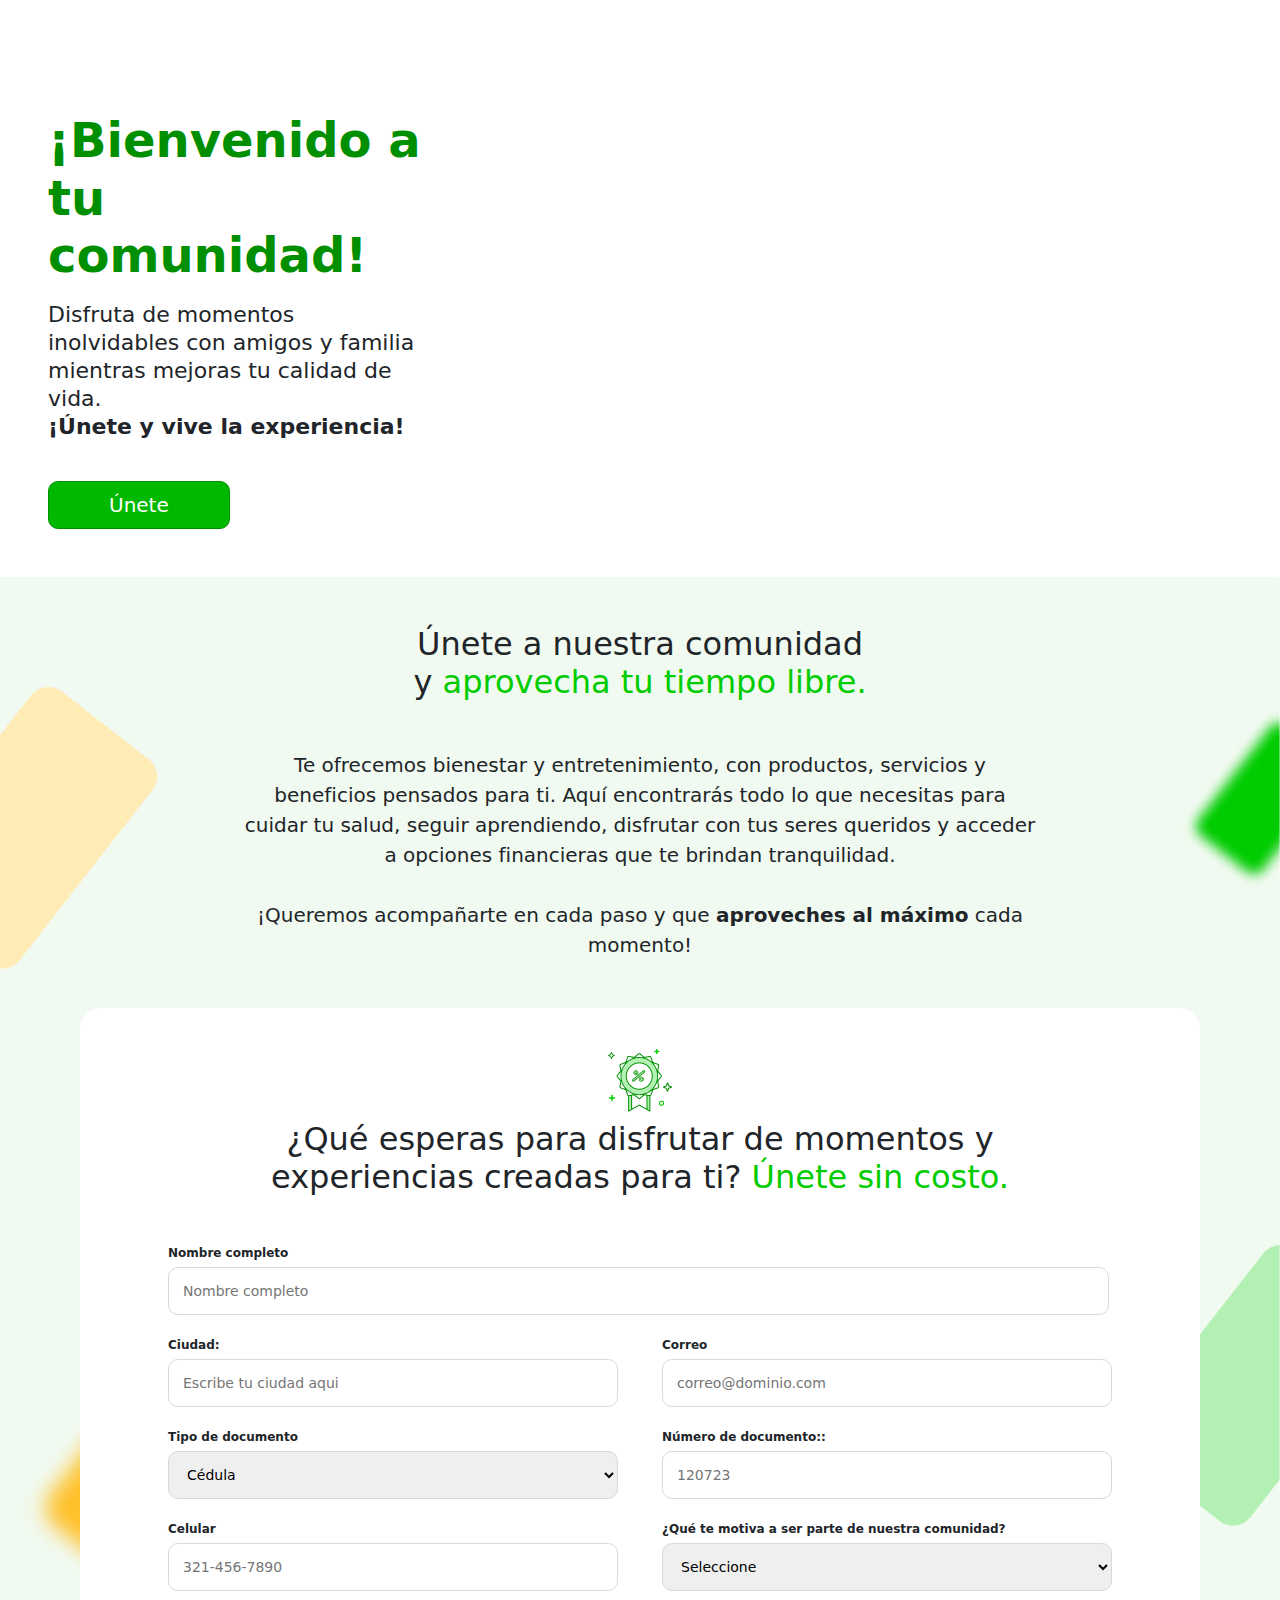
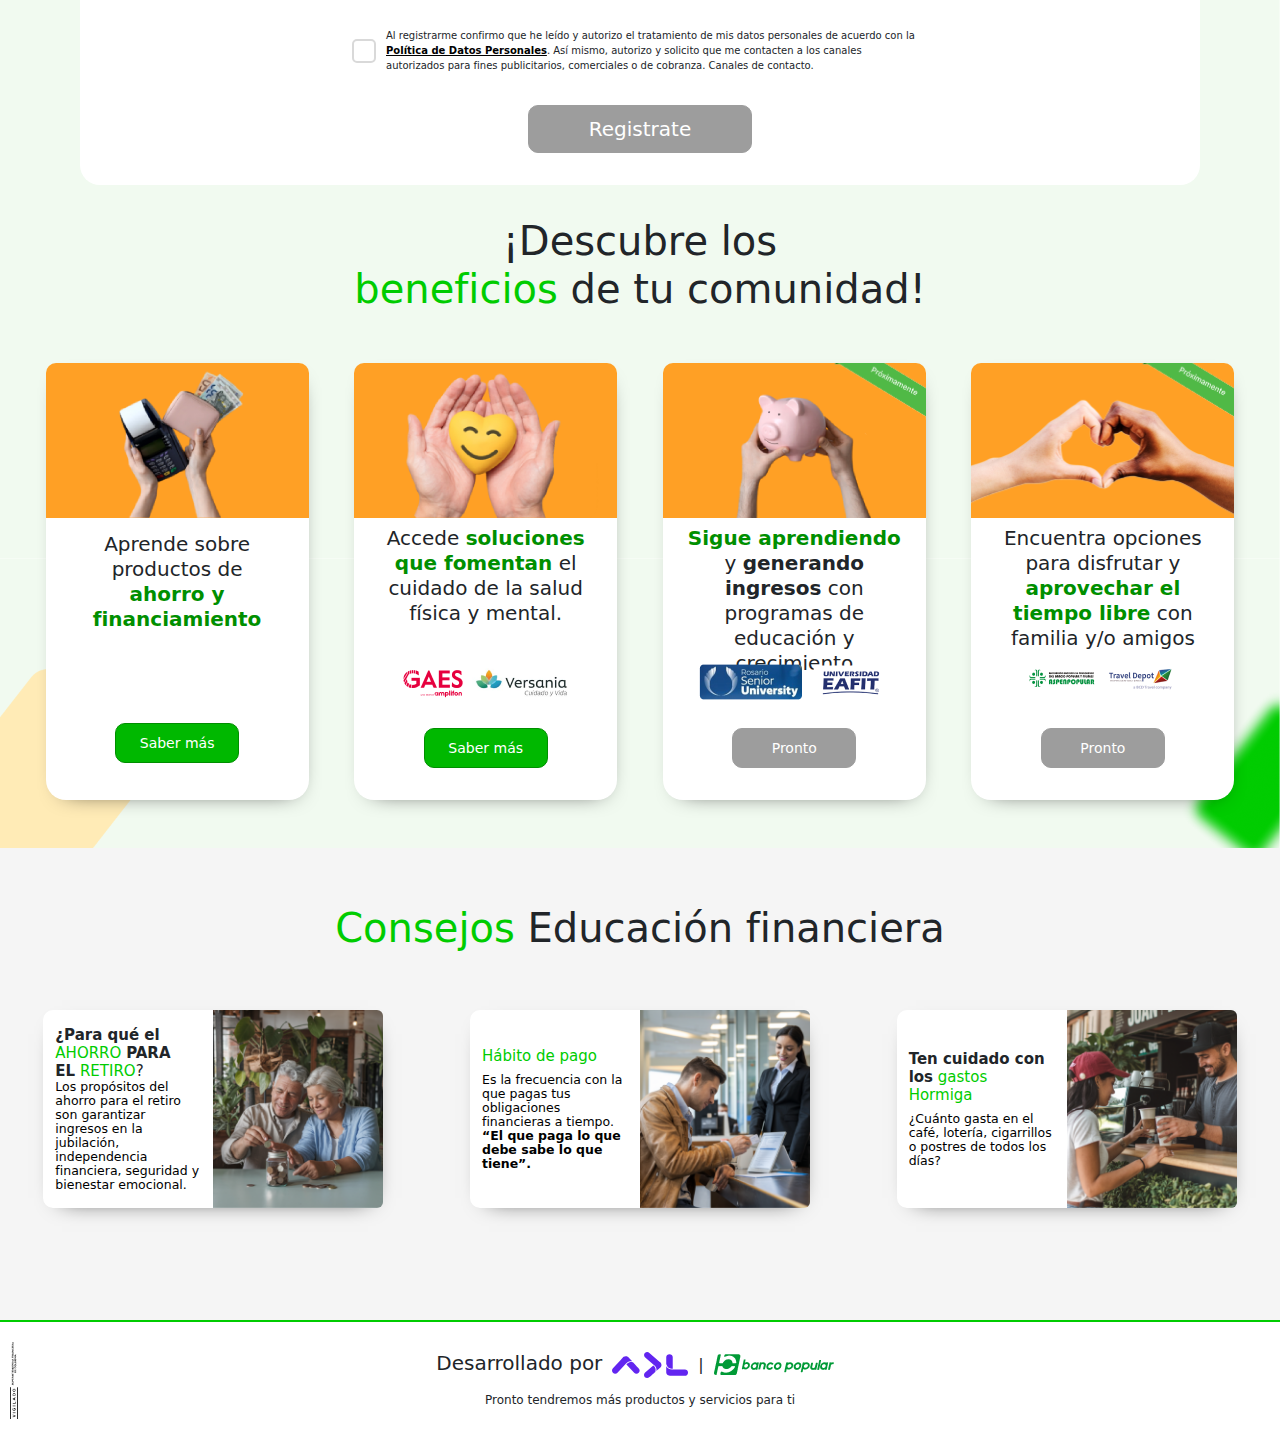
==== commit ca38bd69: "Version 1.2.5" ====
--- a/club50mas/index.html
+++ b/club50mas/index.html
@@ -24,7 +24,14 @@
         </button>
       </div>
       <div class="col-8 col-sm-8 col-md-8 col-lg-8 text-center">
-        <img src="assets/Bannerone.png" alt="banner" class="w-75">
+        <div class="video-container">
+          <div class="ratio ratio-16x9">
+            <video id="myVideo" src="assets/video/video_home.mp4" autoplay mute loop>
+              Tu navegador no soporta la etiqueta de video.
+            </video>
+                    </div>
+          <button id="playPauseBtn" class="play-pause-btn" onclick="togglePlayPause()"><img src="assets/video/play.png" alt="play"></button> <!-- Play/Pause button -->
+        </div>
       </div>
     </div>
   </div>
@@ -199,7 +206,8 @@
             <a onclick="openFinance()" id="btnFinance" class="btn-active">Financiamiento</a>
           </div>
           <div id="openFinanceEvent" class="openFinanceDiv">
-            <h4 class="mt-3">Aprende sobre los beneficios</h4>
+            <h4 class="mt-3">Aprende sobre los beneficios<br> 
+              en la oferta +50</h4>
             <a href="/detalleProductoTarjetaPosible.html">
               <div class="d-flex justify-content-start align-items-center content-logo mt-3">
                 <img src="./assets/MoneyTCreditoP.png" alt="Tarjeta de Crédito Posible">
@@ -236,7 +244,8 @@
             </div>
           </div>
           <div id="openAhorroEvent" class="openAhorroDiv mth-d-none">
-            <h4 class="mt-3">Aprende sobre los beneficios</h4>
+            <h4 class="mt-3">Aprende sobre los beneficios<br> 
+              en la oferta +50</h4>
             <a href="/detalleProductoCuentaPension.html">
               <div class="d-flex justify-content-start align-items-center content-logo mt-3">
                 <img src="./assets/Icon.png" alt="cuenta pension">
--- a/club50mas/assets/css/styles.css
+++ b/club50mas/assets/css/styles.css
@@ -117,11 +117,11 @@
     margin: 5px 0;
 }
 
-.mth-btn-frame{
-    width: 26%;
-}
-
-.mth-btn-frame .mth-btn{
+.mth-btn-frame {
+    width: 30%;
+}
+
+.mth-btn-frame .mth-btn {
     padding: 4px 20px;
 }
 
@@ -134,786 +134,836 @@
     border: 1.5px solid #008C00;
 }
 
-    .mth-content-tdatos p,
-    .mth-content-form-internas p {
-        font-size: 10px;
-        padding: 2px 10px 0;
-    }
-
-        .mth-content-tdatos p a,
-        .mth-content-form-internas p a {
-            font-weight: bold;
-            text-decoration: underline;
-            color: #000;
-
-        }
-
-            .mth-content-tdatos input,
-            .mth-content-form-internas input {
-                width: 24px;
-                height: 24px;
-                border-radius: 20px;
-                -webkit-appearance: none;
-                -moz-appearance: none;
-                appearance: none;
-                border: 2px solid #D9D9D9;
-                border-radius: 5px;
-                background-color: #ffffff;
-                position: relative;
-            }
-
-            .autorice-content input {
-                width: 24px;
-                height: 24px;
-                border-radius: 20px;
-                -webkit-appearance: none;
-                -moz-appearance: none;
-                appearance: none;
-                border: 2px solid #D9D9D9;
-                border-radius: 5px;
-                background-color: #ffffff;
-                position: relative;
-            }
-
-            .autorice-content input:checked::before {
-                content: '';
-                position: absolute;
-                top: 2px;
-                left: 6px;
-                width: 8px;
-                height: 12px;
-                border: solid #00B800;
-            }
-
-                .mth-content-tdatos input:checked::before,
-                .mth-content-form-internas input:checked::before {
-                    content: '';
-                    position: absolute;
-                    top: 2px;
-                    left: 6px;
-                    width: 8px;
-                    height: 12px;
-                    border: solid #00B800;
-                    border-width: 0 3px 3px 0;
-                    transform: rotate(45deg);
-                }
-
-                .form-button {
-                    font-size: 14px;
-                    padding: 0.8rem 6rem;
-                }
-
-                .content-cards {
-                    justify-content: space-evenly;
-                    display: flex;
-                }
-
-                .mth-card {
-                    background-color: #fff;
-                    border-radius: 10px;
-                    display: flex;
-                    justify-content: center;
-                    flex-wrap: wrap;
-                    width: 263px;
-                    max-width: 100%;
-                    padding-bottom: 2rem;
-                    box-shadow: 2px 7px 23px -17px #000000;
-                    border-radius: 20px;
-                    margin-top: 2px;
-                }
-
-                .mth-card-two {
-                    background-color: #fff;
-                    border-radius: 10px;
-                    display: flex;
-                    justify-content: center;
-                    flex-wrap: wrap;
-                    width: 340px;
-                    max-width: 100%;
-                    box-shadow: 2px 7px 23px -17px #000000;
-                    border-radius: 10px;
-                    margin-top: 2px;
-                }
-
-                .mth-card-two .card-body {
-                    padding: 0 12px;
-                }
-
-                .mth-card-two h5 {
-                    font-size: 15px;
-                }
-
-                .mth-card-two p {
-                    font-size: 12.5px;
-                    line-height: 14px;
-                }
-
-
-                .mth-card p {
-                    font-size: 20px;
-                    line-height: 25px;
-                    margin: 0;
-                    padding: 8px 23px;
-                    height: 6.9em;
-                }
-
-                .mth-card .mth-btn {
-                    padding: 0px;
-                    font-size: 14px;
-                    width: 124px;
-                    height: 40px;
-                    text-align: center;
-                    display: flex;
-                    align-items: center;
-                    justify-content: center;
-                }
-
-                .mth-card .mth-btn-disabled {
-                    padding: 5px 23px;
-                    font-size: 14px;
-                    background-color: #9D9D9D;
-                    border-color: #9D9D9D;
-                    cursor: not-allowed;
-                    pointer-events: none;
-                }
-
-                .mth-btn-off {
-                    background-color: #9D9D9D;
-                    border: 1.5px solid #9D9D9D;
-                    cursor: not-allowed !important;
-                    border-radius: 10px;
-                    font-size: 20px;
-                    color: #fff;
-                    padding: 8px 60px;
-                    text-decoration: none;
-                }
-
-                .mth-card-img {
-                    background-color: #FFA025;
-                    border-radius: 10px 10px 0 0;
-                    width: 100%;
-                }
-
-                .mth-card-img {
-                    height: 155px;
-                    pointer-events: none;
-                    align-content: flex-end;
-                }
-
-                .mth-etiqueta {
-                    position: absolute;
-                    width: 265px;
-                    pointer-events: none;
-                }
-
-                .mth-card-logos {
-                    height: 4rem;
-                    pointer-events: none;
-                }
-
-                .content-footer img {
-                    vertical-align: middle;
-                    margin: 0 10px;
-                    pointer-events: none;
-                }
-
-                .content-footer h5 {
-                    padding-top: 5px;
-                }
-
-                .content-footer p {
-                    font-size: 12px;
-                    font-weight: 500;
-                }
-
-                .content-footer {
-                    border-top: 2px solid #00CC00;
-                }
-
-                .mth-vigilado {
-                    position: absolute;
-                    margin-top: 20px;
-                    pointer-events: none;
-                }
-
-                .mth-content-three {
-                    background: #F5F5F5;
-                    padding-bottom: 3rem;
-                }
-
-                .error-message {
-                    color: #FF0000;
-                    font-size: 10px;
-                    text-align: left;
-                    display: none;
-                }
-
-                .cards-event-one .content-left {
-                    background: #FFA025;
-                    color: #fff;
-                    display: grid;
-                    justify-content: normal;
-                    align-items: self-end;
-                }
-
-                .cards-event-one h2 span {
-                    color: #ffebb6;
-                }
-
-                .cards-event-one .content-left h2 {
-                    line-height: 32px;
-                    width: 365px;
-                }
-
-                .cards-event-one .content-left p {
-                    line-height: 24px;
-                    font-size: 21px;
-                    margin: 0;
-                    width: 350px;
-                }
-
-                .cards-event-one .content-left div .img-tarjeta {
-                    width: 157px;
-                }
-
-                .cards-event-one .content-right {
-                    background-color: #f5f5f5;
-
-                }
-
-                .mth-d-active {
-                    display: flex !important;
-                    transition: 10s ease;
-                }
-
-                .mth-d-none {
-                    display: none;
-                    transition: 10s ease;
-                }
-
-                .btn-diseable {
-                    background-color: #F5F5F5;
-                    border: 1.5px solid #D9D9D9;
-                    border-radius: 5px;
-                    padding: 5px 10px;
-                    color: #000;
-                    text-decoration: none;
-                    font-size: 12px;
-                    cursor: pointer;
-                }
-
-                .btn-active {
-                    background-color: #B3F0B3;
-                    border: 1.5px solid #00B800;
-                    border-radius: 5px;
-                    padding: 5px 10px;
-                    color: #008F00;
-                    text-decoration: none;
-                    font-size: 12px;
-                    cursor: pointer;
-                }
-
-                .openFinanceDiv h6,
-                .openHospitalDiv h6,
-                .openExequialDiv h6,
-                .openseguroDiv h6,
-                .openAhorroDiv h6 {
-                    padding: 5px 5px 0 5px;
-                }
-
-                .openFinanceDiv .content-logo,
-                .openExequialDiv .content-logo,
-                .openHospitalDiv .content-logo,
-                .openseguroDiv .content-logo,
-                .openAhorroDiv .content-logo {
-                    border-radius: 5px;
-                    border: 1.5px solid #D9D9D9;
-                    background-color: #fff;
-                    height: 2.5rem;
-                    padding: 0 10px;
-
-                }
-
-                .openAhorroDiv a,
-                .openExequialDiv a,
-                .openHospitalDiv a,
-                .openseguroDiv a,
-                .openFinanceDiv a {
-                    color: #000;
-                    text-decoration: none;
-                }
-
-                .openFinanceDiv .content-logo img,
-                .openseguroDiv .content-logo img,
-                .openHospitalDiv .content-logo img,
-                .openExequialDiv .content-logo img,
-                .openAhorroDiv .content-logo img {
-                    vertical-align: middle;
-                    width: 24px;
-                }
-
-                .openFinanceDiv .content-logo:hover,
-                .openHospitalDiv .content-logo:hover,
-                .openExequialDiv .content-logo:hover,
-                .openseguroDiv .content-logo:hover,
-                .openAhorroDiv .content-logo:hover {
-                    background: #F5F5F5 !important;
-                    color: #008F00;
-                }
-
-                .content-text {
-                    line-height: 18px;
-                }
-
-                .content-text a {
-                    color: #00CC00;
-                    text-decoration: none;
-                    font-weight: bold;
-                }
-
-                .content-right .card {
-                    border-radius: 20px;
-                    padding: 30px;
-                }
-
-                .content-right .card h1 {
-                    line-height: 100%;
-                }
-
-                .content-video img {
-                    width: 513px;
-                }
-
-                .comunidad-img img {
-                    width: 107px;
-                    vertical-align: middle;
-                }
-
-
-                /* -------------------- estilos detalle producto crédito libranza --------------------------*/
-
-                .mth-banner {
-                    height: 450px;
-                    background-image: url('../bannerDPLibranza.jfif');
-                    background-size: cover;
-                    background-position: 0% 35%;
-                }
-
-                .mth-banner-tarjeta-posible {
-                    height: 450px;
-                    background-image: url('../banner_tarjeta_posible.png');
-                    background-size: cover;
-                    background-position: 0% 35%;
-                    background-size: cover;
-                    background-position: 0% 35%;
-                }
-
-                .mth-banner-credito-libranza {
-                    background-image: url('../bannerDPLibranza.jfif');
-                }
-
-                .mth-banner-tarjeta-posible {
-                    background-image: url('../banner_tarjeta_posible.png');
-                }
-
-                .mth-banner-tarjeta-credito {
-                    background-image: url('../banner-tarjeta-credito.png');
-                }
-
-                .mth-banner-cuenta-ahorrar {
-                    background-image: url('../banner-cuenta-ahorrar.png');
-                }
-
-                .mth-banner-cdt {
-                    background-image: url('../banner-cdt.png');
-                }
-
-                .mth-banner-cuenta-nomina {
-                    background-image: url('../banner-cuenta-nomina.png');
-                }
-
-                .mth-banner-cuenta-pension {
-                    background-image: url('../banner-cuenta-pension.png');
-                }
-
-                .mth-banner-seguros {
-                    background-image: url('../banner-seguros.png');
-                }
-
-                .mth-content-one-detalle-producto,
-                .mth-content-two-detalle-producto,
-                .mth-content-three-detalle-producto {
-                    background-color: #F5F5F5;
-                }
-
-                .mth-form-int {
-                    width: 40% !important;
-                    background-color: #FEFEFE;
-                    box-shadow: 9px 12px 58.1px 0px #232e2440;
-                    border-radius: 13px;
-                }
-
-                .mth-form-int input,
-                .mth-form-int select {
-                    height: 45px;
-                    border-radius: 6px;
-                    border: 0.75px solid #D9D9D9;
-                    /* padding: 0 8px; */
-                    font-size: 14px;
-                }
-
-                .mth-check-form-int {
-                    height: 24px !important;
-                }
-
-                .mth-img-bank {
-                    width: 22% !important;
-                }
-
-                .mth-txt-h5 {
-                    font-weight: 700;
-                }
-
-                .mth-txt-color-h4,
-                .mth-txt-color-h5 {
-                    color: #00B800;
-                }
-
-                .mth-lbl-nombre,
-                .mth-lbl-correo,
-                .mth-lbl-tipo-docu,
-                .mth-lbl-documento,
-                .mth-lbl-celular,
-                .mth-lbl-atencion {
-                    font-size: 14px;
-                    font-weight: 500;
-                    line-height: 12px;
-                }
-
-                #inputNombre:focus,
-                #inputCorreo:focus,
-                #documentoInt:focus,
-                #inputCelular:focus {
-                    background-color: #C5ECBF;
-                    border: 0.75px solid #008C00;
-                }
-
-                .mth-btn-registro {
-
-                    background-color: #9D9D9D;
-                    border: 1.5px solid #9D9D9D;
-                    cursor: not-allowed !important;
-                    color: #ffffff;
-                    border-radius: 6px;
-                    padding: 12px 41%;
-                    border: none;
-                    font-weight: 600;
-                }
-
-                .mth-btn-regresar {
-                    border-radius: 8px;
-                    border: 0.5px solid #D8D8D8;
-                    color: #000;
-                    background-color: #FFFFFF;
-                    padding: 6px 2%;
-                }
-
-                .mth-chevron-left {
-                    color: #00CC00;
-                    font-size: 12px;
-                    text-align: left;
-                    font-weight: 700;
-                }
-
-                .mth-button-dropdown {
-                    width: 95%;
-                    text-align: left;
-                    border-radius: 10px;
-                    background-color: #ffffff;
-                    border: 1px solid #D9D9D9;
-                    color: #000;
-                    padding: 2%;
-                }
-
-                .mth-button-dropdown-seguros {
-                    width: 100%;
-                }
-
-                .mth-text-h4-color {
-                    color: #008F00;
-                    font-weight: 600;
-                    line-height: 35px;
-                }
-
-                .mth-img-organizer {
-                    width: 8% !important;
-                }
-
-                img.mth-img-player-mijo {
-                    width: 80%;
-                }
-
-                .card {
-                    border: none;
-                    height: 325px;
-                    border-radius: 15px;
-                    box-shadow: 0px 8px 16px 0px #00000023;
-                }
-
-                .carousel-indicators [data-bs-target] {
-                    width: 15px !important;
-                    height: 15px !important;
-                    border-radius: 50% !important;
-                    background-color: #00CC00 !important;
-                }
-
-                .carousel-indicators {
-                    position: static !important;
-                    margin-top: 1rem !important;
-                }
-
-                .carousel-indicators .active {
-                    opacity: 1 !important;
-                    background-color: #00CC00 !important;
-                }
-
-                .card-text {
-                    font-size: 12px;
-                    font-weight: 400;
-                    color: #000;
-                    line-height: 13px;
-                    text-align: left;
-                }
-
-                .mth-btn-carousel {
-                    border-radius: 32px;
-                    background-color: #C5ECBF;
-                    color: #008C00;
-                    font-size: 12px;
-                    font-weight: 500;
-                    line-height: 17px;
-                    border: none;
-                    width: 224px;
-                }
-
-
-                .content-thankyoupage div {
-                    width: 700px;
-                }
-
-                .form-title {
-                    margin: 0 6rem;
-                }
-
-                .mth-form {
-                    display: flex;
-
-                }
-
-                .mth-content-tdatos {
-                    padding: 0 12rem;
-                }
-
-                .slide-mb {
-                    display: none;
-                }
-
-                /* Responsive Tablet*/
-
-                @media (max-width: 768px) {
-
-                    .mth-form {
-                        display: grid;
-                    }
-
-                    .mth-form div {
-                        width: 100%;
-                    }
-
-                    .mth-text h2 {
-                        font-size: 42px !important;
-                    }
-
-                    .mth-bannerOne div:nth-of-type(1) {
-                        flex-direction: column-reverse;
-                        text-align: center;
-                    }
-
-                    .mth-bannerOne div>div {
-                        width: 100% !important;
-                    }
-
-                    .mth-bannerOne p {
-                        font-size: 28px;
-                        margin: 0 8rem !important;
-                        line-height: 33px;
-                    }
-
-                    .mth-bannerOne button {
-                        margin: 2rem 0 !important;
-                        padding: 8px 133px;
-                        font-size: 30px;
-                    }
-
-                    .mth-content-two .mth-text p {
-                        margin: 1rem 8rem;
-                        ;
-                    }
-
-                    .mth-card-form {
-                        margin: 2rem 2.5rem;
-                        padding: 1rem 2rem;
-                    }
-
-                    .form-title {
-                        margin: 0 3rem;
-                    }
-
-                    .mth-form input,
-                    .mth-form-name input,
-                    .mth-form select {
-                        width: 600px;
-
-                    }
-
-                    .mth-bannerOne h1 {
-                        margin: 1rem 0 !important;
-                        font-size: 50px;
-                        padding: 0 4rem;
-                    }
-
-                    .mth-content-tdatos {
-                        padding: 0 1rem;
-                    }
-
-                    .mth-btn-off {
-                        padding: 8px 252px;
-                    }
-
-                    .mth-card-two {
-                        flex-wrap: nowrap;
-                    }
-
-                    .mth-dnone {
-                        display: none;
-                    }
-
-                    .mth-slider {
-                        flex-wrap: nowrap;
-                        overflow-x: scroll;
-                        scrollbar-width: none;
-                        margin-left: 25px;
-                    }
-
-                    .mth-card {
-                        margin: 0 20px;
-                        width: 263px;
-                    }
-
-                    .mth-card p {
-                        padding: 8px 22px;
-                        line-height: 25px;
-                        height: 6em;
-                    }
-
-                    .mth-card .pb-5 {
-                        padding: 0 !important;
-                    }
-
-                    .mth-card-img {
-                        width: 263px;
-                    }
-
-                    .mth-content-three {
-                        padding-bottom: 0 !important;
-                    }
-
-                    .carousel-indicators {
-                        margin-bottom: 0 !important;
-
-                    }
-
-                    .slide-mb {
-                        display: block;
-                    }
-
-                    .mth-top {
-                        margin-top: 3rem;
-                    }
-
-                    .mth-d-active {
-                        display: grid !important;
-                    }
-
-                    .cards-event-one .col-6 {
-                        width: 100%;
-                        display: flex;
-                        flex-direction: row-reverse;
-                        justify-content: start;
-                        align-items: center;
-                    }
-
-                    .comunidad-img {
-                        width: 96% !important;
-                    }
-
-                    .content-left div:nth-of-type(1) {
-                        text-align: center;
-                        width: 65%;
-                    }
-
-                    .tarjetabp {
-                        padding-top: 7rem;
-                    }
-
-                    .content-right .card {
-                        margin-top: -55px;
-                    }
-
-                    .content-right .card h1 {
-                        font-size: 50px;
-                        margin-bottom: 20px;
-                    }
-
-                    .mth-text h1 {
-                        font-size: 42px;
-                        padding: 0 8rem;
-                    }
-
-                    .mth-content-three h1 {
-                        font-size: 42px;
-                        padding: 0 8rem;
-                    }
-
-                    .mth-card-two h5 {
-                        font-size: 19px;
-                    }
-
-                    .mth-card-two p {
-                        font-size: 16px;
-                    }
-
-                    .mth-card-two {
-                        width: 388px;
-                    }
-
-                    .card-two-img {
-                        text-align: end;
-                    }
-
-                    .autorice-content {
-                        width: 81%;
-                    }
-
-                    .legal-form {
-                        width: 85%;
-                    }
-                }
-
-                .content-thankyoupage div {
-                    width: 700px;
-                }
-
-                .mth-li-guion {
-                    list-style: none;
-                }+.mth-content-tdatos p,
+.mth-content-form-internas p {
+    font-size: 10px;
+    padding: 2px 10px 0;
+}
+
+.mth-content-tdatos p a,
+.mth-content-form-internas p a {
+    font-weight: bold;
+    text-decoration: underline;
+    color: #000;
+
+}
+
+.mth-content-tdatos input,
+.mth-content-form-internas input {
+    width: 24px;
+    height: 24px;
+    border-radius: 20px;
+    -webkit-appearance: none;
+    -moz-appearance: none;
+    appearance: none;
+    border: 2px solid #D9D9D9;
+    border-radius: 5px;
+    background-color: #ffffff;
+    position: relative;
+}
+
+.autorice-content input {
+    width: 24px;
+    height: 24px;
+    border-radius: 20px;
+    -webkit-appearance: none;
+    -moz-appearance: none;
+    appearance: none;
+    border: 2px solid #D9D9D9;
+    border-radius: 5px;
+    background-color: #ffffff;
+    position: relative;
+}
+
+.autorice-content input:checked::before {
+    content: '';
+    position: absolute;
+    top: 2px;
+    left: 6px;
+    width: 8px;
+    height: 12px;
+    border: solid #00B800;
+}
+
+.mth-content-tdatos input:checked::before,
+.mth-content-form-internas input:checked::before {
+    content: '';
+    position: absolute;
+    top: 2px;
+    left: 6px;
+    width: 8px;
+    height: 12px;
+    border: solid #00B800;
+    border-width: 0 3px 3px 0;
+    transform: rotate(45deg);
+}
+
+.form-button {
+    font-size: 14px;
+    padding: 0.8rem 6rem;
+}
+
+.content-cards {
+    justify-content: space-evenly;
+    display: flex;
+}
+
+.mth-card {
+    background-color: #fff;
+    border-radius: 10px;
+    display: flex;
+    justify-content: center;
+    flex-wrap: wrap;
+    width: 263px;
+    max-width: 100%;
+    padding-bottom: 2rem;
+    box-shadow: 2px 7px 23px -17px #000000;
+    border-radius: 20px;
+    margin-top: 2px;
+}
+
+.mth-card-two {
+    background-color: #fff;
+    border-radius: 10px;
+    display: flex;
+    justify-content: center;
+    flex-wrap: wrap;
+    width: 340px;
+    max-width: 100%;
+    box-shadow: 2px 7px 23px -17px #000000;
+    border-radius: 10px;
+    margin-top: 2px;
+}
+
+.mth-card-two .card-body {
+    padding: 0 12px;
+}
+
+.mth-card-two h5 {
+    font-size: 15px;
+}
+
+.mth-card-two p {
+    font-size: 12.5px;
+    line-height: 14px;
+}
+
+
+.mth-card p {
+    font-size: 20px;
+    line-height: 25px;
+    margin: 0;
+    padding: 8px 23px;
+    height: 6.9em;
+}
+
+.mth-card .mth-btn {
+    padding: 0px;
+    font-size: 14px;
+    width: 124px;
+    height: 40px;
+    text-align: center;
+    display: flex;
+    align-items: center;
+    justify-content: center;
+}
+
+.mth-card .mth-btn-disabled {
+    padding: 5px 23px;
+    font-size: 14px;
+    background-color: #9D9D9D;
+    border-color: #9D9D9D;
+    cursor: not-allowed;
+    pointer-events: none;
+}
+
+.mth-btn-off {
+    background-color: #9D9D9D;
+    border: 1.5px solid #9D9D9D;
+    cursor: not-allowed !important;
+    border-radius: 10px;
+    font-size: 20px;
+    color: #fff;
+    padding: 8px 60px;
+    text-decoration: none;
+}
+
+.mth-card-img {
+    background-color: #FFA025;
+    border-radius: 10px 10px 0 0;
+    width: 100%;
+}
+
+.mth-card-img {
+    height: 155px;
+    pointer-events: none;
+    align-content: flex-end;
+}
+
+.mth-etiqueta {
+    position: absolute;
+    width: 265px;
+    pointer-events: none;
+}
+
+.mth-card-logos {
+    height: 4rem;
+    pointer-events: none;
+}
+
+.content-footer img {
+    vertical-align: middle;
+    margin: 0 10px;
+    pointer-events: none;
+}
+
+.content-footer h5 {
+    padding-top: 5px;
+}
+
+.content-footer p {
+    font-size: 12px;
+    font-weight: 500;
+}
+
+.content-footer {
+    border-top: 2px solid #00CC00;
+}
+
+.mth-vigilado {
+    position: absolute;
+    margin-top: 20px;
+    pointer-events: none;
+}
+
+.mth-content-three {
+    background: #F5F5F5;
+    padding-bottom: 3rem;
+}
+
+.error-message {
+    color: #FF0000;
+    font-size: 10px;
+    text-align: left;
+    display: none;
+}
+
+.cards-event-one .content-left {
+    background: #FFA025;
+    color: #fff;
+    display: grid;
+    justify-content: normal;
+    align-items: self-end;
+}
+
+.cards-event-one h2 span {
+    color: #ffebb6;
+}
+
+.cards-event-one .content-left h2 {
+    line-height: 32px;
+    width: 365px;
+}
+
+.cards-event-one .content-left p {
+    line-height: 24px;
+    font-size: 21px;
+    margin: 0;
+    width: 350px;
+}
+
+.cards-event-one .content-left div .img-tarjeta {
+    width: 157px;
+}
+
+.cards-event-one .content-right {
+    background-color: #f5f5f5;
+
+}
+
+.mth-d-active {
+    display: flex !important;
+    transition: 10s ease;
+}
+
+.mth-d-none {
+    display: none;
+    transition: 10s ease;
+}
+
+.btn-diseable {
+    background-color: #F5F5F5;
+    border: 1.5px solid #D9D9D9;
+    border-radius: 5px;
+    padding: 5px 10px;
+    color: #000;
+    text-decoration: none;
+    font-size: 12px;
+    cursor: pointer;
+}
+
+.btn-active {
+    background-color: #B3F0B3;
+    border: 1.5px solid #00B800;
+    border-radius: 5px;
+    padding: 5px 10px;
+    color: #008F00;
+    text-decoration: none;
+    font-size: 12px;
+    cursor: pointer;
+}
+
+.openFinanceDiv h6,
+.openHospitalDiv h6,
+.openExequialDiv h6,
+.openseguroDiv h6,
+.openAhorroDiv h6 {
+    padding: 5px 5px 0 5px;
+}
+
+.openFinanceDiv .content-logo,
+.openExequialDiv .content-logo,
+.openHospitalDiv .content-logo,
+.openseguroDiv .content-logo,
+.openAhorroDiv .content-logo {
+    border-radius: 5px;
+    border: 1.5px solid #D9D9D9;
+    background-color: #fff;
+    height: 2.5rem;
+    padding: 0 10px;
+
+}
+
+.openAhorroDiv a,
+.openExequialDiv a,
+.openHospitalDiv a,
+.openseguroDiv a,
+.openFinanceDiv a {
+    color: #000;
+    text-decoration: none;
+}
+
+.openFinanceDiv .content-logo img,
+.openseguroDiv .content-logo img,
+.openHospitalDiv .content-logo img,
+.openExequialDiv .content-logo img,
+.openAhorroDiv .content-logo img {
+    vertical-align: middle;
+    width: 24px;
+}
+
+.openFinanceDiv .content-logo:hover,
+.openHospitalDiv .content-logo:hover,
+.openExequialDiv .content-logo:hover,
+.openseguroDiv .content-logo:hover,
+.openAhorroDiv .content-logo:hover {
+    background: #F5F5F5 !important;
+    color: #008F00;
+}
+
+.content-text {
+    line-height: 18px;
+}
+
+.content-text a {
+    color: #00CC00;
+    text-decoration: none;
+    font-weight: bold;
+}
+
+.content-right .card {
+    border-radius: 20px;
+    padding: 30px;
+}
+
+.content-right .card h1 {
+    line-height: 100%;
+}
+
+.content-video img {
+    width: 513px;
+}
+
+.comunidad-img img {
+    width: 107px;
+    vertical-align: middle;
+}
+
+
+/* -------------------- estilos detalle producto crédito libranza --------------------------*/
+
+.mth-banner {
+    height: 450px;
+    background-image: url('../bannerDPLibranza.jfif');
+    background-size: cover;
+    background-position: 0% 35%;
+}
+
+.mth-banner-tarjeta-posible {
+    height: 450px;
+    background-image: url('../banner_tarjeta_posible.png');
+    background-size: cover;
+    background-position: 0% 35%;
+    background-size: cover;
+    background-position: 0% 35%;
+}
+
+.mth-banner-credito-libranza {
+    background-image: url('../bannerDPLibranza.jfif');
+}
+
+.mth-banner-tarjeta-posible {
+    background-image: url('../banner_tarjeta_posible.png');
+}
+
+.mth-banner-tarjeta-credito {
+    background-image: url('../banner-tarjeta-credito.png');
+}
+
+.mth-banner-cuenta-ahorrar {
+    background-image: url('../banner-cuenta-ahorrar.png');
+}
+
+.mth-banner-cdt {
+    background-image: url('../banner-cdt.png');
+}
+
+.mth-banner-cuenta-nomina {
+    background-image: url('../banner-cuenta-nomina.png');
+}
+
+.mth-banner-cuenta-pension {
+    background-image: url('../banner-cuenta-pension.png');
+}
+
+.mth-banner-seguros {
+    background-image: url('../banner-seguros.png');
+}
+
+.mth-content-one-detalle-producto,
+.mth-content-two-detalle-producto,
+.mth-content-three-detalle-producto {
+    background-color: #F5F5F5;
+}
+
+.mth-form-int {
+    width: 40% !important;
+    background-color: #FEFEFE;
+    box-shadow: 9px 12px 58.1px 0px #232e2440;
+    border-radius: 13px;
+}
+
+.mth-form-int input,
+.mth-form-int select {
+    height: 45px;
+    border-radius: 6px;
+    border: 0.75px solid #D9D9D9;
+    /* padding: 0 8px; */
+    font-size: 14px;
+}
+
+.mth-check-form-int {
+    height: 24px !important;
+}
+
+.mth-img-bank {
+    width: 22% !important;
+}
+
+.mth-txt-h5 {
+    font-weight: 700;
+}
+
+.mth-txt-color-h4,
+.mth-txt-color-h5 {
+    color: #00B800;
+}
+
+.mth-lbl-nombre,
+.mth-lbl-correo,
+.mth-lbl-tipo-docu,
+.mth-lbl-documento,
+.mth-lbl-celular,
+.mth-lbl-atencion {
+    font-size: 14px;
+    font-weight: 500;
+    line-height: 12px;
+}
+
+#inputNombre:focus,
+#inputCorreo:focus,
+#documentoInt:focus,
+#inputCelular:focus {
+    background-color: #C5ECBF;
+    border: 0.75px solid #008C00;
+}
+
+.mth-btn-registro {
+
+    background-color: #9D9D9D;
+    border: 1.5px solid #9D9D9D;
+    cursor: not-allowed !important;
+    color: #ffffff;
+    border-radius: 6px;
+    padding: 12px 41%;
+    border: none;
+    font-weight: 600;
+}
+
+.mth-btn-regresar {
+    border-radius: 8px;
+    border: 0.5px solid #D8D8D8;
+    color: #000;
+    background-color: #FFFFFF;
+    padding: 6px 2%;
+}
+
+.mth-chevron-left {
+    color: #00CC00;
+    font-size: 12px;
+    text-align: left;
+    font-weight: 700;
+}
+
+.mth-button-dropdown {
+    width: 95%;
+    text-align: left;
+    border-radius: 10px;
+    background-color: #ffffff;
+    border: 1px solid #D9D9D9;
+    color: #000;
+    padding: 2%;
+}
+
+.mth-button-dropdown-seguros {
+    width: 100%;
+}
+
+.mth-text-h4-color {
+    color: #008F00;
+    font-weight: 600;
+    line-height: 35px;
+}
+
+.mth-img-organizer {
+    width: 8% !important;
+}
+
+img.mth-img-player-mijo {
+    width: 80%;
+}
+
+.card {
+    border: none;
+    height: 325px;
+    border-radius: 15px;
+    box-shadow: 0px 8px 16px 0px #00000023;
+}
+
+.carousel-indicators [data-bs-target] {
+    width: 15px !important;
+    height: 15px !important;
+    border-radius: 50% !important;
+    background-color: #00CC00 !important;
+}
+
+.carousel-indicators {
+    position: static !important;
+    margin-top: 1rem !important;
+}
+
+.carousel-indicators .active {
+    opacity: 1 !important;
+    background-color: #00CC00 !important;
+}
+
+.card-text {
+    font-size: 12px;
+    font-weight: 400;
+    color: #000;
+    line-height: 13px;
+    text-align: left;
+}
+
+.mth-btn-carousel {
+    border-radius: 32px;
+    background-color: #C5ECBF;
+    color: #008C00;
+    font-size: 12px;
+    font-weight: 500;
+    line-height: 17px;
+    border: none;
+    width: 224px;
+}
+
+
+.content-thankyoupage div {
+    width: 700px;
+}
+
+.form-title {
+    margin: 0 6rem;
+}
+
+.mth-form {
+    display: flex;
+
+}
+
+.mth-content-tdatos {
+    padding: 0 12rem;
+}
+
+.slide-mb {
+    display: none;
+}
+
+/* Responsive Tablet*/
+
+@media (max-width: 768px) {
+
+    .mth-form {
+        display: grid;
+    }
+
+    .mth-form div {
+        width: 100%;
+    }
+
+    .mth-text h2 {
+        font-size: 42px !important;
+    }
+
+    .mth-bannerOne div:nth-of-type(1) {
+        flex-direction: column-reverse;
+        text-align: center;
+    }
+
+    .mth-bannerOne div>div {
+        width: 100% !important;
+    }
+
+    .mth-bannerOne p {
+        font-size: 28px;
+        margin: 0 8rem !important;
+        line-height: 33px;
+    }
+
+    .mth-bannerOne button {
+        margin: 2rem 0 !important;
+        padding: 8px 133px;
+        font-size: 30px;
+    }
+
+    .mth-content-two .mth-text p {
+        margin: 1rem 8rem;
+        ;
+    }
+
+    .mth-card-form {
+        margin: 2rem 2.5rem;
+        padding: 1rem 2rem;
+    }
+
+    .form-title {
+        margin: 0 3rem;
+    }
+
+    .mth-form input,
+    .mth-form-name input,
+    .mth-form select {
+        width: 600px;
+
+    }
+
+    .mth-bannerOne h1 {
+        margin: 1rem 0 !important;
+        font-size: 50px;
+        padding: 0 4rem;
+    }
+
+    .mth-content-tdatos {
+        padding: 0 1rem;
+    }
+
+    .mth-btn-off {
+        padding: 8px 252px;
+    }
+
+    .mth-card-two {
+        flex-wrap: nowrap;
+    }
+
+    .mth-dnone {
+        display: none;
+    }
+
+    .mth-slider {
+        flex-wrap: nowrap;
+        overflow-x: scroll;
+        scrollbar-width: none;
+        margin-left: 25px;
+    }
+
+    .mth-card {
+        margin: 0 20px;
+        width: 263px;
+    }
+
+    .mth-card p {
+        padding: 8px 22px;
+        line-height: 25px;
+        height: 6em;
+    }
+
+    .mth-card .pb-5 {
+        padding: 0 !important;
+    }
+
+    .mth-card-img {
+        width: 263px;
+    }
+
+    .mth-content-three {
+        padding-bottom: 0 !important;
+    }
+
+    .carousel-indicators {
+        margin-bottom: 0 !important;
+
+    }
+
+    .slide-mb {
+        display: block;
+    }
+
+    .mth-top {
+        margin-top: 3rem;
+    }
+
+    .mth-d-active {
+        display: grid !important;
+    }
+
+    .cards-event-one .col-6 {
+        width: 100%;
+        display: flex;
+        flex-direction: row-reverse;
+        justify-content: start;
+        align-items: center;
+    }
+
+    .comunidad-img {
+        width: 96% !important;
+    }
+
+    .content-left div:nth-of-type(1) {
+        text-align: center;
+        width: 65%;
+    }
+
+    .tarjetabp {
+        padding-top: 7rem;
+    }
+
+    .content-right .card {
+        margin-top: -55px;
+    }
+
+    .content-right .card h1 {
+        font-size: 50px;
+        margin-bottom: 20px;
+    }
+
+    .mth-text h1 {
+        font-size: 42px;
+        padding: 0 8rem;
+    }
+
+    .mth-content-three h1 {
+        font-size: 42px;
+        padding: 0 8rem;
+    }
+
+    .mth-card-two h5 {
+        font-size: 19px;
+    }
+
+    .mth-card-two p {
+        font-size: 16px;
+    }
+
+    .mth-card-two {
+        width: 388px;
+    }
+
+    .card-two-img {
+        text-align: end;
+    }
+
+    .autorice-content {
+        width: 81%;
+    }
+
+    .legal-form {
+        width: 85%;
+    }
+
+    .mth-form .ps-2 {
+        padding: 0 !important;
+    }
+}
+
+.content-thankyoupage div {
+    width: 700px;
+}
+
+.mth-li-guion {
+    list-style: none;
+}
+
+.video-container {
+    position: relative;
+    width: 100%;
+    max-width: 100%;
+    height: auto;
+    /* Esto asegura que el video mantenga su proporción */
+    overflow: hidden;
+    /* Esto oculta cualquier contenido fuera del contenedor */
+}
+
+.video-container video {
+    width: 100%;
+    height: auto;
+}
+
+.video-container,
+video {
+    margin: 0;
+    padding: 0;
+}
+
+.play-pause-btn {
+    position: absolute;
+    top: 50%;
+    left: 50%;
+    transform: translate(-50%, -50%);
+    background-color: rgba(0, 0, 0, 0);
+    color: white;
+    font-size: 53px;
+    border: none;
+    border-radius: 50%;
+    display: none;
+    z-index: 1;
+}
+
+.video-container:hover .play-pause-btn {
+    display: block;
+
+}
+
+video {
+    display: block;
+    width: 100%;
+    height: auto;
+}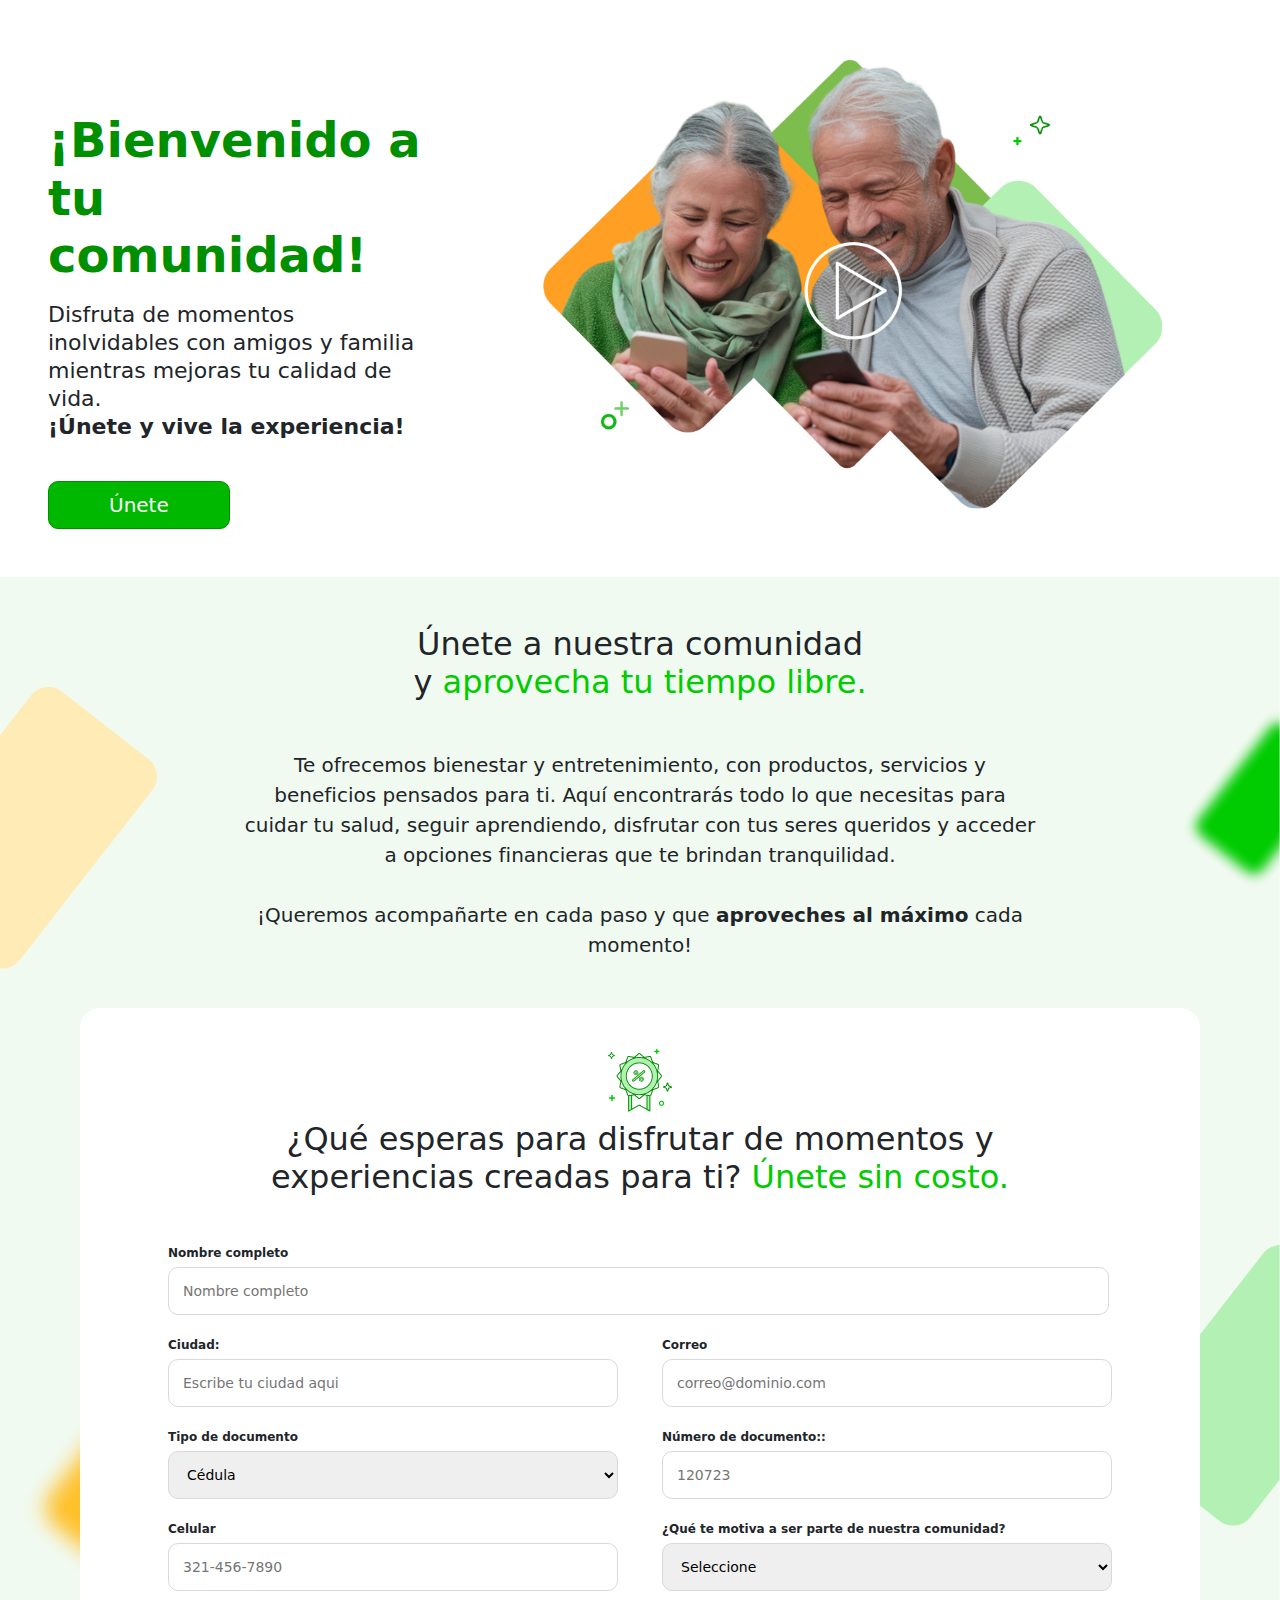
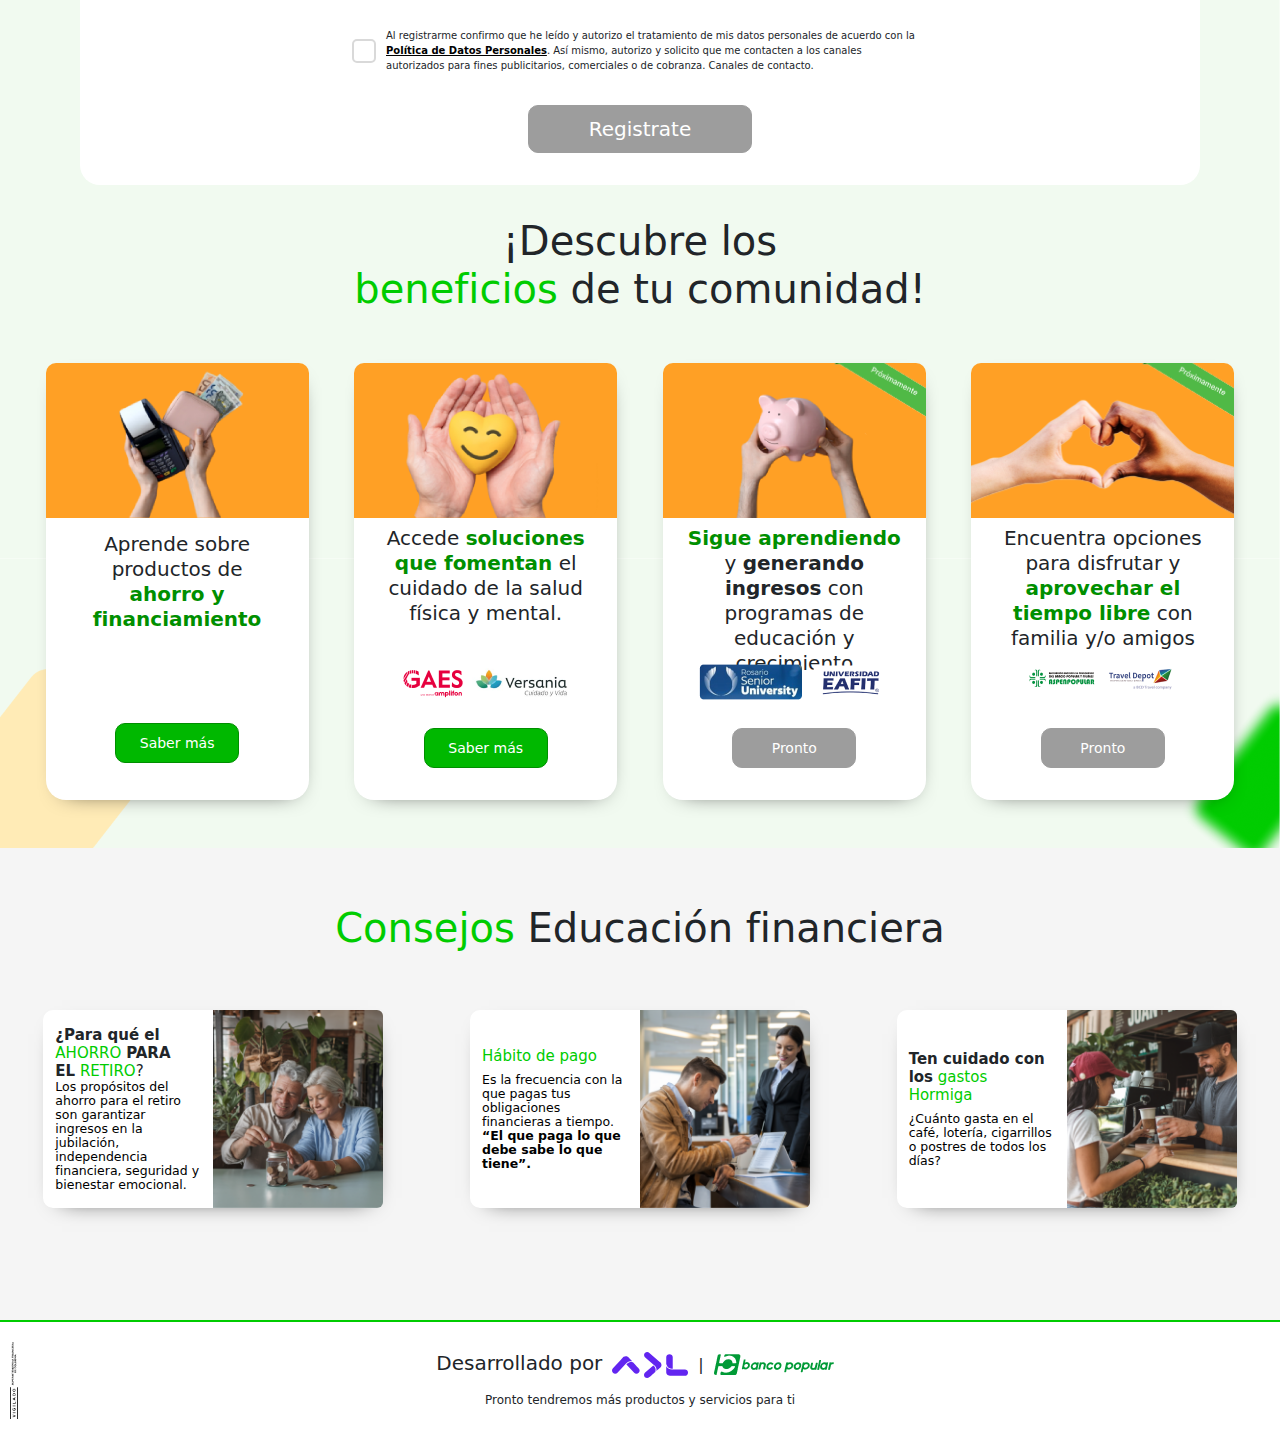
==== commit 04b505ff: "Eliminación ruta de estilos inexistente" ====
--- a/club50mas/index.html
+++ b/club50mas/index.html
@@ -6,7 +6,6 @@
   <meta name="viewport" content="width=device-width, initial-scale=1">
   <title>Club50mas</title>
   <link rel="stylesheet" href="assets/css/styles.css">
-  <link rel="stylesheet" href="assets/css/responsive.css">
   <link href="https://cdn.jsdelivr.net/npm/bootstrap@5.3.3/dist/css/bootstrap.min.css" rel="stylesheet"
     integrity="sha384-QWTKZyjpPEjISv5WaRU9OFeRpok6YctnYmDr5pNlyT2bRjXh0JMhjY6hW+ALEwIH" crossorigin="anonymous">
 </head>
@@ -24,14 +23,7 @@
         </button>
       </div>
       <div class="col-8 col-sm-8 col-md-8 col-lg-8 text-center">
-        <div class="video-container">
-          <div class="ratio ratio-16x9">
-            <video id="myVideo" src="assets/video/video_home.mp4" autoplay mute loop>
-              Tu navegador no soporta la etiqueta de video.
-            </video>
-                    </div>
-          <button id="playPauseBtn" class="play-pause-btn" onclick="togglePlayPause()"><img src="assets/video/play.png" alt="play"></button> <!-- Play/Pause button -->
-        </div>
+        <img src="assets/Bannerone.png" alt="banner" class="w-75">
       </div>
     </div>
   </div>
@@ -206,8 +198,7 @@
             <a onclick="openFinance()" id="btnFinance" class="btn-active">Financiamiento</a>
           </div>
           <div id="openFinanceEvent" class="openFinanceDiv">
-            <h4 class="mt-3">Aprende sobre los beneficios<br> 
-              en la oferta +50</h4>
+            <h4 class="mt-3">Aprende sobre los beneficios</h4>
             <a href="/detalleProductoTarjetaPosible.html">
               <div class="d-flex justify-content-start align-items-center content-logo mt-3">
                 <img src="./assets/MoneyTCreditoP.png" alt="Tarjeta de Crédito Posible">
@@ -244,8 +235,7 @@
             </div>
           </div>
           <div id="openAhorroEvent" class="openAhorroDiv mth-d-none">
-            <h4 class="mt-3">Aprende sobre los beneficios<br> 
-              en la oferta +50</h4>
+            <h4 class="mt-3">Aprende sobre los beneficios</h4>
             <a href="/detalleProductoCuentaPension.html">
               <div class="d-flex justify-content-start align-items-center content-logo mt-3">
                 <img src="./assets/Icon.png" alt="cuenta pension">
--- a/club50mas/assets/css/styles.css
+++ b/club50mas/assets/css/styles.css
@@ -1,3 +1,6 @@
+body {
+    background-color: #F5F5F5;;
+}
 .mth-bannerOne h1 {
     color: #008F00;
     font-size: 48px;
@@ -117,11 +120,11 @@
     margin: 5px 0;
 }
 
-.mth-btn-frame {
-    width: 30%;
-}
-
-.mth-btn-frame .mth-btn {
+.mth-btn-frame{
+    width: 26%;
+}
+
+.mth-btn-frame .mth-btn{
     padding: 4px 20px;
 }
 
@@ -547,7 +550,7 @@
 }
 
 .mth-form-int {
-    width: 40% !important;
+    width: 40%;
     background-color: #FEFEFE;
     box-shadow: 9px 12px 58.1px 0px #232e2440;
     border-radius: 13px;
@@ -567,7 +570,7 @@
 }
 
 .mth-img-bank {
-    width: 22% !important;
+    width: 7em !important;
 }
 
 .mth-txt-h5 {
@@ -590,23 +593,22 @@
     line-height: 12px;
 }
 
-#inputNombre:focus,
-#inputCorreo:focus,
+#nameInt:focus,
+#ciudadInt:focus,
+#emailInt:focus,
 #documentoInt:focus,
-#inputCelular:focus {
+#phoneInt:focus {
     background-color: #C5ECBF;
     border: 0.75px solid #008C00;
 }
 
 .mth-btn-registro {
-
     background-color: #9D9D9D;
     border: 1.5px solid #9D9D9D;
     cursor: not-allowed !important;
     color: #ffffff;
     border-radius: 6px;
-    padding: 12px 41%;
-    border: none;
+    padding: 12px 10rem;
     font-weight: 600;
 }
 
@@ -646,7 +648,7 @@
 }
 
 .mth-img-organizer {
-    width: 8% !important;
+    width: 8em !important;
 }
 
 img.mth-img-player-mijo {
@@ -718,6 +720,26 @@
     display: none;
 }
 
+
+.mth-col-slider-responsive-two {
+    margin-top: auto;
+    margin-bottom: auto;
+}
+
+.carousel-inner .carousel-item.active,
+.carousel-inner .carousel-item-next,
+.carousel-inner .carousel-item-prev {
+    display: flex;
+}
+
+.content-thankyoupage div {
+    width: 700px;
+}
+
+.mth-li-guion {
+    list-style: none;
+}
+.mth-li-guion::before{content: "- "}
 /* Responsive Tablet*/
 
 @media (max-width: 768px) {
@@ -909,61 +931,73 @@
         width: 85%;
     }
 
-    .mth-form .ps-2 {
-        padding: 0 !important;
-    }
-}
-
-.content-thankyoupage div {
-    width: 700px;
-}
-
-.mth-li-guion {
-    list-style: none;
-}
-
-.video-container {
-    position: relative;
-    width: 100%;
-    max-width: 100%;
-    height: auto;
-    /* Esto asegura que el video mantenga su proporción */
-    overflow: hidden;
-    /* Esto oculta cualquier contenido fuera del contenedor */
-}
-
-.video-container video {
-    width: 100%;
-    height: auto;
-}
-
-.video-container,
-video {
-    margin: 0;
-    padding: 0;
-}
-
-.play-pause-btn {
-    position: absolute;
-    top: 50%;
-    left: 50%;
-    transform: translate(-50%, -50%);
-    background-color: rgba(0, 0, 0, 0);
-    color: white;
-    font-size: 53px;
-    border: none;
-    border-radius: 50%;
-    display: none;
-    z-index: 1;
-}
-
-.video-container:hover .play-pause-btn {
-    display: block;
-
-}
-
-video {
-    display: block;
-    width: 100%;
-    height: auto;
+    .mth-banner-credito-libranza, 
+    .mth-banner-cdt, 
+    .mth-banner-cuenta-ahorrar,
+    .mth-banner-cuenta-nomina,
+    .mth-banner-cuenta-pension,
+    .mth-banner-seguros,
+    .mth-banner-tarjeta-credito,
+    .mth-banner-tarjeta-posible {
+        height: 270px;
+        margin-bottom: 58em;
+    }
+
+    .mth-form-int {
+        width: 90%;
+        margin-top: 12em !important;
+        margin-right: auto;
+        margin-left: auto;
+    }
+    .mth-btn-registro {       
+        padding: 12px 16em;
+    }
+
+    .mth-button-dropdown {
+        width: 90%;
+        margin-left: auto;
+        margin-right: auto;
+    }
+
+    .mth-img-organizer {
+        width: 12em;
+    }
+
+    img.mth-img-player-mijo {
+        width: 80em;
+    }
+    .carousel-inner .carousel-item > div {
+        display: none;
+    }
+    .carousel-inner .carousel-item > div:first-child {
+        display: block;
+    }
+    .mth-col-slider-responsive, .mth-col-slider-responsive-two {
+        margin-left: auto !important;
+        margin-right: auto !important;
+    }
+
+    .mth-col-slider-responsive-two {
+        margin-top: auto !important;
+        margin-bottom: auto !important;
+    }
+    
+}
+
+@media (min-width: 768px) {
+    
+    .carousel-inner .carousel-item-end.active,
+    .carousel-inner .carousel-item-next {
+      transform: translateX(25%);
+    }
+    
+    .carousel-inner .carousel-item-start.active, 
+    .carousel-inner .carousel-item-prev {
+      transform: translateX(-20%);
+    }
+}
+
+.carousel-inner .carousel-item-end,
+.carousel-inner .carousel-item-start { 
+  transform: translateX(0);
 }